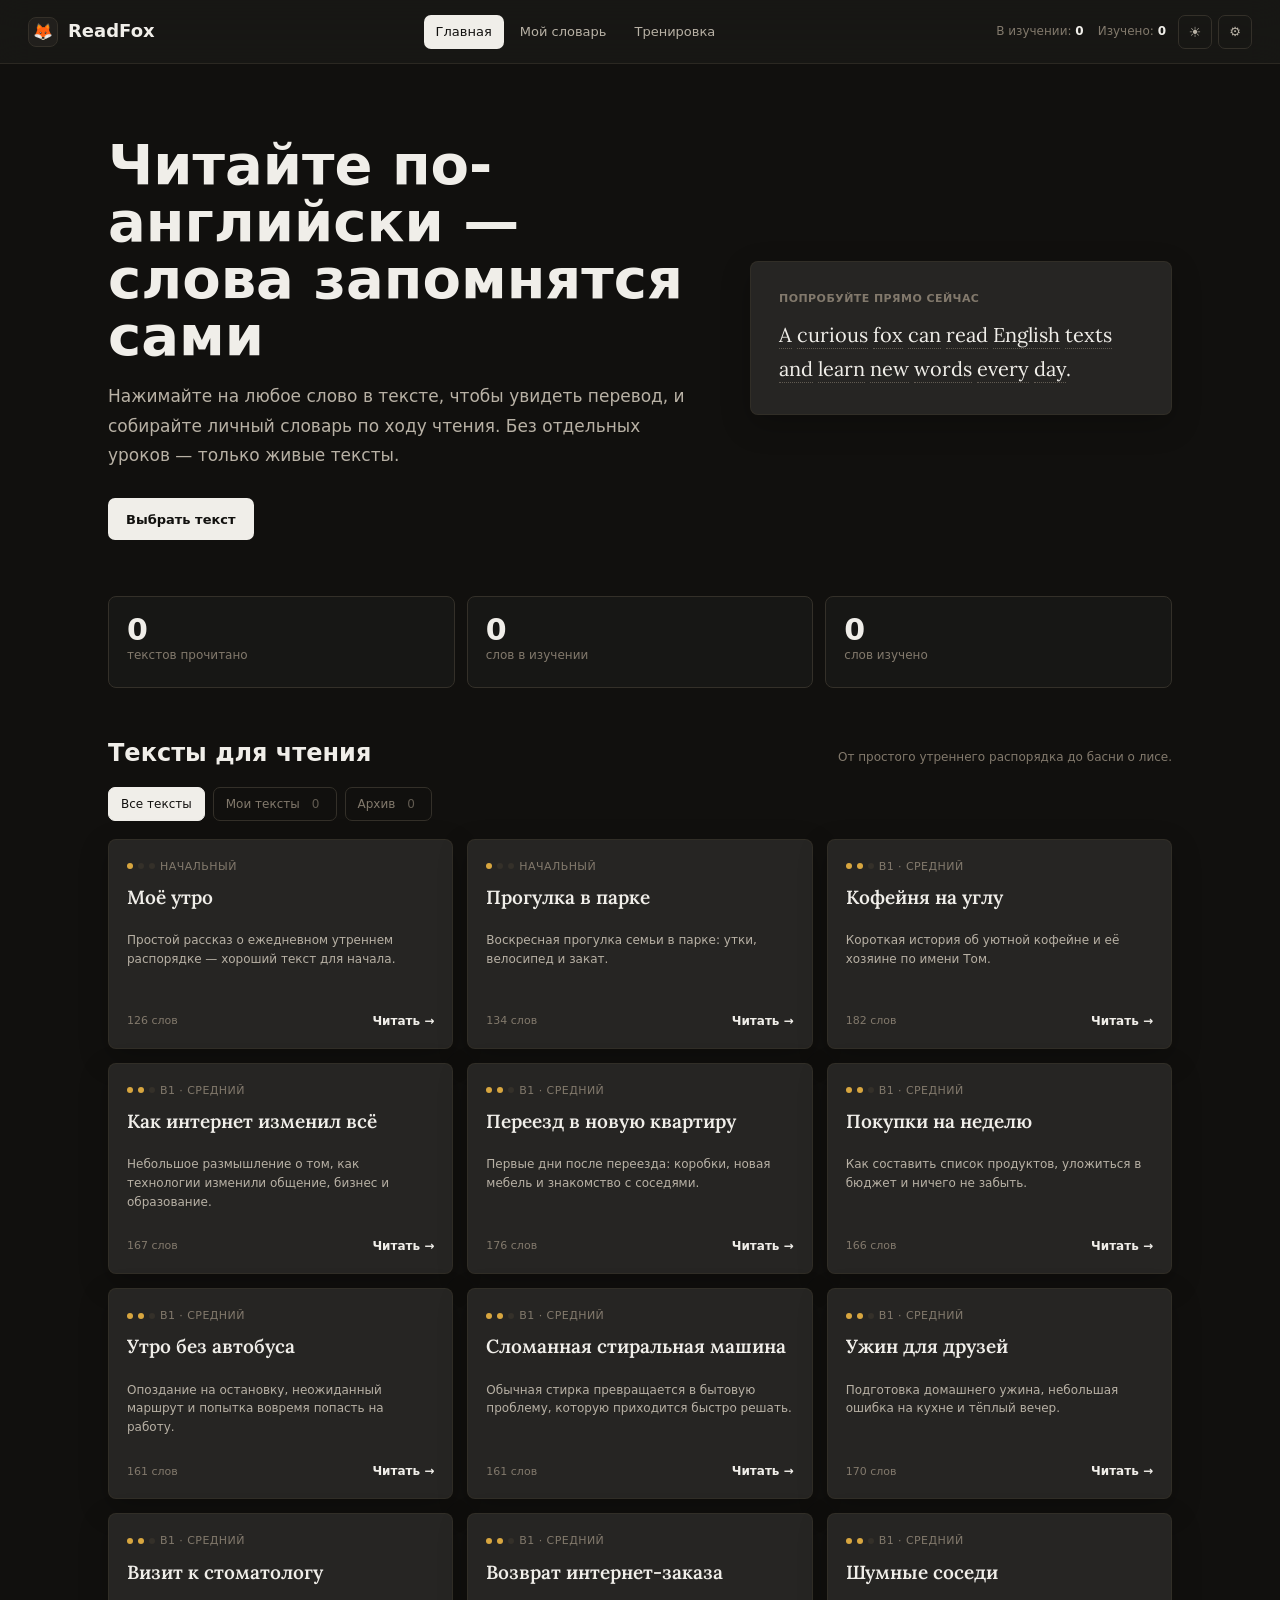
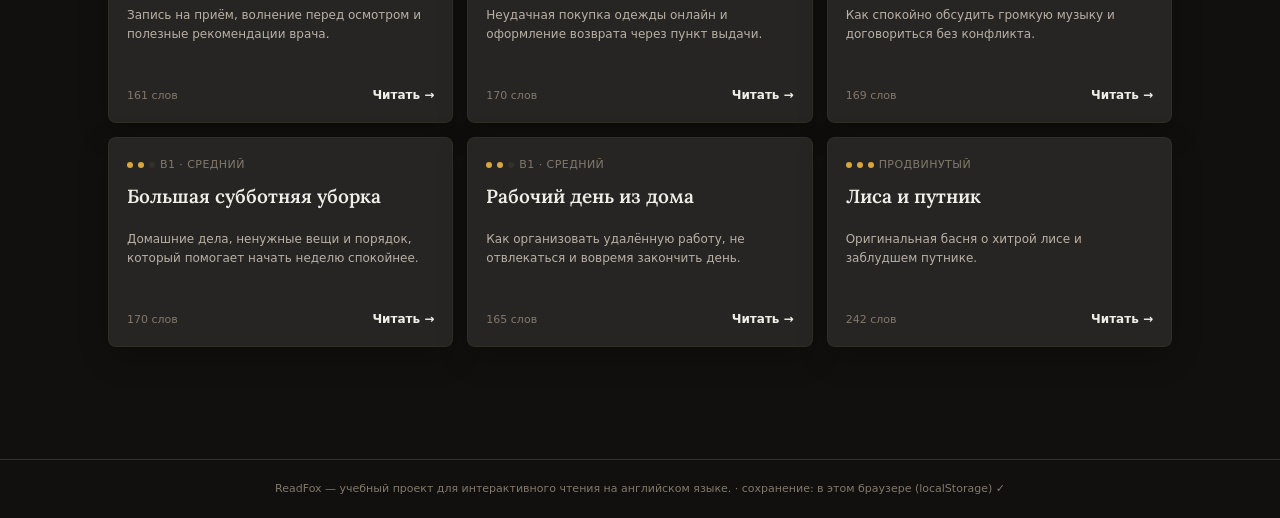
==== index.html @ e24d7e6b "Add files via upload" ====
<!DOCTYPE html>
<html lang="ru">
<head>
<meta charset="UTF-8">
<meta name="viewport" content="width=device-width, initial-scale=1.0">
<title>ReadFox — учим английский через тексты</title>
<link rel="icon" type="image/png" href="favicon.png">
<!-- Читаем тему из localStorage до того, как страница отрисуется — чтобы не было мигания -->
<script>try{var s=JSON.parse(localStorage.getItem('readfox-state')||'{}');document.documentElement.setAttribute('data-theme',(s.settings&&s.settings.theme)||'dark');}catch(e){document.documentElement.setAttribute('data-theme','dark');}</script>
<link rel="preconnect" href="https://fonts.googleapis.com">
<link href="https://fonts.googleapis.com/css2?family=Lora:ital,wght@0,400;0,500;0,600;0,700;1,400;1,500&family=JetBrains+Mono:wght@400;500;600;700&display=swap" rel="stylesheet">
<link rel="stylesheet" href="css/styles.css?v=20260813-2">

</head>
<body>

<header class="site-header">
  <div class="logo"><span class="mark">🦊</span>ReadFox</div>
  <nav class="nav" id="primaryNav">
    <button data-view="home" class="active">Главная</button>
    <button data-view="reader" id="navReader" class="hidden">Чтение</button>
    <button data-view="dictionary">Мой словарь</button>
    <button data-view="practice">Тренировка</button>
  </nav>
  <div class="header-stats">
    <span>В изучении: <b id="statLearning">0</b></span>
    <span>Изучено: <b id="statKnown">0</b></span>
  </div>
  <div class="header-controls">
    <button class="mobile-menu-btn" id="mobileMenuBtn" type="button" aria-label="Открыть меню" aria-expanded="false" aria-controls="primaryNav">
      <span></span><span></span><span></span>
    </button>
    <button id="floatingStopBtn" class="header-stop hidden" type="button" aria-label="Остановить чтение" title="Остановить чтение">
      <span class="header-stop-icon" aria-hidden="true"></span>
      <span class="header-stop-label">Стоп</span>
    </button>
    <button class="theme-toggle" id="themeToggleBtn" aria-label="Сменить тему" title="Светлая / тёмная тема">☀</button>
    <button class="gear-btn" id="voiceSettingsBtn" aria-label="Настройки" title="Настройки" aria-expanded="false" aria-controls="voicePanel">⚙</button>
  </div>
</header>

<main>

  <section data-view="home" class="view">
    <div class="hero">
      <div>
        <h1>Читайте по-английски — слова запомнятся сами</h1>
        <p class="lead">Нажимайте на любое слово в тексте, чтобы увидеть перевод, и собирайте личный словарь по ходу чтения. Без отдельных уроков — только живые тексты.</p>
        <button class="btn" id="heroStart">Выбрать текст</button>
      </div>
      <div class="demo-card">
        <div class="demo-label">Попробуйте прямо сейчас</div>
        <p class="demo-sentence" id="demoSentence"></p>
      </div>
    </div>

    <div class="stats-bar">
      <div class="stat"><b id="statTextsCount">0</b>текстов прочитано</div>
      <div class="stat"><b id="statLearningCount">0</b>слов в изучении</div>
      <div class="stat"><b id="statKnownCount">0</b>слов изучено</div>
    </div>

    <div class="section-head">
      <h2>Тексты для чтения</h2>
      <p>От простого утреннего распорядка до басни о лисе.</p>
    </div>
    <div class="library-tabs" role="tablist" aria-label="Раздел текстов">
      <button type="button" class="active" data-library-view="active" role="tab" aria-selected="true">Все тексты</button>
      <button type="button" data-library-view="mine" role="tab" aria-selected="false">Мои тексты <span id="myTextsCount">0</span></button>
      <button type="button" data-library-view="archive" role="tab" aria-selected="false">Архив <span id="archiveCount">0</span></button>
    </div>
    <div class="library-grid" id="libraryGrid"></div>

    <div id="customFormWrap" class="hidden"></div>
  </section>

  <section data-view="reader" class="view hidden">
    <div class="reader-top">
      <button class="back-btn" id="readerBack">← К текстам</button>
      <h2 class="reader-title" id="readerTitle"></h2>
      <div class="reader-controls">
        <div class="font-size-control">
          <button id="fontDecrease" aria-label="Уменьшить шрифт" title="Уменьшить шрифт">A-</button>
          <button id="fontIncrease" aria-label="Увеличить шрифт" title="Увеличить шрифт">A+</button>
        </div>
        <button class="back-btn" id="readAloudBtn" data-playing="0"><svg class="sound-icon" viewBox="0 0 24 24" aria-hidden="true"><path d="M4 9v6h4l5 4V5L8 9H4Z"/><path d="M16 9.5a4 4 0 0 1 0 5M18.5 7a7.5 7.5 0 0 1 0 10"/></svg> Слушать</button>
      </div>
      <span class="reader-progress" id="readerProgress"></span>
    </div>
    <div class="reader-body" id="readerBody"></div>
    <div class="reader-finish">
      <button class="btn secondary" id="archiveTextBtn" type="button">Добавить в архив</button>
    </div>
    <div class="reader-legend">
      <span><span class="legend-swatch" style="background:var(--amber-bg);border:1px solid var(--amber);"></span>В изучении</span>
      <span><span class="legend-swatch" style="background:var(--green-bg);border:1px solid var(--green-dim);"></span>Изучено</span>
      <span><span class="legend-swatch" style="border-bottom:1.5px dotted var(--ink-muted);background:transparent;"></span>AI-перевод сохранён</span>
    </div>
  </section>

  <section data-view="dictionary" class="view hidden">
    <div class="section-head">
      <h2>Мой словарь</h2>
      <p>Слова, которые вы встретили во время чтения.</p>
    </div>
    <div class="dict-tools">
      <button class="btn secondary" id="exportBtn">Скачать весь прогресс</button>
      <button class="btn secondary" id="importBtn">Восстановить прогресс</button>
      <input type="file" id="importFile" accept="application/json" class="hidden">
    </div>
    <div class="dict-tabs">
      <button data-filter="all" class="active">Все</button>
      <button data-filter="learning">В изучении</button>
      <button data-filter="known">Изучено</button>
    </div>
    <div id="dictContent"></div>
  </section>

  <section data-view="practice" class="view hidden">
    <div class="section-head"><h2>Тренировка слов</h2><p>Закрепляйте слова карточками или выбирайте их в контексте.</p></div>
    <div class="practice-mode-tabs" role="tablist" aria-label="Режим тренировки">
      <button type="button" class="active" data-practice-mode="flashcards" role="tab" aria-selected="true">Карточки</button>
      <button type="button" data-practice-mode="quiz" role="tab" aria-selected="false">Квиз</button>
    </div>
    <div id="practiceContent"></div>
  </section>

</main>

<footer>ReadFox — учебный проект для интерактивного чтения на английском языке. <span id="storageIndicator"></span></footer>

<div id="tooltipLayer"></div>
<div id="toastLayer"></div>

<script src="js/config.js?v=20260813-2"></script>
<script src="js/app.js?v=20260813-2"></script>
</body>
</html>
---- css/styles.css ----
/* ============================================================
   READFOX — DARK MINIMAL
   Near-black bg · amber accent · green for "known" state
   Lora for reading content · JetBrains Mono for UI chrome
   ============================================================ */
:root{
  --bg:#0d1117;
  --surface:#161b22;
  --surface-2:#1c2128;
  --surface-3:#21262d;
  --line:#30363d;
  --ink:#e6edf3;
  --ink-soft:#8b949e;
  --ink-muted:#6e7681;
  --amber:#d4a017;
  --amber-dim:#b8860b;
  --amber-bg:rgba(212,160,23,.13);
  --amber-bg2:rgba(212,160,23,.06);
  --green:#3fb950;
  --green-dim:#238636;
  --green-bg:rgba(63,185,80,.10);
  --rust:#f85149;
  --rust-bg:rgba(248,81,73,.12);
  --shadow:0 4px 16px rgba(0,0,0,.5);
  --shadow-lg:0 8px 32px rgba(0,0,0,.65);
  --radius:8px;
  --radius-sm:5px;
  --reader-font-size:19px;
  --font-scale:1;
}
*{box-sizing:border-box;}
html,body{margin:0;padding:0;}
body{
  background:var(--bg);color:var(--ink);
  font-family:'JetBrains Mono','SF Mono','Menlo','Consolas',monospace;
  font-size:14px;line-height:1.6;min-height:100vh;
}
h1,h2,h3{font-family:'Lora',Georgia,serif;font-weight:600;margin:0;color:var(--ink);}
a{color:var(--amber);text-decoration:none;}
a:hover{text-decoration:underline;}
button{font-family:inherit;cursor:pointer;font-size:13px;}
button:focus-visible,.word:focus-visible,input:focus-visible,textarea:focus-visible,select:focus-visible{
  outline:2px solid var(--amber);outline-offset:2px;
}
.hidden{display:none !important;}

/* ── HEADER ─────────────────────────────────────── */
.site-header{
  display:flex;align-items:center;justify-content:space-between;gap:12px;
  padding:0 24px;height:52px;border-bottom:1px solid var(--line);
  background:var(--surface);position:sticky;top:0;z-index:30;
}
.logo{
  display:flex;align-items:center;gap:8px;
  font-family:'Lora',serif;font-size:17px;font-weight:700;color:var(--ink);
  flex-shrink:0;
}
.logo .mark{font-size:19px;}
.nav{display:flex;gap:2px;flex:1;justify-content:center;}
.nav button{
  background:none;border:none;padding:6px 12px;border-radius:var(--radius-sm);
  font-size:13px;color:var(--ink-soft);white-space:nowrap;
}
.nav button:hover{background:var(--surface-3);color:var(--ink);}
.nav button.active{background:var(--amber-bg);color:var(--amber);}
.header-stats{display:flex;align-items:center;gap:16px;font-size:12px;color:var(--ink-muted);white-space:nowrap;flex-shrink:0;}
.header-stats b{color:var(--amber);font-weight:600;}
.header-controls{display:flex;align-items:center;gap:6px;flex-shrink:0;}
.mobile-menu-btn{
  display:none;width:34px;height:34px;padding:0;border:1px solid var(--line);
  border-radius:7px;background:transparent;color:var(--ink-soft);
  place-content:center;gap:4px;
}
.mobile-menu-btn span{
  display:block;width:16px;height:1.5px;border-radius:2px;background:currentColor;
  transition:transform .18s ease,opacity .18s ease;
}
.mobile-menu-btn.active span:nth-child(1){transform:translateY(5.5px) rotate(45deg);}
.mobile-menu-btn.active span:nth-child(2){opacity:0;}
.mobile-menu-btn.active span:nth-child(3){transform:translateY(-5.5px) rotate(-45deg);}
.gear-btn{
  background:none;border:1px solid var(--line);border-radius:var(--radius-sm);
  width:28px;height:28px;font-size:13px;color:var(--ink-soft);padding:0;flex:none;
}
.gear-btn:hover{background:var(--surface-3);color:var(--ink);}
.header-stop{
  height:28px;padding:0 9px;display:inline-flex;align-items:center;justify-content:center;gap:6px;
  border:1px solid var(--rust);border-radius:var(--radius-sm);
  background:var(--rust-bg);color:var(--rust);font-size:11px;font-weight:600;flex:none;
}
.header-stop:hover{background:var(--rust);color:var(--surface);}
.header-stop-icon{
  width:8px;height:8px;border-radius:1px;background:currentColor;display:block;flex:none;
}

/* ── MOBILE HEADER ───────────────────────────────── */
@media(max-width:640px){
  .site-header{
    height:auto;flex-wrap:wrap;padding:10px 16px 0;gap:0;
    border-bottom:1px solid var(--line);
  }
  /* Строка 1: логотип + иконки справа */
  .site-header > .logo{ order:1; flex:1; }
  .site-header > .header-controls{ order:2; }
  /* Статистику убираем: она видна в плашке на главной, в шапке только мешает */
  .site-header > .header-stats{ display:none; }
  /* Строка 2: навигация на всю ширину */
  .nav{
    order:3;
    width:100%;
    justify-content:flex-start;
    border-top:1px solid var(--line-soft, var(--line));
    padding:4px 0 6px;
    gap:0;
    overflow-x:auto;
    scrollbar-width:none;
  }
  .nav::-webkit-scrollbar{display:none;}
  .nav button{
    font-size:12px;
    padding:6px 10px;
    flex-shrink:0;
  }
}

.voice-panel{
  position:absolute;z-index:60;background:var(--surface);
  border:1px solid var(--line);border-top:2px solid var(--amber);
  border-radius:var(--radius);box-shadow:var(--shadow-lg);padding:16px;width:340px;font-size:13px;
}
.voice-panel h4{font-size:13px;font-weight:600;margin:0 0 10px;color:var(--ink);}
.settings-panel-head{display:flex;align-items:center;justify-content:space-between;gap:12px;margin-bottom:10px;}
.settings-panel-head h4{margin:0;}
.settings-close{
  width:32px;height:32px;padding:0 !important;display:inline-grid;place-items:center;
  border-radius:50% !important;font-size:20px !important;line-height:1;
}
.settings-backdrop{display:none;}
.voice-panel select{
  width:100%;padding:7px 10px;border:1px solid var(--line);border-radius:var(--radius-sm);
  background:var(--surface-2);color:var(--ink);font-family:inherit;font-size:12px;margin-bottom:10px;
}
.voice-panel .actions{display:flex;gap:8px;}
.voice-panel button{
  padding:6px 12px;border-radius:var(--radius-sm);
  border:1px solid var(--line);background:var(--surface-2);color:var(--ink-soft);
}
.voice-panel button:hover{background:var(--surface-3);color:var(--ink);}
.voice-panel button.primary{background:var(--green-dim);color:#fff;border-color:var(--green-dim);}
.voice-panel button.primary:hover{background:var(--green);}
.voice-panel .hint{font-size:11px;color:var(--ink-muted);margin-top:10px;line-height:1.5;}
.settings-section{padding:0 0 14px;margin-bottom:14px;border-bottom:1px solid var(--line);}
.settings-section-title,.settings-label-row label{display:block;color:var(--ink-soft);font-size:11px;font-weight:600;}
.settings-label-row{display:flex;align-items:center;justify-content:space-between;gap:12px;margin-bottom:8px;}
.settings-label-row output{color:var(--amber);font-size:11px;font-weight:600;}
.settings-range{width:100%;accent-color:var(--amber);cursor:pointer;}
.settings-preview{
  display:grid;gap:3px;margin-top:10px;padding:10px;border:1px solid var(--line);
  border-radius:6px;background:var(--surface-2);
}
.settings-preview .preview-word{font-family:'Lora',serif;font-size:calc(17px * var(--font-scale));font-weight:600;color:var(--ink);}
.settings-preview .preview-ipa{font-size:calc(15px * var(--font-scale));color:var(--amber);}
.settings-preview .preview-context{font-family:'Lora',serif;font-size:calc(15px * var(--font-scale));line-height:1.45;color:var(--ink-soft);}

/* ── LAYOUT ──────────────────────────────────────── */
main{max-width:1000px;margin:0 auto;padding:36px 24px 100px;}
@media(max-width:640px){main{padding:20px 14px 90px;}}

/* ── HERO ────────────────────────────────────────── */
.hero{display:grid;grid-template-columns:1.1fr 1fr;gap:40px;align-items:center;padding:4px 0 48px;}
.hero h1{font-size:34px;line-height:1.22;margin:0 0 14px;}
.hero p.lead{font-size:15px;color:var(--ink-soft);margin:0 0 22px;max-width:440px;line-height:1.65;}
.btn{
  display:inline-flex;align-items:center;gap:6px;border:none;
  border-radius:var(--radius-sm);padding:9px 18px;
  font-size:13px;font-weight:600;font-family:inherit;
  background:var(--amber);color:var(--bg);
}
.btn:hover{background:var(--amber-dim);}
.btn.secondary{
  background:transparent;border:1px solid var(--line);
  color:var(--ink-soft);
}
.btn.secondary:hover{background:var(--surface-2);color:var(--ink);border-color:var(--ink-muted);}

.demo-card{
  background:var(--surface);border:1px solid var(--line);
  border-radius:var(--radius);padding:24px;-webkit-touch-callout:none;
}
.demo-card .demo-label{
  font-size:11px;letter-spacing:.08em;text-transform:uppercase;
  color:var(--amber);font-weight:600;margin-bottom:10px;
}
.demo-sentence{
  font-family:'Lora',Georgia,serif;
  font-size:calc(20px * var(--font-scale));
  line-height:1.7;margin:0;
}

/* ── WORD STATES ─────────────────────────────────── */
.word{cursor:pointer;border-bottom:1px dotted var(--line);padding-bottom:1px;transition:background .1s;}
.word:hover{background:var(--amber-bg2);border-radius:3px;}
.word.w-hit{border-bottom-color:var(--ink-muted);}
.word.w-learning{background:var(--amber-bg);border-bottom:1.5px solid var(--amber);border-radius:3px;padding:0 2px;}
.word.w-known{border-bottom:none;color:var(--green);font-weight:500;}
.word.word-speaking{background:var(--amber);color:var(--bg);border-radius:3px;padding:0 2px;border-bottom:none;}

/* ── STATS BAR ───────────────────────────────────── */
.stats-bar{
  display:flex;gap:32px;padding:18px 0;
  border-top:1px solid var(--line);border-bottom:1px solid var(--line);
  margin:6px 0 36px;flex-wrap:wrap;
}
.stats-bar .stat{font-size:12px;color:var(--ink-muted);}
.stats-bar .stat b{
  display:block;font-family:'Lora',serif;
  font-size:26px;font-weight:600;color:var(--ink);margin-bottom:1px;
}

/* ── SECTION HEADING ─────────────────────────────── */
.section-head{display:flex;justify-content:space-between;align-items:baseline;margin-bottom:20px;flex-wrap:wrap;gap:10px;}
.section-head h2{font-size:20px;}
.section-head p{margin:0;color:var(--ink-muted);font-size:12px;}

/* ── LIBRARY ─────────────────────────────────────── */
.library-tabs{display:flex;gap:8px;margin:-4px 0 18px;}
.library-tabs button{
  min-height:34px;padding:6px 12px;border:1px solid var(--line);border-radius:7px;
  background:transparent;color:var(--ink-muted);font-size:12px;
}
.library-tabs button:hover{background:var(--surface-2);color:var(--ink);}
.library-tabs button.active{background:var(--ink);border-color:var(--ink);color:var(--bg);}
.library-tabs button span{display:inline-block;min-width:16px;margin-left:4px;color:inherit;opacity:.7;}
.library-grid{display:grid;grid-template-columns:repeat(2,1fr);gap:14px;}
@media(max-width:680px){.library-grid{grid-template-columns:1fr;}.hero{grid-template-columns:1fr;}}

.text-card{
  background:var(--surface);border:1px solid var(--line);
  border-radius:var(--radius);padding:18px;
  display:flex;flex-direction:column;gap:8px;transition:border-color .15s;
}
.text-card:hover{border-color:var(--ink-muted);}
.text-card .level{display:flex;align-items:center;gap:5px;font-size:11px;color:var(--ink-muted);text-transform:uppercase;letter-spacing:.05em;}
.level .dot{width:6px;height:6px;border-radius:50%;background:var(--line);display:inline-block;}
.level .dot.on{background:var(--amber);}
.text-card h3{font-family:'Lora',serif;font-size:calc(17px * var(--font-scale));color:var(--ink);font-weight:600;}
.text-card .teaser{color:var(--ink-soft);font-size:calc(12px * var(--font-scale));flex:1;line-height:1.55;}
.text-card .meta{font-size:11px;color:var(--ink-muted);}
.text-card .row{display:flex;justify-content:space-between;align-items:center;margin-top:4px;gap:8px;}
.text-card .go{font-size:12px;font-weight:600;color:var(--amber);background:none;border:none;padding:0;font-family:inherit;}
.text-card .go:hover{color:var(--amber-dim);}
.text-card-actions{display:flex;align-items:center;gap:10px;}
.text-card .restore{background:none;border:0;padding:0;color:var(--green);font-size:11px;font-weight:600;}
.text-card .restore:hover{color:var(--ink);}
.library-empty{grid-column:1 / -1;}
.text-card.add-own{
  border-style:dashed;align-items:center;justify-content:center;
  text-align:center;color:var(--ink-muted);min-height:130px;
}
.text-card.add-own:hover{border-color:var(--ink-muted);}
.text-card.add-own button{background:none;border:none;color:var(--ink-soft);font-weight:600;font-size:13px;font-family:inherit;}
.text-card.add-own button:hover{color:var(--ink);}
.text-card .del{background:none;border:none;color:var(--rust);font-size:11px;font-family:inherit;}

.custom-form{
  background:var(--surface);border:1px solid var(--line);
  border-radius:var(--radius);padding:20px;margin-top:14px;
}
.custom-form-head{display:flex;align-items:flex-start;justify-content:space-between;gap:16px;margin-bottom:16px;}
.custom-form h3{font-size:18px;margin:0;}
.generator-note{margin:0;color:var(--ink-muted);font-size:11px;line-height:1.55;}
.custom-form-close{
  width:32px;height:32px;padding:0;border:1px solid var(--line);border-radius:50%;
  background:transparent;color:var(--ink-soft);font-size:18px;line-height:1;flex:none;
}
.custom-form-close:hover{background:var(--surface-2);color:var(--ink);}
.custom-mode-tabs{
  width:min(360px,100%);display:flex;padding:3px;margin-bottom:18px;
  border:1px solid var(--line);border-radius:8px;background:var(--surface-2);
}
.custom-mode-tabs button{
  flex:1;min-height:36px;border:0;border-radius:6px;background:transparent;color:var(--ink-muted);
}
.custom-mode-tabs button.active{background:var(--surface);color:var(--ink);box-shadow:var(--shadow);}
.generator-type-tabs{width:min(300px,100%);margin-bottom:14px;}
.generator-fields{display:grid;grid-template-columns:minmax(0,1fr) 180px;gap:12px;}
.generator-fields.words-mode{grid-template-columns:180px;}
.generator-word-panel{margin-bottom:14px;}
.generator-word-list{
  display:grid;grid-template-columns:repeat(2,minmax(0,1fr));gap:7px;
  max-height:230px;overflow:auto;padding:2px 4px 2px 0;
}
.custom-form .generator-word-option{
  display:flex;align-items:center;gap:9px;min-width:0;margin:0;padding:9px 10px;
  border:1px solid var(--line);border-radius:6px;background:var(--surface-2);
  color:var(--ink);font-size:calc(12px * var(--font-scale));cursor:pointer;
}
.custom-form .generator-word-option:hover{border-color:var(--ink-muted);}
.custom-form .generator-word-option input{width:16px;height:16px;flex:none;margin:0;accent-color:var(--amber);}
.generator-word-option span{min-width:0;overflow:hidden;text-overflow:ellipsis;white-space:nowrap;}
.generator-word-empty{padding:14px;border:1px dashed var(--line);color:var(--ink-muted);font-size:12px;}
.custom-form label{font-size:12px;color:var(--ink-soft);display:block;margin-bottom:5px;}
.custom-form input,.custom-form textarea,.custom-form select{
  width:100%;font-family:inherit;font-size:13px;padding:9px 12px;
  border:1px solid var(--line);border-radius:var(--radius-sm);
  background:var(--surface-2);color:var(--ink);margin-bottom:12px;
}
.custom-form input:focus,.custom-form textarea:focus,.custom-form select:focus{border-color:var(--amber);}
.custom-form textarea{min-height:140px;resize:vertical;}
.custom-form .actions{display:flex;gap:10px;flex-wrap:wrap;}
.generator-actions{display:flex;align-items:center;gap:12px;flex-wrap:wrap;margin-bottom:18px;}
.generator-actions .generator-note{max-width:540px;}
.generated-preview{
  padding-top:18px;margin-top:4px;border-top:1px solid var(--line);
}
.generated-preview textarea{min-height:220px;line-height:1.65;font-size:calc(15px * var(--font-scale));}
.generated-badge{
  display:inline-flex;align-items:center;min-height:24px;padding:3px 8px;margin-bottom:10px;
  border:1px solid var(--amber);border-radius:999px;color:var(--amber);font-size:10px;font-weight:600;
}
.manual-text-panel textarea{min-height:220px;}

/* ── READER ──────────────────────────────────────── */
.reader-top{display:flex;align-items:center;gap:12px;margin-bottom:18px;flex-wrap:wrap;}
.back-btn{
  background:none;border:1px solid var(--line);border-radius:var(--radius-sm);
  padding:6px 12px;font-size:12px;color:var(--ink-soft);font-family:inherit;white-space:nowrap;flex-shrink:0;
}
.back-btn:hover{background:var(--surface-2);color:var(--ink);}
.reader-title{font-size:20px;flex:1;min-width:0;overflow:hidden;text-overflow:ellipsis;white-space:nowrap;}
.reader-controls{display:flex;align-items:center;gap:8px;flex-shrink:0;}
.font-size-control{display:flex;gap:3px;}
.font-size-control button{
  background:none;border:1px solid var(--line);border-radius:var(--radius-sm);
  width:30px;height:30px;font-size:12px;font-weight:700;
  color:var(--ink-soft);padding:0;font-family:inherit;
}
.font-size-control button:hover{background:var(--surface-2);color:var(--ink);}
.reader-progress{font-size:12px;color:var(--ink-muted);width:100%;}

@media(max-width:640px){
  .reader-top{gap:8px;margin-bottom:14px;}
  /* Строка 1: кнопка назад + название */
  .back-btn{font-size:12px;padding:5px 10px;}
  .reader-title{font-size:17px;}
  /* Строка 2: контролы тянутся на всю ширину */
  .reader-controls{width:100%;justify-content:space-between;}
  .reader-progress{font-size:11px;}
}

@media(max-width:640px){.reader-body{padding:20px 16px;}}
@media(max-width:480px){
  .generator-fields.words-mode{grid-template-columns:1fr;}
  .generator-word-list{grid-template-columns:1fr;max-height:280px;}
}
@media(min-width:641px) and (max-width:900px){.reader-body{padding:28px 32px;}}

.reader-body{
  background:var(--surface);border:1px solid var(--line);
  border-radius:var(--radius);padding:36px 44px;-webkit-touch-callout:none;
}
.reader-body p{
  font-family:'Lora',Georgia,serif;
  font-size:var(--reader-font-size);
  line-height:1.9;margin:0 0 22px;color:var(--ink);
}
.reader-finish{max-width:820px;margin:16px auto 0;display:flex;justify-content:flex-end;}
.reader-legend{display:flex;gap:18px;margin-top:14px;font-size:12px;color:var(--ink-muted);flex-wrap:wrap;}
.reader-legend span{display:inline-flex;align-items:center;gap:5px;}
.legend-swatch{width:13px;height:13px;border-radius:3px;display:inline-block;}

/* ── TOOLTIP ─────────────────────────────────────── */
.tooltip{
  position:absolute;z-index:50;
  background:var(--surface);border:1px solid var(--line);
  border-top:2px solid var(--amber);
  border-radius:var(--radius);box-shadow:var(--shadow-lg);
  padding:14px;min-width:240px;max-width:320px;font-size:13px;
}
.tooltip.wide{max-width:380px;}
.tooltip .tt-phrase-words{font-family:'Lora',serif;font-size:calc(15px * var(--font-scale));line-height:1.7;margin-bottom:10px;}
.tooltip .tt-phrase-words .word{border-bottom-color:var(--ink-muted);}
.tooltip .tt-word-row{display:flex;align-items:baseline;gap:8px;margin-bottom:2px;}
.tooltip .tt-word{font-family:'Lora',serif;font-size:calc(18px * var(--font-scale));color:var(--ink);}
.tooltip .tt-speak{
  background:var(--surface-2);border:1px solid var(--line);border-radius:999px;
  width:24px;height:24px;display:inline-flex;align-items:center;justify-content:center;
  font-size:11px;padding:0;color:var(--ink-soft);flex:none;
}
.tooltip .tt-speak:hover{background:var(--surface-3);color:var(--ink);}
.tt-speak{
  appearance:none;-webkit-appearance:none;
  background:var(--surface-2);border:1px solid var(--line);border-radius:50%;
  width:28px;height:28px;display:inline-flex;align-items:center;justify-content:center;
  padding:0;color:var(--ink-soft);cursor:pointer;flex:none;transition:background .15s,color .15s,border-color .15s,transform .15s;
}
.tt-speak:hover{background:var(--amber-bg);border-color:var(--amber);color:var(--amber);transform:translateY(-1px);}
.tt-speak:focus-visible{outline:2px solid var(--amber);outline-offset:2px;}
.sound-icon{
  width:1em;height:1em;display:inline-block;vertical-align:-.14em;
  fill:none;stroke:currentColor;stroke-width:1.8;stroke-linecap:round;stroke-linejoin:round;
}
.tt-speak .sound-icon{width:14px;height:14px;vertical-align:middle;}
.tooltip .tt-lemma{font-size:11px;color:var(--ink-muted);margin-bottom:8px;}
.tooltip .tt-ipa{font-family:ui-sans-serif,system-ui,-apple-system,'Segoe UI',sans-serif;font-style:normal;font-weight:500;font-size:calc(13px * var(--font-scale));color:var(--amber);margin-bottom:8px;}
.tooltip .tt-ipa.loading{font-family:inherit;font-style:normal;font-size:11px;color:var(--ink-muted);}
.tooltip .tt-source{font-size:11px;color:var(--ink-muted);margin:-6px 0 10px;}
.tooltip .tt-translation{font-family:'Lora',serif;font-size:calc(16px * var(--font-scale));color:var(--green);font-weight:600;margin-bottom:10px;}
.tooltip .tt-translation.loading{font-family:inherit;font-size:12px;color:var(--ink-muted);font-weight:500;}
.tooltip .tt-translation.error{font-family:inherit;font-size:13px;color:var(--rust);font-weight:600;margin-bottom:8px;}
.tooltip .tt-retry-actions{margin:0 0 12px;}
.tooltip .tt-freq{display:flex;align-items:center;gap:8px;margin-bottom:10px;font-size:11px;color:var(--ink-muted);}
.tooltip .freq-bars{display:inline-flex;align-items:flex-end;gap:2px;height:13px;flex:none;}
.tooltip .fbar{width:3px;background:var(--surface-3);border-radius:1px;}
.tooltip .fbar.h1{height:4px;}.tooltip .fbar.h2{height:7px;}.tooltip .fbar.h3{height:10px;}.tooltip .fbar.h4{height:13px;}
.tooltip .fbar.on{background:var(--amber);}
.tooltip .tt-context-row{display:flex;align-items:flex-start;gap:6px;margin-bottom:6px;}
.tooltip .tt-context{
  font-family:'Lora',serif;font-style:italic;
  font-size:calc(12px * var(--font-scale));color:var(--ink-soft);line-height:1.5;flex:1;
  border-left:2px solid var(--line);padding-left:8px;
}
.tooltip .tt-context mark{background:var(--amber-bg);color:var(--amber);font-style:normal;font-weight:600;padding:0 2px;border-radius:2px;}
.tooltip .tt-sentence-ru{
  font-family:'Lora',serif;
  font-size:calc(15px * var(--font-scale));
  color:var(--green-dim);line-height:1.5;
  border-left:2px solid var(--green-bg);padding-left:8px;margin-bottom:10px;
}
.tooltip .tt-sentence-ru mark{background:var(--green-bg);color:var(--green);font-style:normal;font-weight:600;padding:0 2px;border-radius:2px;}
.tooltip .tt-sentence-ru.loading{color:var(--ink-muted);font-style:italic;}
.tt-speak-sm{width:20px !important;height:20px !important;font-size:10px !important;flex:none;}
.tooltip .tt-status{font-size:11px;color:var(--ink-muted);margin-bottom:8px;}
.tooltip .tt-actions{display:flex;gap:6px;flex-wrap:wrap;}
.tooltip .tt-actions button{
  font-size:12px;padding:5px 10px;border-radius:var(--radius-sm);
  border:1px solid var(--line);background:var(--surface-2);color:var(--ink-soft);font-family:inherit;
}
.tooltip .tt-actions button:hover{background:var(--surface-3);color:var(--ink);}
.tooltip .tt-actions button.primary{background:var(--green-dim);color:#fff;border-color:var(--green-dim);}
.tooltip .tt-actions button.primary:hover{background:var(--green);}
.tooltip .tt-actions button.danger{color:var(--rust);border-color:transparent;background:transparent;}
.tooltip .tt-actions button.danger:hover{background:var(--rust-bg);}
.tooltip input.tt-input{
  width:100%;padding:7px 10px;border:1px solid var(--line);border-radius:var(--radius-sm);
  margin-bottom:8px;font-family:inherit;font-size:13px;background:var(--surface-2);color:var(--ink);
}
.tooltip input.tt-input:focus{border-color:var(--amber);}
.tooltip .tt-close{position:absolute;top:6px;right:8px;background:none;border:none;color:var(--ink-muted);font-size:13px;padding:2px 6px;}
.tooltip .tt-close:hover{color:var(--ink);}
.tooltip .tt-hint{color:var(--ink-soft);margin-bottom:8px;font-size:12px;}

/* ── DICTIONARY ──────────────────────────────────── */
.dict-tools{display:flex;gap:8px;margin-bottom:16px;flex-wrap:wrap;}
@media(max-width:480px){.dict-tools .btn{flex:1;justify-content:center;}}
.dict-tabs{display:flex;gap:6px;margin-bottom:18px;}
.dict-tabs button{background:none;border:1px solid var(--line);border-radius:999px;padding:5px 14px;font-size:12px;color:var(--ink-muted);font-family:inherit;}
.dict-tabs button:hover{background:var(--surface-2);color:var(--ink);}
.dict-tabs button.active{background:var(--amber-bg);color:var(--amber);border-color:var(--amber);}
.dict-grid{display:grid;grid-template-columns:repeat(3,1fr);gap:10px;}
@media(max-width:760px){.dict-grid{grid-template-columns:repeat(2,1fr);}}
@media(max-width:480px){.dict-grid{grid-template-columns:1fr;}}

.dict-chip{
  background:var(--surface);border:1px solid var(--line);
  border-radius:var(--radius);padding:12px;transition:border-color .15s;
}
.dict-chip:hover{border-color:var(--ink-muted);}
.dict-chip .w{font-family:'Lora',serif;font-size:calc(18px * var(--font-scale));color:var(--ink);}
.dict-chip .dict-ipa{
  font-family:ui-sans-serif,system-ui,-apple-system,'Segoe UI',sans-serif;font-style:normal;font-weight:500;font-size:calc(15px * var(--font-scale));
  color:var(--amber);margin:2px 0 4px;
}
.dict-chip .dict-ipa.loading{font-family:inherit;font-style:normal;font-size:11px;color:var(--ink-muted);}
.dict-chip .dict-review{margin:0 0 8px;font-size:10px;color:var(--ink-muted);}
.dict-chip .dict-review.due{color:var(--amber);font-weight:600;}
.dict-chip .t{color:var(--green);font-size:calc(16px * var(--font-scale));margin:3px 0 8px;font-family:'Lora',serif;}
.dict-chip .t.pending{font-family:inherit;font-size:12px;color:var(--ink-muted);}
.dict-chip .ex-row{display:flex;align-items:flex-start;gap:5px;margin-bottom:8px;}
.dict-chip .ex{font-family:'Lora',serif;font-style:italic;font-size:calc(15px * var(--font-scale));color:var(--ink-muted);line-height:1.55;flex:1;}
.dict-chip .ex mark{background:var(--amber-bg);color:var(--amber);font-style:normal;font-weight:600;border-radius:2px;}
.dict-chip .badge{font-size:10px;padding:2px 7px;border-radius:999px;display:inline-block;font-weight:500;}
.badge.learning{background:var(--amber-bg);color:var(--amber);}
.badge.known{background:var(--green-bg);color:var(--green);}
.dict-chip .chip-actions{display:flex;gap:5px;margin-top:8px;flex-wrap:wrap;}
.dict-chip .chip-actions button{font-size:11px;padding:3px 8px;border-radius:var(--radius-sm);border:1px solid var(--line);background:var(--surface-2);color:var(--ink-muted);font-family:inherit;}
.dict-chip .chip-actions button:hover{background:var(--surface-3);color:var(--ink);}
.empty-state{padding:48px 20px;text-align:center;color:var(--ink-muted);background:var(--surface);border:1px dashed var(--line);border-radius:var(--radius);}
.empty-state .btn{margin-top:14px;}

/* ── PRACTICE ────────────────────────────────────── */
/* ── PRACTICE — 3D FLIP CARD ─────────────────────── */
.practice-mode-tabs{
  width:max-content;max-width:100%;display:flex;margin:0 auto 22px;padding:3px;
  background:var(--surface-2);border:1px solid var(--line);border-radius:7px;
}
.practice-mode-tabs button{
  min-width:112px;border:0;border-radius:5px;background:transparent;color:var(--ink-muted);
  padding:8px 16px;font:600 12px/1.2 inherit;cursor:pointer;
}
.practice-mode-tabs button:hover{color:var(--ink);}
.practice-mode-tabs button.active{background:var(--surface);color:var(--ink);box-shadow:0 1px 3px rgba(0,0,0,.12);}
.practice-mode-tabs button:focus-visible{outline:2px solid var(--amber);outline-offset:2px;}

.practice-wrap{max-width:480px;margin:0 auto;text-align:center;}
.fc-progress{
  display:flex;justify-content:space-between;align-items:center;
  font-size:12px;color:var(--ink-muted);margin-bottom:12px;
}
.fc-streak{color:var(--amber);font-weight:600;}

/* 3D scene container */
.fc-scene{
  height:300px;perspective:1200px;
  cursor:pointer;margin-bottom:20px;
  user-select:none;-webkit-user-select:none;
  border-radius:var(--radius);
}
@media(max-width:480px){.fc-scene{height:280px;}}

/* The flipping card — contains both faces */
.fc-card{
  position:relative;width:100%;height:100%;
  transform-style:preserve-3d;
  transition:transform .55s cubic-bezier(.45,0,.55,1);
}
.fc-card.flipped{transform:rotateY(180deg);}

/* Both faces share the same slot */
.fc-front,.fc-back{
  position:absolute;inset:0;
  backface-visibility:hidden;
  -webkit-backface-visibility:hidden;
  display:flex;flex-direction:column;
  align-items:center;justify-content:center;
  gap:10px;padding:28px 32px;
  background:var(--surface);border:1px solid var(--line);
  border-radius:var(--radius);overflow:hidden;
}
.fc-front{border-top:2px solid var(--amber);}
.fc-back{border-top:2px solid var(--green);transform:rotateY(180deg);}

/* Front — Russian side */
.fc-side-label{
  font-size:10px;letter-spacing:.08em;text-transform:uppercase;
  color:var(--ink-muted);margin-bottom:4px;font-weight:600;
}
.fc-word-ru{
  font-family:'Lora',serif;
  font-size:calc(24px * var(--font-scale));
  font-weight:600;color:var(--ink);line-height:1.25;
  max-width:100%;word-break:break-word;
}
.fc-word-ru.loading{font-family:inherit;font-size:13px;color:var(--ink-muted);font-weight:500;}
.fc-ai-error{display:flex;align-items:center;justify-content:center;gap:8px;flex-wrap:wrap;color:var(--rust);font-size:13px;}
.fc-ai-error button,.quiz-ai-error button{
  border:1px solid currentColor;border-radius:var(--radius-sm);padding:5px 9px;
  background:transparent;color:inherit;font:inherit;font-weight:600;cursor:pointer;
}
.fc-ai-error button:hover,.quiz-ai-error button:hover{background:var(--rust-bg);}
.fc-hint{font-size:11px;color:var(--ink-muted);margin-top:4px;}
.fc-context-ru{
  font-family:'Lora',serif;font-style:italic;
  font-size:calc(12px * var(--font-scale));
  color:var(--ink-soft);line-height:1.5;max-width:380px;
}
.fc-context-ru mark{
  background:var(--amber-bg);color:var(--amber);
  font-style:normal;font-weight:600;border-radius:2px;
}
.fc-context-ru.loading,.fc-context-back.loading{color:var(--ink-muted);font-style:italic;}

/* Back — English side */
.fc-word-row-en{
  display:flex;align-items:center;gap:8px;justify-content:center;
}
.fc-word-en{
  font-family:'Lora',serif;
  font-size:calc(26px * var(--font-scale));
  font-weight:600;color:var(--ink);line-height:1.2;
  word-break:break-word;
}
.fc-ipa{
  font-family:ui-sans-serif,system-ui,-apple-system,'Segoe UI',sans-serif;font-style:normal;font-weight:500;
  font-size:calc(16px * var(--font-scale));
  color:var(--amber);
}
.fc-example-row{display:flex;align-items:flex-start;gap:6px;max-width:380px;}
.fc-example{
  font-family:'Lora',serif;font-style:italic;
  font-size:calc(16px * var(--font-scale));
  color:var(--ink-soft);line-height:1.6;flex:1;
}
.fc-example mark{background:var(--amber-bg);color:var(--amber);font-style:normal;font-weight:600;border-radius:2px;}
.fc-context-back{
  font-family:'Lora',serif;
  font-size:calc(16px * var(--font-scale));
  color:var(--green-dim);line-height:1.5;max-width:380px;
}
.fc-context-back mark{background:var(--green-bg);color:var(--green);font-style:normal;font-weight:600;border-radius:2px;}

/* Actions that appear after flip */
.practice-actions{display:flex;gap:12px;justify-content:center;flex-wrap:wrap;margin-bottom:14px;}
.practice-actions.hidden{visibility:hidden;pointer-events:none;}
.btn-forgot{background:var(--rust-bg);color:var(--rust);border:1px solid var(--rust);border-radius:var(--radius-sm);padding:10px 24px;font-size:13px;font-weight:600;font-family:inherit;}
.btn-forgot:hover{background:var(--rust);color:#fff;}
.btn-know{background:var(--green-dim);color:#fff;border:none;border-radius:var(--radius-sm);padding:10px 24px;font-size:13px;font-weight:600;font-family:inherit;}
.btn-know:hover{background:var(--green);}
.practice-progress{font-size:12px;color:var(--ink-muted);}
.fc-keyboard-hint{font-size:11px;color:var(--ink-muted);margin-top:6px;}

/* Key shortcut badges */
.kbd{
  display:inline-block;border:1px solid var(--line);border-radius:3px;
  padding:1px 5px;font-size:10px;color:var(--ink-muted);
  background:var(--surface-2);margin:0 2px;
}

/* Quiz */
.quiz-wrap{max-width:620px;margin:0 auto;text-align:center;}
.quiz-meta{display:flex;justify-content:space-between;gap:16px;margin-bottom:12px;font-size:12px;color:var(--ink-muted);}
.quiz-question{
  min-height:360px;display:flex;flex-direction:column;justify-content:center;
  padding:34px;background:var(--surface);border:1px solid var(--line);border-radius:8px;box-shadow:var(--shadow);
}
.quiz-label{font-size:11px;font-weight:600;color:var(--ink-muted);margin-bottom:22px;}
.quiz-sentence-row{display:flex;align-items:center;justify-content:center;gap:12px;margin-bottom:28px;}
.quiz-sentence{
  margin:0;font-family:'Lora',Georgia,serif;font-size:calc(24px * var(--font-scale));
  line-height:1.5;color:var(--ink);overflow-wrap:anywhere;
}
.quiz-blank{
  display:inline-block;min-width:92px;height:.9em;margin:0 4px;
  border-bottom:2px solid var(--amber);vertical-align:-.08em;
}
.quiz-options{display:grid;grid-template-columns:repeat(2,minmax(0,1fr));gap:10px;}
.quiz-options button{
  min-width:0;min-height:52px;display:flex;align-items:center;gap:11px;text-align:left;
  padding:10px 12px;border:1px solid var(--line);border-radius:7px;
  background:var(--surface-2);color:var(--ink);
  font-family:inherit;font-size:calc(16px * var(--font-scale));font-weight:600;line-height:1.35;
  cursor:pointer;overflow-wrap:anywhere;
  transition:border-color .15s,background .15s,transform .15s;
}
.quiz-options button:hover:not(:disabled){border-color:var(--amber);background:var(--amber-bg);transform:translateY(-1px);}
.quiz-options button:focus-visible{outline:2px solid var(--amber);outline-offset:2px;}
.quiz-options button:disabled{cursor:default;opacity:1;}
.quiz-options button.correct{border-color:var(--green);background:var(--green-bg);color:var(--green);}
.quiz-options button.wrong{border-color:var(--rust);background:var(--rust-bg);color:var(--rust);}
.quiz-option-index{
  width:calc(28px * var(--font-scale));height:calc(28px * var(--font-scale));
  min-width:26px;min-height:26px;display:inline-flex;align-items:center;justify-content:center;flex:none;
  border:1px solid currentColor;border-radius:5px;font-size:calc(12px * var(--font-scale));font-weight:600;opacity:.65;
}
.quiz-feedback{min-height:24px;margin-top:18px;font-size:calc(15px * var(--font-scale));color:var(--ink-muted);}
.quiz-feedback.success{color:var(--green);}
.quiz-feedback.error{color:var(--rust);}
.quiz-ai-error{display:inline-flex;align-items:center;justify-content:center;gap:7px;flex-wrap:wrap;}
.quiz-review-note{display:block;margin-top:4px;color:var(--ink-muted);font-size:calc(12px * var(--font-scale));font-weight:400;}
.quiz-next{margin:16px auto 0;}
.quiz-wrap .fc-keyboard-hint{margin-top:10px;}
.quiz-result{
  max-width:500px;margin:0 auto;padding:46px 28px;text-align:center;
  background:var(--surface);border:1px solid var(--line);border-radius:8px;box-shadow:var(--shadow);
}
.quiz-result-label{font-size:12px;color:var(--ink-muted);margin-bottom:12px;}
.quiz-result strong{display:block;font-family:'Lora',Georgia,serif;font-size:42px;line-height:1.1;color:var(--ink);}
.quiz-result p{margin:12px 0 20px;color:var(--ink-soft);font-size:13px;}

@media(max-width:560px){
  .practice-mode-tabs{width:100%;}
  .practice-mode-tabs button{min-width:0;flex:1;}
  .quiz-question{min-height:0;padding:26px 18px;}
  .quiz-sentence{font-size:calc(20px * var(--font-scale));}
  .quiz-sentence-row{align-items:flex-start;margin-bottom:22px;}
  .quiz-options{grid-template-columns:1fr;}
}

/* ── FOOTER ──────────────────────────────────────── */
footer{text-align:center;padding:20px;color:var(--ink-muted);font-size:11px;border-top:1px solid var(--line);}

/* ── TOAST ────────────────────────────────────────── */
#toastLayer{position:fixed;bottom:20px;left:50%;transform:translateX(-50%);z-index:80;display:flex;flex-direction:column;gap:8px;align-items:center;}
.toast{
  background:var(--surface-2);color:var(--ink);border:1px solid var(--line);
  padding:9px 16px;border-radius:var(--radius-sm);font-size:12px;box-shadow:var(--shadow);
  opacity:1;transition:opacity .25s,transform .25s;
}
.toast.error{background:var(--rust-bg);color:var(--rust);border-color:var(--rust);}
.toast.out{opacity:0;transform:translateY(4px);}
.storage-warning{
  position:fixed;top:0;left:0;right:0;z-index:90;
  background:var(--rust-bg);color:var(--rust);border-bottom:1px solid var(--rust);
  text-align:center;padding:10px 40px;font-size:12px;line-height:1.5;
}
.storage-warning button{position:absolute;top:6px;right:10px;background:none;border:none;color:var(--rust);font-size:14px;padding:4px 8px;}

/* ── LIGHT THEME ─────────────────────────────────────────────
   Warm paper aesthetic — original ReadFox feel.
   Applied via [data-theme="light"] on <html>.
   ─────────────────────────────────────────────────────────── */
[data-theme="light"]{
  --bg:#EEF1E6;
  --surface:#FBFAF4;
  --surface-2:#F3F5EC;
  --surface-3:#EAF0E4;
  --line:#D7DCC6;
  --ink:#1E2A22;
  --ink-soft:#566153;
  --ink-muted:#7E8E7A;
  --amber:#C07A1A;
  --amber-dim:#9A6015;
  --amber-bg:rgba(192,122,26,.12);
  --amber-bg2:rgba(192,122,26,.06);
  --green:#2C6B3E;
  --green-dim:#235432;
  --green-bg:rgba(44,107,62,.10);
  --rust:#B5483D;
  --rust-bg:rgba(181,72,61,.10);
  --shadow:0 2px 10px rgba(30,42,34,0.08);
  --shadow-lg:0 8px 24px rgba(30,42,34,0.14);
}
[data-theme="light"] .word.word-speaking{background:var(--amber);color:#fff;}
[data-theme="light"] .nav button.active{background:var(--green);color:#fff;}
[data-theme="light"] .site-header{background:var(--surface);}
[data-theme="light"] .custom-form input,[data-theme="light"] .custom-form textarea,[data-theme="light"] .custom-form select{background:#fff;}

/* Theme toggle button */
.theme-toggle{
  background:none;border:1px solid var(--line);border-radius:var(--radius-sm);
  width:28px;height:28px;font-size:14px;color:var(--ink-soft);padding:0;flex:none;cursor:pointer;
}
.theme-toggle:hover{background:var(--surface-2);color:var(--ink);}

/* ============================================================
   READFOX DESIGN REFRESH
   Cleaner product UI, calmer reading surface, less visual noise.
   ============================================================ */
:root{
  --bg:#11100e;
  --surface:#191816;
  --surface-2:#211f1c;
  --surface-3:#2a2723;
  --line:#343029;
  --ink:#f0eee9;
  --ink-soft:#b8b1a5;
  --ink-muted:#82796c;
  --amber:#d8a63f;
  --amber-dim:#b98623;
  --amber-bg:rgba(216,166,63,.14);
  --amber-bg2:rgba(216,166,63,.08);
  --green:#76b58a;
  --green-dim:#4d8b61;
  --green-bg:rgba(118,181,138,.14);
  --rust:#df7469;
  --rust-bg:rgba(223,116,105,.14);
  --shadow:0 10px 30px rgba(0,0,0,.22);
  --shadow-lg:0 22px 60px rgba(0,0,0,.34);
  --radius:8px;
  --radius-sm:6px;
}

body{
  background:var(--bg);
  color:var(--ink);
  font-family:Inter, ui-sans-serif, system-ui, -apple-system, BlinkMacSystemFont, "Segoe UI", sans-serif;
  font-size:14px;
  letter-spacing:0;
}

h1,h2,h3,.logo{
  font-family:Inter, ui-sans-serif, system-ui, -apple-system, BlinkMacSystemFont, "Segoe UI", sans-serif;
  letter-spacing:0;
}

button,input,textarea,select{
  font-family:inherit;
  letter-spacing:0;
}

.site-header{
  height:64px;
  padding:0 28px;
  background:color-mix(in srgb, var(--surface) 88%, transparent);
  border-bottom:1px solid color-mix(in srgb, var(--line) 72%, transparent);
  backdrop-filter:blur(16px);
}

.logo{
  gap:10px;
  font-size:18px;
  font-weight:750;
}

.logo .mark{
  display:inline-grid;
  place-items:center;
  width:30px;
  height:30px;
  border:1px solid var(--line);
  border-radius:8px;
  background:var(--surface-2);
  font-size:16px;
}

.nav{
  gap:4px;
}

  .nav button{
  min-height:34px;
  padding:7px 12px;
  border-radius:7px;
  color:var(--ink-soft);
  transition:background .18s ease,color .18s ease;
}

.nav button:hover{
  background:var(--surface-2);
}

.nav button.active{
  background:var(--ink);
  color:var(--bg);
}

.header-stats{
  gap:14px;
  color:var(--ink-muted);
}

.header-stats b{
  color:var(--ink);
}

.gear-btn,.theme-toggle{
  width:34px;
  height:34px;
  border-radius:7px;
  background:transparent;
  transition:background .18s ease,border-color .18s ease,color .18s ease;
}

.gear-btn:hover,.theme-toggle:hover{
  background:var(--surface-2);
  border-color:var(--ink-muted);
}

main{
  max-width:1120px;
  padding:52px 28px 112px;
}

.hero{
  grid-template-columns:minmax(0,1fr) minmax(340px,.72fr);
  gap:56px;
  align-items:center;
  padding:20px 0 56px;
}

.hero h1{
  max-width:720px;
  font-size:56px;
  line-height:1.02;
  font-weight:760;
  margin-bottom:18px;
}

.hero p.lead{
  max-width:590px;
  font-size:17px;
  line-height:1.72;
  color:var(--ink-soft);
  margin-bottom:28px;
}

.btn{
  min-height:42px;
  border-radius:7px;
  padding:10px 18px;
  background:var(--ink);
  color:var(--bg);
  font-weight:700;
  box-shadow:none;
  transition:transform .18s ease,background .18s ease,border-color .18s ease,color .18s ease;
}

.btn:hover{
  background:var(--amber);
  transform:translateY(-1px);
}

.btn.secondary{
  background:transparent;
  color:var(--ink);
  border-color:var(--line);
}

.btn.secondary:hover{
  background:var(--surface-2);
  color:var(--ink);
  border-color:var(--ink-muted);
}

.demo-card,.text-card,.custom-form,.reader-body,.tooltip,.voice-panel,.dict-chip,.empty-state,.fc-front,.fc-back{
  background:color-mix(in srgb, var(--surface) 94%, var(--ink) 6%);
  border:1px solid color-mix(in srgb, var(--line) 82%, transparent);
  box-shadow:var(--shadow);
}

.demo-card{
  padding:28px;
}

.demo-card .demo-label,.text-card .level,.fc-side-label{
  letter-spacing:.04em;
  color:var(--ink-muted);
}

.demo-sentence,.reader-body p,.tooltip .tt-word,.tooltip .tt-translation,.tooltip .tt-context,.tooltip .tt-sentence-ru,.text-card h3,.dict-chip .w,.dict-chip .t,.fc-word-ru,.fc-word-en,.fc-example,.fc-context-ru,.fc-context-back{
  font-family:Lora, Georgia, serif;
}

.word{
  border-bottom-color:color-mix(in srgb, var(--ink-muted) 64%, transparent);
  text-underline-offset:3px;
}

.word:hover{
  background:var(--amber-bg2);
}

.word.w-learning{
  background:var(--amber-bg);
  border-bottom-color:var(--amber);
}

.word.w-known{
  color:var(--green);
}

.stats-bar{
  display:grid;
  grid-template-columns:repeat(3,minmax(0,1fr));
  gap:12px;
  padding:0;
  border:0;
  margin:0 0 46px;
}

.stats-bar .stat{
  min-height:92px;
  padding:18px;
  border:1px solid var(--line);
  border-radius:8px;
  background:color-mix(in srgb, var(--surface) 88%, transparent);
  color:var(--ink-muted);
}

.stats-bar .stat b{
  font-family:Inter, ui-sans-serif, system-ui, sans-serif;
  font-size:30px;
  line-height:1;
}

.section-head{
  margin-bottom:18px;
}

.section-head h2{
  font-size:24px;
  font-weight:730;
}

.section-head p{
  max-width:560px;
  color:var(--ink-muted);
}

.library-grid{
  grid-template-columns:repeat(3,minmax(0,1fr));
  gap:14px;
}

.text-card{
  min-height:210px;
  padding:18px;
  gap:10px;
}

.text-card:hover,.dict-chip:hover{
  border-color:color-mix(in srgb, var(--ink-muted) 78%, transparent);
  transform:translateY(-1px);
}

.text-card,.dict-chip{
  transition:transform .18s ease,border-color .18s ease,background .18s ease;
}

.text-card h3{
  font-size:19px;
  line-height:1.28;
}

.text-card .teaser{
  color:var(--ink-soft);
}

.text-card .go{
  color:var(--ink);
}

.text-card .go:hover{
  color:var(--amber);
}

.text-card.add-own{
  background:transparent;
  box-shadow:none;
}

.text-card[data-id]{
  cursor:pointer;
}

.text-card[data-id]:focus-visible{
  outline:2px solid var(--amber);
  outline-offset:3px;
}

.text-card[data-id]:active{
  transform:translateY(0);
}

.custom-form input,.custom-form textarea,.voice-panel select,.tooltip input.tt-input{
  background:var(--bg);
  border-color:var(--line);
}

.reader-top{
  display:grid;
  grid-template-columns:auto minmax(0,1fr) auto;
  align-items:center;
  gap:14px;
  margin-bottom:18px;
}

.reader-title{
  font-size:24px;
  font-weight:740;
}

.reader-progress{
  grid-column:2 / 4;
}

.back-btn,.font-size-control button{
  min-height:34px;
  border-radius:7px;
  transition:background .18s ease,border-color .18s ease,color .18s ease;
}

.font-size-control{
  gap:6px;
}

.reader-body{
  max-width:820px;
  margin:0 auto;
  padding:46px 54px;
}

.reader-body p{
  line-height:1.92;
}

.reader-legend{
  max-width:820px;
  margin:16px auto 0;
}

.tooltip,.voice-panel{
  border-top:1px solid var(--line);
  box-shadow:var(--shadow-lg);
}

.dict-tools{
  margin-bottom:18px;
}

.dict-tabs{
  gap:8px;
}

.dict-tabs button{
  min-height:34px;
  border-radius:7px;
}

.dict-tabs button.active{
  background:var(--ink);
  border-color:var(--ink);
  color:var(--bg);
}

.dict-grid{
  gap:12px;
}

.dict-chip{
  padding:14px;
}

.badge.learning,.badge.known{
  color:var(--ink);
}

.practice-wrap{
  max-width:540px;
}

.fc-scene{
  height:340px;
  border-radius:8px;
}

.fc-front,.fc-back{
  gap:12px;
  padding:34px 38px;
  border-top:1px solid var(--line);
}

.fc-word-ru,.fc-word-en{
  font-size:calc(30px * var(--font-scale));
}

.btn-forgot,.btn-know{
  min-height:42px;
  border-radius:7px;
  padding:10px 22px;
}

.btn-forgot{
  background:transparent;
  border-color:color-mix(in srgb, var(--rust) 72%, var(--line));
}

.btn-know{
  background:var(--ink);
  color:var(--bg);
}

.btn-know:hover{
  background:var(--green);
  color:#0c130f;
}

.kbd{
  border-radius:5px;
  background:var(--surface);
}

footer{
  border-top-color:var(--line);
  color:var(--ink-muted);
}

[data-theme="light"]{
  --bg:#f7f7f3;
  --surface:#ffffff;
  --surface-2:#f0f1ec;
  --surface-3:#e7e8e1;
  --line:#d8d7ce;
  --ink:#20211d;
  --ink-soft:#585950;
  --ink-muted:#7d7d72;
  --amber:#b77918;
  --amber-dim:#8f5d10;
  --amber-bg:rgba(183,121,24,.13);
  --amber-bg2:rgba(183,121,24,.07);
  --green:#447d55;
  --green-dim:#32623f;
  --green-bg:rgba(68,125,85,.12);
  --rust:#b85148;
  --rust-bg:rgba(184,81,72,.11);
  --shadow:0 10px 28px rgba(36,34,26,.06);
  --shadow-lg:0 22px 60px rgba(36,34,26,.12);
}

[data-theme="light"] .site-header{
  background:rgba(255,255,255,.82);
}

[data-theme="light"] .nav button.active,
[data-theme="light"] .dict-tabs button.active,
[data-theme="light"] .library-tabs button.active{
  background:var(--ink);
  color:#fff;
}

[data-theme="light"] .demo-card,
[data-theme="light"] .text-card,
[data-theme="light"] .custom-form,
[data-theme="light"] .reader-body,
[data-theme="light"] .tooltip,
[data-theme="light"] .voice-panel,
[data-theme="light"] .dict-chip,
[data-theme="light"] .empty-state,
[data-theme="light"] .fc-front,
[data-theme="light"] .fc-back{
  background:var(--surface);
}

@media(max-width:900px){
  .hero{
    grid-template-columns:1fr;
    gap:24px;
    padding-top:8px;
  }
  .library-grid{
    grid-template-columns:repeat(2,minmax(0,1fr));
  }
  body.settings-open{overflow:hidden;}
  .settings-backdrop{
    display:block;position:fixed;inset:0;z-index:110;
    background:rgba(0,0,0,.48);backdrop-filter:blur(2px);
  }
  .voice-panel.mobile-settings-panel{
    position:fixed !important;z-index:120;
    left:10px !important;right:10px;top:auto !important;
    bottom:calc(10px + env(safe-area-inset-bottom));
    width:auto;max-width:none;max-height:calc(100dvh - 24px);
    overflow-y:auto;-webkit-overflow-scrolling:touch;
    padding:18px;border-radius:10px;
  }
  .voice-panel.mobile-settings-panel .settings-range{min-height:38px;}
  .voice-panel.mobile-settings-panel .actions{position:sticky;bottom:0;padding-top:10px;background:var(--surface);}
  .voice-panel.mobile-settings-panel .actions button{min-height:44px;flex:1;}
}

@media(max-width:640px){
  .site-header{
    padding:10px 14px 0;
  }
  main{
    padding:28px 14px 92px;
  }
  .hero h1{
    font-size:36px;
  }
  .stats-bar,.library-grid{
    grid-template-columns:1fr;
  }
  .stats-bar .stat{
    min-height:auto;
  }
  .reader-top{
    grid-template-columns:auto minmax(0,1fr);
  }
  .reader-controls{
    grid-column:1 / -1;
  }
  .reader-progress{
    grid-column:1 / -1;
  }
  .reader-body{
    padding:26px 18px;
  }
  .fc-scene{
    height:300px;
  }
  .fc-front,.fc-back{
    padding:26px 20px;
  }
}

@supports not (background:color-mix(in srgb, #000 50%, #fff)){
  .site-header,.demo-card,.text-card,.custom-form,.reader-body,.tooltip,.voice-panel,.dict-chip,.empty-state,.fc-front,.fc-back,.quiz-question,.quiz-result{
    background:var(--surface);border-color:var(--line);
  }
}

@media(max-width:390px){
  html{-webkit-text-size-adjust:100%;}
  body{overflow-x:hidden;}
  button,.word{touch-action:manipulation;}
  input,textarea,select{font-size:16px !important;}

  .site-header{padding:8px 10px 0;height:auto;}
  .logo{font-size:16px;}
  .logo .mark{width:28px;height:28px;}
  .gear-btn,.theme-toggle{width:38px;height:38px;}
  .nav{padding-bottom:5px;}
  .nav button{min-height:40px;padding:7px 10px;font-size:11px;}

  main{padding:20px 10px calc(76px + env(safe-area-inset-bottom));}
  .hero{gap:20px;padding:2px 0 32px;}
  .hero h1{font-size:30px;line-height:1.08;margin-bottom:14px;}
  .hero p.lead{font-size:14px;line-height:1.6;margin-bottom:20px;}
  .demo-card{padding:18px;}
  .demo-sentence{font-size:18px;}

  .stats-bar{grid-template-columns:repeat(3,minmax(0,1fr));gap:6px;margin-bottom:32px;}
  .stats-bar .stat{min-width:0;min-height:74px;padding:10px 8px;font-size:9px;overflow-wrap:anywhere;}
  .stats-bar .stat b{font-size:23px;}
  .section-head{align-items:flex-start;}
  .section-head h2{font-size:21px;}
  .section-head p{font-size:11px;}
  .library-tabs{width:100%;}
  .library-tabs button{flex:1;min-height:42px;padding:7px 8px;}
  .generator-fields{grid-template-columns:1fr;}
  .custom-form{padding:16px;}
  .custom-form .actions .btn{flex:1;justify-content:center;min-height:44px;}
  .generated-preview textarea,.manual-text-panel textarea{min-height:260px;}
  .text-card{min-height:0;padding:16px;}
  .text-card .row{align-items:flex-end;}
  .text-card-actions{gap:12px;}
  .text-card .go,.text-card .restore,.text-card .del{min-height:36px;display:inline-flex;align-items:center;}

  .reader-top{grid-template-columns:auto minmax(0,1fr);gap:8px;}
  .reader-title{font-size:16px;}
  .reader-controls{gap:6px;}
  .back-btn{min-height:40px;padding:7px 9px;}
  .font-size-control button{width:40px;height:40px;}
  #readAloudBtn{min-height:40px;}
  .reader-body{padding:22px 14px;}
  .reader-body p{line-height:1.75;margin-bottom:20px;}
  .reader-finish{margin-top:12px;}
  .reader-finish .btn{width:100%;justify-content:center;min-height:46px;}
  .reader-legend{gap:10px;font-size:10px;}

  .tooltip,.tooltip.wide{min-width:0;width:calc(100vw - 20px);max-width:calc(100vw - 20px);padding:13px;}
  .voice-panel{width:calc(100vw - 20px);max-width:calc(100vw - 20px);}
  #toastLayer{width:calc(100vw - 20px);bottom:calc(12px + env(safe-area-inset-bottom));}
  .toast{max-width:100%;}

  .dict-tools{display:grid;grid-template-columns:1fr;}
  .dict-tools .btn{min-width:0;width:100%;min-height:44px;padding:10px 12px;font-size:13px;justify-content:center;}
  .dict-tabs{overflow-x:auto;padding-bottom:3px;scrollbar-width:none;}
  .dict-tabs::-webkit-scrollbar{display:none;}
  .dict-tabs button{min-height:40px;flex:none;}
  .dict-chip{padding:14px;}

  .practice-mode-tabs{margin-bottom:16px;}
  .practice-mode-tabs button{min-height:42px;}
  .fc-progress{gap:8px;font-size:10px;}
  .fc-scene{height:320px;margin-bottom:14px;}
  .fc-front,.fc-back{padding:18px 14px;gap:8px;overflow:auto;-webkit-overflow-scrolling:touch;}
  .fc-word-ru,.fc-word-en{font-size:24px;}
  .fc-example-row{max-width:100%;}
  .fc-ipa{font-size:calc(18px * var(--font-scale));}
  .fc-example,.fc-context-back{font-size:calc(18px * var(--font-scale));line-height:1.55;}
  .practice-actions{gap:8px;margin-bottom:10px;}
  .btn-forgot,.btn-know{min-height:46px;flex:1;padding:9px 12px;}
  .fc-keyboard-hint{display:none;}

  .quiz-meta{font-size:10px;}
  .quiz-question{padding:22px 14px;}
  .quiz-label{margin-bottom:16px;}
  .quiz-sentence-row{gap:8px;margin-bottom:20px;}
  .quiz-sentence{font-size:calc(20px * var(--font-scale));line-height:1.45;}
  .quiz-blank{min-width:68px;}
  .quiz-options{gap:8px;}
  .quiz-options button{min-height:52px;padding:10px;font-size:calc(16px * var(--font-scale));}
  .quiz-feedback{margin-top:14px;}
  .quiz-next{width:100%;justify-content:center;min-height:46px;}
  .quiz-result{padding:34px 18px;}
  footer{padding:18px 12px;font-size:9px;}
}

@media(max-width:640px){
  .site-header{
    height:56px;min-height:56px;padding:8px 12px;
    display:flex;flex-wrap:nowrap;gap:8px;
  }
  .site-header > .logo{order:initial;flex:1;min-width:0;}
  .site-header > .header-controls{order:initial;}
  .mobile-menu-btn{display:grid;width:38px;height:38px;flex:none;}
  .theme-toggle,.gear-btn,.header-stop{width:38px;height:38px;padding:0;}
  .header-stop-label{display:none;}
  .nav{
    display:none;position:absolute;z-index:50;
    top:calc(100% + 6px);left:10px;right:10px;width:auto;
    padding:6px;gap:3px;flex-direction:column;align-items:stretch;
    overflow:visible;max-height:calc(100vh - 82px);overflow-y:auto;
    border:1px solid var(--line);border-radius:8px;
    background:var(--surface);box-shadow:var(--shadow-lg);
  }
  .nav.mobile-open{display:flex;}
  .nav button{
    width:100%;min-height:46px;flex:none;
    padding:11px 13px;text-align:left;font-size:14px;border-radius:6px;
  }
  .nav button.active{background:var(--ink);color:var(--bg);}
}

@media(prefers-reduced-motion:reduce){*{transition:none !important;}}
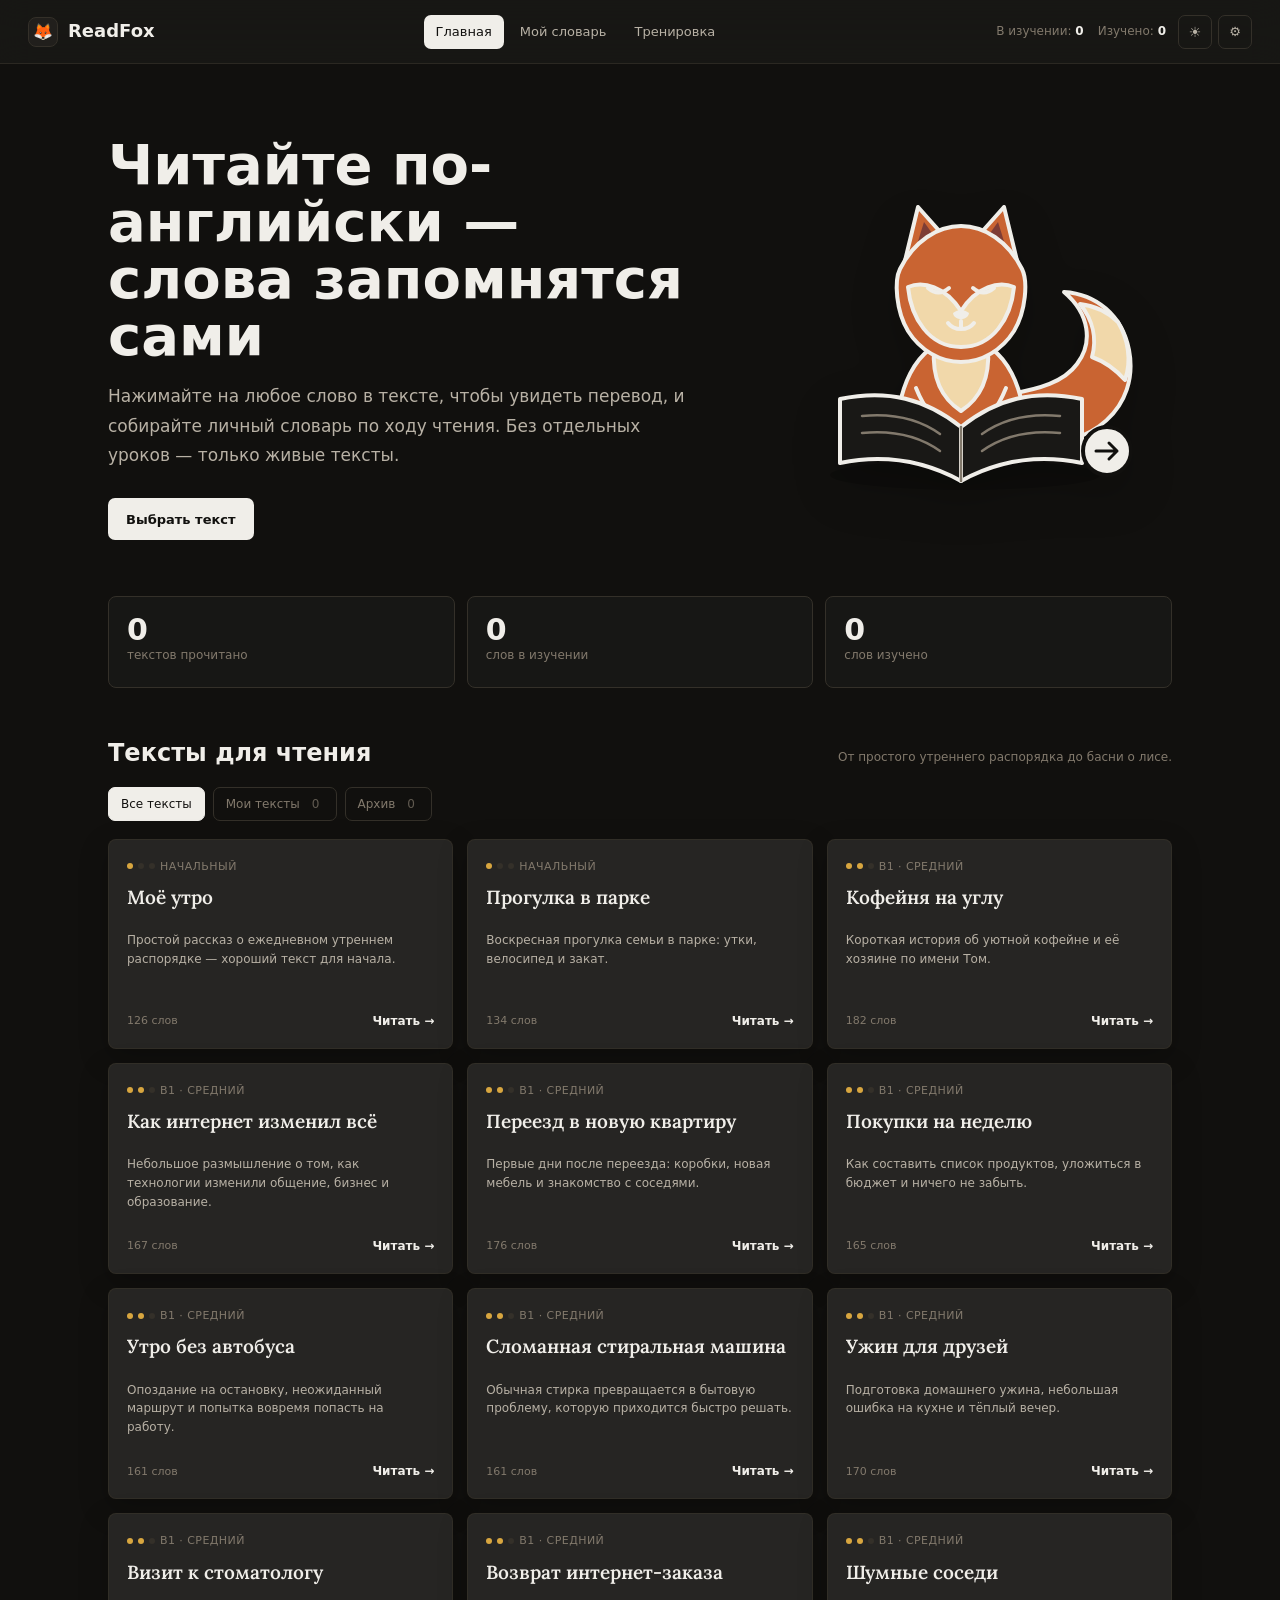
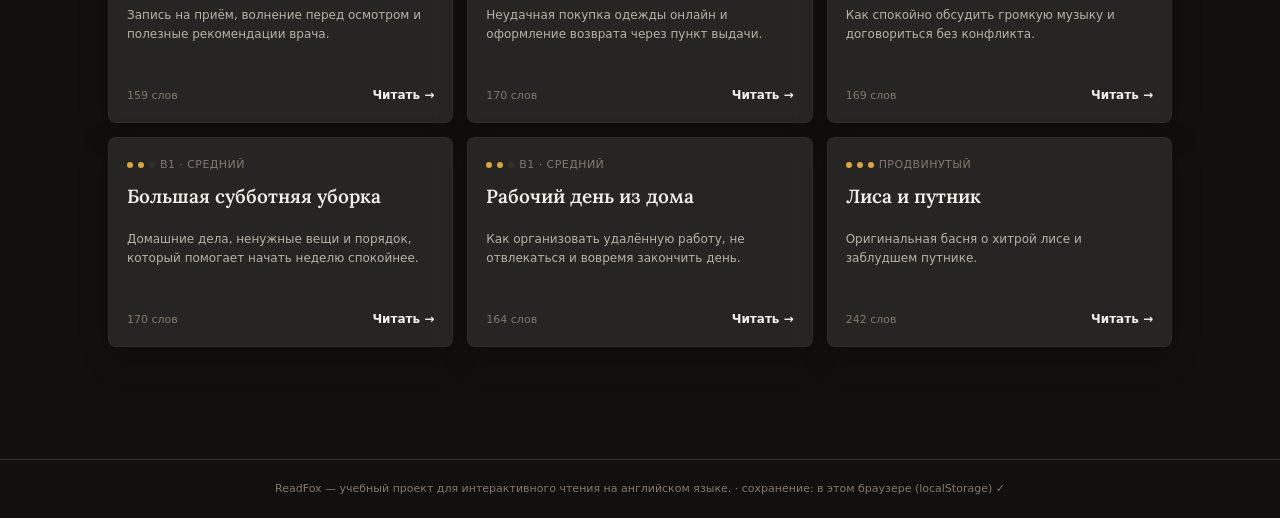
==== commit a48886c8: "Add files via upload" ====
--- a/index.html
+++ b/index.html
@@ -9,7 +9,7 @@
 <script>try{var s=JSON.parse(localStorage.getItem('readfox-state')||'{}');document.documentElement.setAttribute('data-theme',(s.settings&&s.settings.theme)||'dark');}catch(e){document.documentElement.setAttribute('data-theme','dark');}</script>
 <link rel="preconnect" href="https://fonts.googleapis.com">
 <link href="https://fonts.googleapis.com/css2?family=Lora:ital,wght@0,400;0,500;0,600;0,700;1,400;1,500&family=JetBrains+Mono:wght@400;500;600;700&display=swap" rel="stylesheet">
-<link rel="stylesheet" href="css/styles.css?v=20260813-2">
+<link rel="stylesheet" href="css/styles.css?v=20260815-22">
 
 </head>
 <body>
@@ -48,10 +48,34 @@
         <p class="lead">Нажимайте на любое слово в тексте, чтобы увидеть перевод, и собирайте личный словарь по ходу чтения. Без отдельных уроков — только живые тексты.</p>
         <button class="btn" id="heroStart">Выбрать текст</button>
       </div>
-      <div class="demo-card">
-        <div class="demo-label">Попробуйте прямо сейчас</div>
-        <p class="demo-sentence" id="demoSentence"></p>
-      </div>
+      <a class="fox-texts-link" id="foxTextsLink" href="#textsSection" aria-label="Перейти к текстам">
+        <svg class="fox-illustration" viewBox="0 0 420 340" role="img" aria-labelledby="foxIllustrationTitle foxIllustrationDesc">
+          <title id="foxIllustrationTitle">Лиса читает книгу</title>
+          <desc id="foxIllustrationDesc">Векторная иллюстрация, ведущая к разделу текстов</desc>
+          <ellipse class="fox-shadow" cx="214" cy="307" rx="135" ry="15"/>
+          <path class="fox-tail" d="M278 274c62 8 111-35 100-92-7-35-33-56-65-58 26 22 29 51 13 72-13 18-38 25-67 30l19 48Z"/>
+          <path class="fox-tail-tip" d="M367 154c10 17 14 38 7 58-8-9-19-18-33-23 5-18 1-37-12-53 15 2 28 8 38 18Z"/>
+          <path class="fox-body" d="M143 282c3-61 18-105 67-115 49 10 64 54 67 115H143Z"/>
+          <path class="fox-chest" d="M183 181c-2 29 7 49 27 62 20-13 29-33 27-62-8-8-17-12-27-14-10 2-19 6-27 14Z"/>
+          <path class="fox-ear" d="M151 105 167 39l49 55-65 11Z"/>
+          <path class="fox-ear" d="m269 105-16-66-49 55 65 11Z"/>
+          <path class="fox-ear-inner" d="m164 83 9-29 23 32-32-3Z"/>
+          <path class="fox-ear-inner" d="m256 83-9-29-23 32 32-3Z"/>
+          <path class="fox-head" d="M149 101c14-28 38-43 61-43s47 15 61 43c6 12 4 42-8 62-12 19-32 31-53 31s-41-12-53-31c-12-20-14-50-8-62Z"/>
+          <path class="fox-face" d="M157 119c15-6 37-1 53 24 16-25 38-30 53-24-3 31-21 60-53 60s-50-29-53-60Z"/>
+          <path class="fox-eye" d="M177 120c7 6 14 6 21 0M222 120c7 6 14 6 21 0"/>
+          <path class="fox-nose" d="M202 145c5-4 11-4 16 0-1 8-15 8-16 0Z"/>
+          <path class="fox-smile" d="M210 153v8m0 0c-6 0-10-2-13-6m13 6c6 0 10-2 13-6"/>
+          <path class="fox-arm" d="M165 220c8 20 18 34 34 43M255 220c-8 20-18 34-34 43"/>
+          <path class="fox-book-page" d="M89 231c48-10 86 0 121 28v54c-38-21-77-27-121-18v-64Z"/>
+          <path class="fox-book-page" d="M331 231c-48-10-86 0-121 28v54c38-21 77-27 121-18v-64Z"/>
+          <path class="fox-book-line" d="M210 259v54M111 248c31-3 57 3 78 18M111 265c31-3 57 3 78 18M309 248c-31-3-57 3-78 18M309 265c-31-3-57 3-78 18"/>
+          <g class="fox-go" aria-hidden="true">
+            <circle cx="356" cy="283" r="24"/>
+            <path d="M345 283h21m-8-8 8 8-8 8"/>
+          </g>
+        </svg>
+      </a>
     </div>
 
     <div class="stats-bar">
@@ -60,7 +84,7 @@
       <div class="stat"><b id="statKnownCount">0</b>слов изучено</div>
     </div>
 
-    <div class="section-head">
+    <div class="section-head" id="textsSection">
       <h2>Тексты для чтения</h2>
       <p>От простого утреннего распорядка до басни о лисе.</p>
     </div>
@@ -86,6 +110,14 @@
         <button class="back-btn" id="readAloudBtn" data-playing="0"><svg class="sound-icon" viewBox="0 0 24 24" aria-hidden="true"><path d="M4 9v6h4l5 4V5L8 9H4Z"/><path d="M16 9.5a4 4 0 0 1 0 5M18.5 7a7.5 7.5 0 0 1 0 10"/></svg> Слушать</button>
       </div>
       <span class="reader-progress" id="readerProgress"></span>
+    </div>
+    <div class="reader-prep-status hidden" id="readerPrepStatus" role="status" aria-live="polite">
+      <div class="reader-prep-row">
+        <span id="readerPrepMessage">Подготавливаем текст...</span>
+        <span id="readerPrepCount"></span>
+        <button class="reader-prep-retry hidden" id="readerPrepRetry" type="button">Повторить</button>
+      </div>
+      <div class="reader-prep-track" aria-hidden="true"><span id="readerPrepBar"></span></div>
     </div>
     <div class="reader-body" id="readerBody"></div>
     <div class="reader-finish">
@@ -132,7 +164,7 @@
 <div id="tooltipLayer"></div>
 <div id="toastLayer"></div>
 
-<script src="js/config.js?v=20260813-2"></script>
-<script src="js/app.js?v=20260813-2"></script>
+<script src="js/config.js?v=20260815-22"></script>
+<script src="js/app.js?v=20260815-22"></script>
 </body>
 </html>
--- a/css/styles.css
+++ b/css/styles.css
@@ -183,19 +183,29 @@
 }
 .btn.secondary:hover{background:var(--surface-2);color:var(--ink);border-color:var(--ink-muted);}
 
-.demo-card{
-  background:var(--surface);border:1px solid var(--line);
-  border-radius:var(--radius);padding:24px;-webkit-touch-callout:none;
-}
-.demo-card .demo-label{
-  font-size:11px;letter-spacing:.08em;text-transform:uppercase;
-  color:var(--amber);font-weight:600;margin-bottom:10px;
-}
-.demo-sentence{
-  font-family:'Lora',Georgia,serif;
-  font-size:calc(20px * var(--font-scale));
-  line-height:1.7;margin:0;
-}
+.fox-texts-link{
+  display:grid;place-items:center;min-height:340px;border-radius:8px;
+  color:var(--ink);text-decoration:none;position:relative;
+}
+.fox-texts-link:hover{text-decoration:none;}
+.fox-texts-link:focus-visible{outline:2px solid var(--amber);outline-offset:5px;}
+.fox-illustration{
+  display:block;width:min(100%,420px);height:auto;overflow:visible;
+  transition:transform .22s ease,filter .22s ease;
+  filter:drop-shadow(0 18px 22px rgba(0,0,0,.18));
+}
+.fox-texts-link:hover .fox-illustration{transform:translateY(-5px);filter:drop-shadow(0 24px 26px rgba(0,0,0,.24));}
+.fox-texts-link:active .fox-illustration{transform:translateY(-1px);}
+.fox-shadow{fill:rgba(0,0,0,.2);}
+.fox-tail,.fox-body,.fox-head,.fox-ear{fill:#c96432;stroke:var(--ink);stroke-width:4;stroke-linejoin:round;}
+.fox-tail-tip,.fox-face,.fox-chest{fill:#f1d8aa;stroke:var(--ink);stroke-width:4;stroke-linejoin:round;}
+.fox-ear-inner{fill:#7e3d35;}
+.fox-eye,.fox-smile,.fox-arm{fill:none;stroke:var(--ink);stroke-width:4;stroke-linecap:round;stroke-linejoin:round;}
+.fox-nose{fill:var(--ink);}
+.fox-book-page{fill:var(--surface);stroke:var(--ink);stroke-width:4;stroke-linejoin:round;}
+.fox-book-line{fill:none;stroke:var(--ink-muted);stroke-width:2.5;stroke-linecap:round;}
+.fox-go circle{fill:var(--ink);stroke:var(--bg);stroke-width:4;}
+.fox-go path{fill:none;stroke:var(--bg);stroke-width:3;stroke-linecap:round;stroke-linejoin:round;}
 
 /* ── WORD STATES ─────────────────────────────────── */
 .word{cursor:pointer;border-bottom:1px dotted var(--line);padding-bottom:1px;transition:background .1s;}
@@ -337,6 +347,23 @@
 }
 .font-size-control button:hover{background:var(--surface-2);color:var(--ink);}
 .reader-progress{font-size:12px;color:var(--ink-muted);width:100%;}
+.reader-prep-status{
+  max-width:820px;margin:0 auto 12px;color:var(--ink-soft);font-size:12px;
+}
+.reader-prep-row{display:flex;align-items:center;gap:10px;min-height:24px;}
+.reader-prep-row #readerPrepMessage{flex:1;min-width:0;}
+.reader-prep-row #readerPrepCount{color:var(--ink-muted);font-variant-numeric:tabular-nums;white-space:nowrap;}
+.reader-prep-retry{
+  background:transparent;border:1px solid var(--line);border-radius:6px;padding:4px 9px;
+  color:var(--ink);font:inherit;font-weight:600;
+}
+.reader-prep-retry:hover{background:var(--surface-2);border-color:var(--ink-muted);}
+.reader-prep-track{height:3px;overflow:hidden;margin-top:5px;background:var(--surface-3);border-radius:2px;}
+.reader-prep-track span{display:block;width:0;height:100%;background:var(--amber);transition:width .22s ease;}
+.reader-prep-status.is-ready .reader-prep-track span{background:var(--green);}
+.reader-prep-status.is-ready.is-partial{color:var(--amber);}
+.reader-prep-status.is-ready.is-partial .reader-prep-track span{background:var(--amber);}
+.reader-prep-status.is-error{color:var(--rust);}
 
 @media(max-width:640px){
   .reader-top{gap:8px;margin-bottom:14px;}
@@ -357,8 +384,14 @@
 
 .reader-body{
   background:var(--surface);border:1px solid var(--line);
-  border-radius:var(--radius);padding:36px 44px;-webkit-touch-callout:none;
-}
+  border-radius:var(--radius);padding:36px 44px;
+  user-select:text;-webkit-user-select:text;-webkit-touch-callout:default;
+}
+.reader-body .word{user-select:text;-webkit-user-select:text;touch-action:auto;}
+.reader-body.is-preparing{
+  cursor:wait;user-select:none;-webkit-user-select:none;-webkit-touch-callout:none;
+}
+.reader-body.is-preparing .word{pointer-events:none;cursor:wait;}
 .reader-body p{
   font-family:'Lora',Georgia,serif;
   font-size:var(--reader-font-size);
@@ -476,6 +509,13 @@
 .dict-chip .dict-review.due{color:var(--amber);font-weight:600;}
 .dict-chip .t{color:var(--green);font-size:calc(16px * var(--font-scale));margin:3px 0 8px;font-family:'Lora',serif;}
 .dict-chip .t.pending{font-family:inherit;font-size:12px;color:var(--ink-muted);}
+.dict-ai-translate{
+  min-height:32px;margin:0 0 9px;padding:5px 9px;border:1px solid var(--green-dim);
+  border-radius:var(--radius-sm);background:transparent;color:var(--green);
+  font:inherit;font-size:11px;font-weight:600;cursor:pointer;
+}
+.dict-ai-translate:hover:not(:disabled){background:var(--green-bg);}
+.dict-ai-translate:disabled{border-color:var(--line);color:var(--ink-muted);cursor:wait;}
 .dict-chip .ex-row{display:flex;align-items:flex-start;gap:5px;margin-bottom:8px;}
 .dict-chip .ex{font-family:'Lora',serif;font-style:italic;font-size:calc(15px * var(--font-scale));color:var(--ink-muted);line-height:1.55;flex:1;}
 .dict-chip .ex mark{background:var(--amber-bg);color:var(--amber);font-style:normal;font-weight:600;border-radius:2px;}
@@ -902,22 +942,18 @@
   border-color:var(--ink-muted);
 }
 
-.demo-card,.text-card,.custom-form,.reader-body,.tooltip,.voice-panel,.dict-chip,.empty-state,.fc-front,.fc-back{
+.text-card,.custom-form,.reader-body,.tooltip,.voice-panel,.dict-chip,.empty-state,.fc-front,.fc-back{
   background:color-mix(in srgb, var(--surface) 94%, var(--ink) 6%);
   border:1px solid color-mix(in srgb, var(--line) 82%, transparent);
   box-shadow:var(--shadow);
 }
 
-.demo-card{
-  padding:28px;
-}
-
-.demo-card .demo-label,.text-card .level,.fc-side-label{
+.text-card .level,.fc-side-label{
   letter-spacing:.04em;
   color:var(--ink-muted);
 }
 
-.demo-sentence,.reader-body p,.tooltip .tt-word,.tooltip .tt-translation,.tooltip .tt-context,.tooltip .tt-sentence-ru,.text-card h3,.dict-chip .w,.dict-chip .t,.fc-word-ru,.fc-word-en,.fc-example,.fc-context-ru,.fc-context-back{
+.reader-body p,.tooltip .tt-word,.tooltip .tt-translation,.tooltip .tt-context,.tooltip .tt-sentence-ru,.text-card h3,.dict-chip .w,.dict-chip .t,.fc-word-ru,.fc-word-en,.fc-example,.fc-context-ru,.fc-context-back{
   font-family:Lora, Georgia, serif;
 }
 
@@ -1198,7 +1234,6 @@
   color:#fff;
 }
 
-[data-theme="light"] .demo-card,
 [data-theme="light"] .text-card,
 [data-theme="light"] .custom-form,
 [data-theme="light"] .reader-body,
@@ -1217,6 +1252,7 @@
     gap:24px;
     padding-top:8px;
   }
+  .fox-texts-link{min-height:0;width:min(100%,320px);justify-self:center;}
   .library-grid{
     grid-template-columns:repeat(2,minmax(0,1fr));
   }
@@ -1275,7 +1311,7 @@
 }
 
 @supports not (background:color-mix(in srgb, #000 50%, #fff)){
-  .site-header,.demo-card,.text-card,.custom-form,.reader-body,.tooltip,.voice-panel,.dict-chip,.empty-state,.fc-front,.fc-back,.quiz-question,.quiz-result{
+  .site-header,.text-card,.custom-form,.reader-body,.tooltip,.voice-panel,.dict-chip,.empty-state,.fc-front,.fc-back,.quiz-question,.quiz-result{
     background:var(--surface);border-color:var(--line);
   }
 }
@@ -1283,7 +1319,7 @@
 @media(max-width:390px){
   html{-webkit-text-size-adjust:100%;}
   body{overflow-x:hidden;}
-  button,.word{touch-action:manipulation;}
+  button{touch-action:manipulation;}
   input,textarea,select{font-size:16px !important;}
 
   .site-header{padding:8px 10px 0;height:auto;}
@@ -1297,8 +1333,7 @@
   .hero{gap:20px;padding:2px 0 32px;}
   .hero h1{font-size:30px;line-height:1.08;margin-bottom:14px;}
   .hero p.lead{font-size:14px;line-height:1.6;margin-bottom:20px;}
-  .demo-card{padding:18px;}
-  .demo-sentence{font-size:18px;}
+  .fox-texts-link{width:min(72vw,230px);}
 
   .stats-bar{grid-template-columns:repeat(3,minmax(0,1fr));gap:6px;margin-bottom:32px;}
   .stats-bar .stat{min-width:0;min-height:74px;padding:10px 8px;font-size:9px;overflow-wrap:anywhere;}
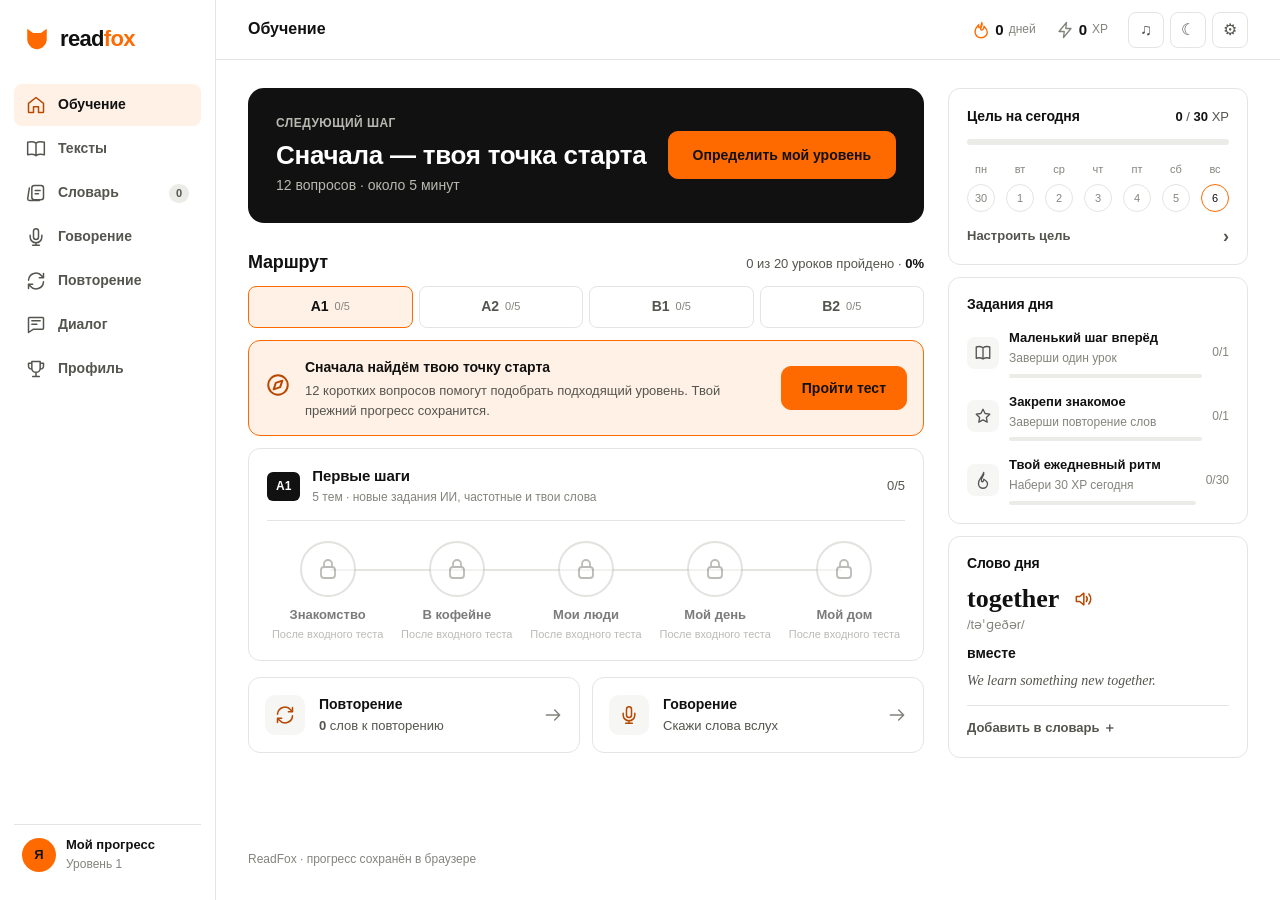
==== commit 080f0c58: "Replace site with ReadFox 2: minimal orange/black/white redesign - single stylesheet, trimmed decor," ====
--- a/index.html
+++ b/index.html
@@ -2,169 +2,204 @@
 <html lang="ru">
 <head>
 <meta charset="UTF-8">
-<meta name="viewport" content="width=device-width, initial-scale=1.0">
-<title>ReadFox — учим английский через тексты</title>
+<meta name="viewport" content="width=device-width, initial-scale=1, viewport-fit=cover">
+<meta name="theme-color" content="#ffffff" media="(prefers-color-scheme: light)">
+<meta name="theme-color" content="#0b0b0b" media="(prefers-color-scheme: dark)">
+<meta name="color-scheme" content="light dark">
+<title>ReadFox — английский, шаг за шагом</title>
 <link rel="icon" type="image/png" href="favicon.png">
-<!-- Читаем тему из localStorage до того, как страница отрисуется — чтобы не было мигания -->
-<script>try{var s=JSON.parse(localStorage.getItem('readfox-state')||'{}');document.documentElement.setAttribute('data-theme',(s.settings&&s.settings.theme)||'dark');}catch(e){document.documentElement.setAttribute('data-theme','dark');}</script>
-<link rel="preconnect" href="https://fonts.googleapis.com">
-<link href="https://fonts.googleapis.com/css2?family=Lora:ital,wght@0,400;0,500;0,600;0,700;1,400;1,500&family=JetBrains+Mono:wght@400;500;600;700&display=swap" rel="stylesheet">
-<link rel="stylesheet" href="css/styles.css?v=20260815-22">
-
+<link rel="apple-touch-icon" href="favicon.png">
+<script>try{var s=JSON.parse(localStorage.getItem('readfox-state')||'{}');document.documentElement.setAttribute('data-theme',(s.settings&&s.settings.theme)||'light');}catch(e){document.documentElement.setAttribute('data-theme','light');}</script>
+<link rel="stylesheet" href="css/app.css?v=2">
 </head>
 <body>
 
+<svg class="icon-sprite" xmlns="http://www.w3.org/2000/svg" aria-hidden="true"><defs>
+<symbol id="i-logo" viewBox="0 0 24 24"><path d="M3 2.5 8.4 6.5h7.2L21 2.5v9.6c0 5-4 9.4-9 9.4s-9-4.4-9-9.4Z"/></symbol>
+<symbol id="i-home" viewBox="0 0 24 24"><path d="m3 10 9-7 9 7v10a1 1 0 0 1-1 1h-5v-7H9v7H4a1 1 0 0 1-1-1Z"/></symbol>
+<symbol id="i-book" viewBox="0 0 24 24"><path d="M12 5c-3-2-6-2-10-1v15c4-1 7-1 10 1 3-2 6-2 10-1V4c-4-1-7-1-10 1Zm0 0v15"/></symbol>
+<symbol id="i-cards" viewBox="0 0 24 24"><rect x="7" y="3" width="14" height="17" rx="3"/><path d="m4 6-2 13a2 2 0 0 0 2 2h12m-5-12h6m-6 4h4"/></symbol>
+<symbol id="i-mic" viewBox="0 0 24 24"><rect x="9" y="2" width="6" height="13" rx="3"/><path d="M5 10v2a7 7 0 0 0 14 0v-2m-7 9v3m-4 0h8"/></symbol>
+<symbol id="i-trophy" viewBox="0 0 24 24"><path d="M7 3h10v8a5 5 0 0 1-10 0ZM7 5H3v3a4 4 0 0 0 4 4m10-7h4v3a4 4 0 0 1-4 4m-5 4v5m-4 0h8"/></symbol>
+<symbol id="i-fire" viewBox="0 0 24 24"><path d="M13 2c2 6-3 6-1 10 2 0 4-2 4-5 4 4 6 8 3 12-4 5-12 4-14-1C2 12 7 7 9 5c-1 6 3 5 4-3Z"/></symbol>
+<symbol id="i-bolt" viewBox="0 0 24 24"><path d="m14 2-10 12h7l-1 8 10-12h-7Z"/></symbol>
+<symbol id="i-arrow" viewBox="0 0 24 24"><path d="M4 12h16m-6-6 6 6-6 6"/></symbol>
+<symbol id="i-volume" viewBox="0 0 24 24"><path d="M4 9v6h4l5 4V5L8 9Zm12 0a5 5 0 0 1 0 6m3-9a9 9 0 0 1 0 12"/></symbol>
+<symbol id="i-target" viewBox="0 0 24 24"><circle cx="12" cy="12" r="9"/><circle cx="12" cy="12" r="5"/><circle cx="12" cy="12" r="1"/></symbol>
+<symbol id="i-repeat" viewBox="0 0 24 24"><path d="M3 11a9 9 0 0 1 16-5l2 2m0-5v5h-5m5 5a9 9 0 0 1-16 5l-2-2m0 5v-5h5"/></symbol>
+<symbol id="i-check" viewBox="0 0 24 24"><path d="m5 12 4 4L19 6"/></symbol>
+<symbol id="i-star" viewBox="0 0 24 24"><path d="m12 2 3 6 7 1-5 5 1 8-6-4-6 4 1-8-5-5 7-1Z"/></symbol>
+<symbol id="i-user" viewBox="0 0 24 24"><circle cx="12" cy="7" r="4"/><path d="M4 22v-3a8 8 0 0 1 16 0v3"/></symbol>
+<symbol id="i-chat" viewBox="0 0 24 24"><path d="M4 3h16a1 1 0 0 1 1 1v12a1 1 0 0 1-1 1H9l-6 4V4a1 1 0 0 1 1-1ZM7 7h10M7 11h6"/></symbol></defs></svg>
+
+<a class="skip-link" href="#mainContent">К содержимому</a>
+
+<aside class="sidebar" aria-label="Основная навигация">
+  <a class="brand" href="#" data-open-view="home" aria-label="ReadFox — обучение"><svg class="brand-mark" aria-hidden="true"><use href="#i-logo"/></svg><span class="brand-name">read<b>fox</b></span></a>
+  <nav class="nav" id="primaryNav">
+    <button data-view="home" class="active"><svg class="icon"><use href="#i-home"/></svg><span>Обучение</span></button>
+    <button data-view="library"><svg class="icon"><use href="#i-book"/></svg><span>Тексты</span></button>
+    <button data-view="dictionary"><svg class="icon"><use href="#i-cards"/></svg><span>Словарь</span><small id="wordCount">0</small></button>
+    <button data-view="speaking"><svg class="icon"><use href="#i-mic"/></svg><span>Говорение</span></button>
+    <button data-view="practice"><svg class="icon"><use href="#i-repeat"/></svg><span>Повторение</span></button>
+    <button data-view="dialogue"><svg class="icon"><use href="#i-chat"/></svg><span>Диалог</span></button>
+    <button data-view="profile"><svg class="icon"><use href="#i-trophy"/></svg><span>Профиль</span></button>
+    <button data-view="reader" id="navReader" class="hidden">Чтение</button>
+  </nav>
+  <div class="sidebar-bottom">
+    <button class="sidebar-profile" data-open-view="profile"><span class="profile-avatar">Я</span><span><strong>Мой прогресс</strong><small id="sidebarLevel">Уровень 1</small></span></button>
+  </div>
+</aside>
+
+<div class="app-frame">
 <header class="site-header">
-  <div class="logo"><span class="mark">🦊</span>ReadFox</div>
-  <nav class="nav" id="primaryNav">
-    <button data-view="home" class="active">Главная</button>
-    <button data-view="reader" id="navReader" class="hidden">Чтение</button>
-    <button data-view="dictionary">Мой словарь</button>
-    <button data-view="practice">Тренировка</button>
-  </nav>
-  <div class="header-stats">
-    <span>В изучении: <b id="statLearning">0</b></span>
-    <span>Изучено: <b id="statKnown">0</b></span>
-  </div>
-  <div class="header-controls">
-    <button class="mobile-menu-btn" id="mobileMenuBtn" type="button" aria-label="Открыть меню" aria-expanded="false" aria-controls="primaryNav">
-      <span></span><span></span><span></span>
-    </button>
-    <button id="floatingStopBtn" class="header-stop hidden" type="button" aria-label="Остановить чтение" title="Остановить чтение">
-      <span class="header-stop-icon" aria-hidden="true"></span>
-      <span class="header-stop-label">Стоп</span>
-    </button>
-    <button class="theme-toggle" id="themeToggleBtn" aria-label="Сменить тему" title="Светлая / тёмная тема">☀</button>
-    <button class="gear-btn" id="voiceSettingsBtn" aria-label="Настройки" title="Настройки" aria-expanded="false" aria-controls="voicePanel">⚙</button>
-  </div>
+  <div class="page-heading"><span class="mobile-brand"><svg class="brand-mark" aria-hidden="true"><use href="#i-logo"/></svg><span class="brand-name">read<b>fox</b></span></span><span id="pageTitle">Обучение</span></div>
+  <div class="header-right">
+    <span class="header-metric streak-metric" title="Серия дней занятий"><svg class="icon"><use href="#i-fire"/></svg><b id="headerStreak">0</b><span>дней</span></span>
+    <span class="header-metric xp-metric" title="Заработанный опыт"><svg class="icon"><use href="#i-bolt"/></svg><b id="headerXp">0</b><span>XP</span></span>
+    <div class="header-controls">
+      <button id="floatingStopBtn" class="header-stop hidden" type="button" aria-label="Остановить чтение"><span class="header-stop-icon"></span><span class="header-stop-label">Стоп</span></button>
+      <button class="icon-btn sound-toggle" id="soundToggle" aria-label="Выключить звуковые эффекты" aria-pressed="true" title="Звуковые эффекты">♫</button>
+      <button class="icon-btn" id="themeToggleBtn" aria-label="Сменить тему" title="Сменить тему">☾</button>
+      <button class="icon-btn" id="voiceSettingsBtn" aria-label="Настройки" title="Настройки" aria-expanded="false" aria-controls="voicePanel">⚙</button>
+    </div>
+  </div>
+  <div class="hidden" aria-hidden="true"><b id="statLearning">0</b><b id="statKnown">0</b></div>
 </header>
 
-<main>
-
-  <section data-view="home" class="view">
-    <div class="hero">
-      <div>
-        <h1>Читайте по-английски — слова запомнятся сами</h1>
-        <p class="lead">Нажимайте на любое слово в тексте, чтобы увидеть перевод, и собирайте личный словарь по ходу чтения. Без отдельных уроков — только живые тексты.</p>
-        <button class="btn" id="heroStart">Выбрать текст</button>
+<main id="mainContent" tabindex="-1">
+
+<section data-view="home" class="view home-view">
+<div class="dashboard-grid">
+  <div class="learning-column">
+    <div class="continue-card">
+      <div class="continue-copy">
+        <span class="eyebrow">Следующий шаг</span>
+        <h1 id="continueTitle">Первые слова</h1>
+        <p class="continue-meta" id="continueMeta">6 заданий · 5 минут</p>
       </div>
-      <a class="fox-texts-link" id="foxTextsLink" href="#textsSection" aria-label="Перейти к текстам">
-        <svg class="fox-illustration" viewBox="0 0 420 340" role="img" aria-labelledby="foxIllustrationTitle foxIllustrationDesc">
-          <title id="foxIllustrationTitle">Лиса читает книгу</title>
-          <desc id="foxIllustrationDesc">Векторная иллюстрация, ведущая к разделу текстов</desc>
-          <ellipse class="fox-shadow" cx="214" cy="307" rx="135" ry="15"/>
-          <path class="fox-tail" d="M278 274c62 8 111-35 100-92-7-35-33-56-65-58 26 22 29 51 13 72-13 18-38 25-67 30l19 48Z"/>
-          <path class="fox-tail-tip" d="M367 154c10 17 14 38 7 58-8-9-19-18-33-23 5-18 1-37-12-53 15 2 28 8 38 18Z"/>
-          <path class="fox-body" d="M143 282c3-61 18-105 67-115 49 10 64 54 67 115H143Z"/>
-          <path class="fox-chest" d="M183 181c-2 29 7 49 27 62 20-13 29-33 27-62-8-8-17-12-27-14-10 2-19 6-27 14Z"/>
-          <path class="fox-ear" d="M151 105 167 39l49 55-65 11Z"/>
-          <path class="fox-ear" d="m269 105-16-66-49 55 65 11Z"/>
-          <path class="fox-ear-inner" d="m164 83 9-29 23 32-32-3Z"/>
-          <path class="fox-ear-inner" d="m256 83-9-29-23 32 32-3Z"/>
-          <path class="fox-head" d="M149 101c14-28 38-43 61-43s47 15 61 43c6 12 4 42-8 62-12 19-32 31-53 31s-41-12-53-31c-12-20-14-50-8-62Z"/>
-          <path class="fox-face" d="M157 119c15-6 37-1 53 24 16-25 38-30 53-24-3 31-21 60-53 60s-50-29-53-60Z"/>
-          <path class="fox-eye" d="M177 120c7 6 14 6 21 0M222 120c7 6 14 6 21 0"/>
-          <path class="fox-nose" d="M202 145c5-4 11-4 16 0-1 8-15 8-16 0Z"/>
-          <path class="fox-smile" d="M210 153v8m0 0c-6 0-10-2-13-6m13 6c6 0 10-2 13-6"/>
-          <path class="fox-arm" d="M165 220c8 20 18 34 34 43M255 220c-8 20-18 34-34 43"/>
-          <path class="fox-book-page" d="M89 231c48-10 86 0 121 28v54c-38-21-77-27-121-18v-64Z"/>
-          <path class="fox-book-page" d="M331 231c-48-10-86 0-121 28v54c38-21 77-27 121-18v-64Z"/>
-          <path class="fox-book-line" d="M210 259v54M111 248c31-3 57 3 78 18M111 265c31-3 57 3 78 18M309 248c-31-3-57 3-78 18M309 265c-31-3-57 3-78 18"/>
-          <g class="fox-go" aria-hidden="true">
-            <circle cx="356" cy="283" r="24"/>
-            <path d="M345 283h21m-8-8 8 8-8 8"/>
-          </g>
-        </svg>
-      </a>
-    </div>
-
-    <div class="stats-bar">
-      <div class="stat"><b id="statTextsCount">0</b>текстов прочитано</div>
-      <div class="stat"><b id="statLearningCount">0</b>слов в изучении</div>
-      <div class="stat"><b id="statKnownCount">0</b>слов изучено</div>
-    </div>
-
-    <div class="section-head" id="textsSection">
-      <h2>Тексты для чтения</h2>
-      <p>От простого утреннего распорядка до басни о лисе.</p>
-    </div>
-    <div class="library-tabs" role="tablist" aria-label="Раздел текстов">
-      <button type="button" class="active" data-library-view="active" role="tab" aria-selected="true">Все тексты</button>
-      <button type="button" data-library-view="mine" role="tab" aria-selected="false">Мои тексты <span id="myTextsCount">0</span></button>
-      <button type="button" data-library-view="archive" role="tab" aria-selected="false">Архив <span id="archiveCount">0</span></button>
-    </div>
-    <div class="library-grid" id="libraryGrid"></div>
-
-    <div id="customFormWrap" class="hidden"></div>
-  </section>
-
-  <section data-view="reader" class="view hidden">
-    <div class="reader-top">
-      <button class="back-btn" id="readerBack">← К текстам</button>
-      <h2 class="reader-title" id="readerTitle"></h2>
-      <div class="reader-controls">
-        <div class="font-size-control">
-          <button id="fontDecrease" aria-label="Уменьшить шрифт" title="Уменьшить шрифт">A-</button>
-          <button id="fontIncrease" aria-label="Увеличить шрифт" title="Увеличить шрифт">A+</button>
-        </div>
-        <button class="back-btn" id="readAloudBtn" data-playing="0"><svg class="sound-icon" viewBox="0 0 24 24" aria-hidden="true"><path d="M4 9v6h4l5 4V5L8 9H4Z"/><path d="M16 9.5a4 4 0 0 1 0 5M18.5 7a7.5 7.5 0 0 1 0 10"/></svg> Слушать</button>
+      <button class="btn primary-cta" id="continueLesson">Продолжить учиться</button>
+    </div>
+
+    <div class="route-heading"><h2>Маршрут</h2><span class="course-progress"><span id="courseProgress">0 из 20 уроков пройдено</span> · <b id="coursePercent">0%</b></span></div>
+    <div id="learningPath" class="learning-path"></div>
+
+    <div class="quick-practice-grid">
+      <button class="quick-practice" id="quickReview"><span class="quick-icon"><svg class="icon"><use href="#i-repeat"/></svg></span><span class="quick-copy"><strong>Повторение</strong><span><b id="reviewCount">0</b> слов к повторению</span></span><svg class="icon quick-arrow"><use href="#i-arrow"/></svg></button>
+      <button class="quick-practice" data-open-view="speaking"><span class="quick-icon"><svg class="icon"><use href="#i-mic"/></svg></span><span class="quick-copy"><strong>Говорение</strong><span>Скажи слова вслух</span></span><svg class="icon quick-arrow"><use href="#i-arrow"/></svg></button>
+    </div>
+  </div>
+
+  <aside class="dashboard-aside" aria-label="Прогресс и задания">
+    <section class="side-card daily-card">
+      <div class="card-heading"><h2>Цель на сегодня</h2><span class="daily-count"><b id="dailyXp">0</b> / <b id="dailyGoal">30</b> XP</span></div>
+      <div class="progress-track"><span id="dailyBar"></span></div>
+      <div id="weekActivity" class="week-activity"></div>
+      <button class="text-action" data-open-view="profile">Настроить цель <span>›</span></button>
+    </section>
+    <section class="side-card quests-card"><div class="card-heading"><h2>Задания дня</h2></div><div id="dailyQuests"></div></section>
+    <section class="side-card word-day-card">
+      <div class="card-heading"><h2>Слово дня</h2></div>
+      <div class="word-day-word">discover <button id="wordDaySpeak" class="word-day-speak" aria-label="Произнести discover"><svg class="icon"><use href="#i-volume"/></svg></button></div>
+      <div class="word-day-ipa">/dɪˈskʌvər/</div>
+      <strong class="word-day-translation">открывать, узнавать</strong>
+      <p>Discover something new every day.</p>
+      <button id="wordDayAdd" class="text-action">Добавить в словарь <span>＋</span></button>
+    </section>
+    <div id="achievementList" class="hidden" aria-hidden="true"></div>
+  </aside>
+</div>
+</section>
+
+<section class="view hidden" data-view="dialogue"><div id="dialogueContent"></div></section>
+<section class="view hidden" data-view="speaking"><div id="speakingContent"></div></section>
+<section class="view hidden" data-view="profile"><div class="section-head"><h1>Достижения</h1><p>Твой прогресс и цели.</p></div><div id="profileContent"></div><div class="hidden" id="weeklyActivity"></div></section>
+
+<section data-view="library" class="view hidden">
+  <div class="section-head"><h1>Библиотека</h1><p>Нажимай на слова в тексте, чтобы увидеть перевод и собрать личный словарь.</p></div>
+  <div class="stats-bar">
+    <div class="stat"><b id="statTextsCount">0</b>текстов прочитано</div>
+    <div class="stat"><b id="statLearningCount">0</b>слов в изучении</div>
+    <div class="stat"><b id="statKnownCount">0</b>слов изучено</div>
+  </div>
+  <div id="textsSection"></div>
+  <div class="library-tabs" role="tablist" aria-label="Раздел текстов">
+    <button type="button" class="active" data-library-view="active" role="tab" aria-selected="true">Все тексты</button>
+    <button type="button" data-library-view="mine" role="tab" aria-selected="false">Мои тексты <span id="myTextsCount">0</span></button>
+    <button type="button" data-library-view="archive" role="tab" aria-selected="false">Архив <span id="archiveCount">0</span></button>
+  </div>
+  <div class="library-filters"><label class="library-search"><span>Поиск</span><input id="librarySearch" type="search" placeholder="Название или тема…"></label><label class="library-level"><span>Уровень</span><select id="libraryLevel"><option value="all">Все</option><option>A1</option><option>A2</option><option>B1</option><option>B2</option></select></label></div>
+  <p id="libraryNoResults" class="hidden" role="status">Ничего не найдено. Попробуй другую тему или уровень.</p>
+  <div class="library-grid" id="libraryGrid"></div>
+  <div id="customFormWrap" class="hidden"></div>
+</section>
+
+<section data-view="reader" class="view hidden">
+  <div class="reader-top">
+    <button class="back-btn" id="readerBack">← К текстам</button>
+    <h2 class="reader-title" id="readerTitle"></h2>
+    <div class="reader-controls">
+      <div class="font-size-control">
+        <button id="fontDecrease" aria-label="Уменьшить шрифт" title="Уменьшить шрифт">A-</button>
+        <button id="fontIncrease" aria-label="Увеличить шрифт" title="Увеличить шрифт">A+</button>
       </div>
-      <span class="reader-progress" id="readerProgress"></span>
-    </div>
-    <div class="reader-prep-status hidden" id="readerPrepStatus" role="status" aria-live="polite">
-      <div class="reader-prep-row">
-        <span id="readerPrepMessage">Подготавливаем текст...</span>
-        <span id="readerPrepCount"></span>
-        <button class="reader-prep-retry hidden" id="readerPrepRetry" type="button">Повторить</button>
-      </div>
-      <div class="reader-prep-track" aria-hidden="true"><span id="readerPrepBar"></span></div>
-    </div>
-    <div class="reader-body" id="readerBody"></div>
-    <div class="reader-finish">
-      <button class="btn secondary" id="archiveTextBtn" type="button">Добавить в архив</button>
-    </div>
-    <div class="reader-legend">
-      <span><span class="legend-swatch" style="background:var(--amber-bg);border:1px solid var(--amber);"></span>В изучении</span>
-      <span><span class="legend-swatch" style="background:var(--green-bg);border:1px solid var(--green-dim);"></span>Изучено</span>
-      <span><span class="legend-swatch" style="border-bottom:1.5px dotted var(--ink-muted);background:transparent;"></span>AI-перевод сохранён</span>
-    </div>
-  </section>
-
-  <section data-view="dictionary" class="view hidden">
-    <div class="section-head">
-      <h2>Мой словарь</h2>
-      <p>Слова, которые вы встретили во время чтения.</p>
-    </div>
-    <div class="dict-tools">
-      <button class="btn secondary" id="exportBtn">Скачать весь прогресс</button>
-      <button class="btn secondary" id="importBtn">Восстановить прогресс</button>
-      <input type="file" id="importFile" accept="application/json" class="hidden">
-    </div>
-    <div class="dict-tabs">
-      <button data-filter="all" class="active">Все</button>
-      <button data-filter="learning">В изучении</button>
-      <button data-filter="known">Изучено</button>
-    </div>
-    <div id="dictContent"></div>
-  </section>
-
-  <section data-view="practice" class="view hidden">
-    <div class="section-head"><h2>Тренировка слов</h2><p>Закрепляйте слова карточками или выбирайте их в контексте.</p></div>
-    <div class="practice-mode-tabs" role="tablist" aria-label="Режим тренировки">
-      <button type="button" class="active" data-practice-mode="flashcards" role="tab" aria-selected="true">Карточки</button>
-      <button type="button" data-practice-mode="quiz" role="tab" aria-selected="false">Квиз</button>
-    </div>
-    <div id="practiceContent"></div>
-  </section>
+      <button class="back-btn" id="readAloudBtn" data-playing="0"><svg class="sound-icon" viewBox="0 0 24 24" aria-hidden="true"><path d="M4 9v6h4l5 4V5L8 9H4Z"/><path d="M16 9.5a4 4 0 0 1 0 5M18.5 7a7.5 7.5 0 0 1 0 10"/></svg> Слушать</button>
+    </div>
+    <span class="reader-progress" id="readerProgress"></span>
+  </div>
+  <div class="reader-prep-status hidden" id="readerPrepStatus" role="status" aria-live="polite">
+    <div class="reader-prep-row">
+      <span id="readerPrepMessage">Подготавливаем текст...</span>
+      <span id="readerPrepCount"></span>
+      <button class="reader-prep-retry hidden" id="readerPrepRetry" type="button">Повторить</button>
+    </div>
+    <div class="reader-prep-track" aria-hidden="true"><span id="readerPrepBar"></span></div>
+  </div>
+  <div class="reader-body" id="readerBody"></div>
+  <div class="reader-finish">
+    <button class="btn secondary" id="archiveTextBtn" type="button">Добавить в архив</button>
+  </div>
+  <div class="reader-legend">
+    <span><i class="legend-swatch is-learning"></i>В изучении</span>
+    <span><i class="legend-swatch is-known"></i>Изучено</span>
+    <span><i class="legend-swatch is-saved"></i>Перевод сохранён</span>
+  </div>
+</section>
+
+<section data-view="dictionary" class="view hidden">
+  <div class="section-head"><h1>Мой словарь</h1><p>Слова, которые ты встретил во время чтения.</p></div>
+  <div class="dict-tools">
+    <button class="btn secondary" id="exportBtn">Скачать прогресс</button>
+    <button class="btn secondary" id="importBtn">Восстановить прогресс</button>
+    <input type="file" id="importFile" accept="application/json" class="hidden">
+  </div>
+  <div class="dict-tabs">
+    <button data-filter="all" class="active">Все</button>
+    <button data-filter="learning">В изучении</button>
+    <button data-filter="known">Изучено</button>
+  </div>
+  <div id="dictContent"></div>
+</section>
+
+<section data-view="practice" class="view hidden">
+  <div class="section-head"><h1>Повторение</h1><p>Карточки и квиз по твоим словам.</p></div>
+  <div class="practice-mode-tabs" role="tablist" aria-label="Режим тренировки">
+    <button type="button" class="active" data-practice-mode="flashcards" role="tab" aria-selected="true">Карточки</button>
+    <button type="button" data-practice-mode="quiz" role="tab" aria-selected="false">Квиз</button>
+  </div>
+  <div id="practiceContent"></div>
+</section>
 
 </main>
 
-<footer>ReadFox — учебный проект для интерактивного чтения на английском языке. <span id="storageIndicator"></span></footer>
-
+<footer>ReadFox <span id="storageIndicator"></span></footer>
+</div>
+
+<dialog id="lessonDialog" aria-label="Учебный урок"><div id="lessonContent"></div></dialog>
 <div id="tooltipLayer"></div>
 <div id="toastLayer"></div>
 
-<script src="js/config.js?v=20260815-22"></script>
-<script src="js/app.js?v=20260815-22"></script>
+<script src="js/config.js?v=2"></script><script src="js/legacy-translations.js?v=2"></script><script src="js/lesson-contexts.js?v=2"></script><script src="js/library-data.js?v=2"></script><script src="js/audio-lifecycle.js?v=2"></script><script src="js/sounds.js?v=2"></script><script src="js/academy.js?v=2"></script><script src="js/dialogue-audio.js?v=2"></script><script src="js/dialogue-voice.js?v=2"></script><script src="js/dialogue.js?v=2"></script><script src="js/voice.js?v=2"></script><script src="js/ui.js?v=2"></script>
+<script src="js/app.js?v=2"></script>
 </body>
 </html>
--- a/css/app.css
+++ b/css/app.css
@@ -0,0 +1,1080 @@
+/* ReadFox 2 — minimal orange / black / white.
+   One stylesheet. Colour is used for state only: orange = action and focus, green/red = right/wrong. */
+
+/* ── Tokens ──────────────────────────────────────────── */
+:root{
+  --bg:#fff; --surface:#fff; --surface-2:#f6f6f4; --surface-3:#ebebe8;
+  --line:#e4e4e0; --line-strong:#cbcbc5;
+  --ink:#111; --ink-soft:#55554f; --ink-muted:#84847d;
+  --accent:#ff6a00; --accent-hover:#e85f00; --accent-ink:#b84700; --accent-bg:#fff1e6; --on-accent:#111;
+  --ok:#17784a; --ok-bg:#e8f5ee; --bad:#c62828; --bad-bg:#fdecec;
+  --hero-bg:#111; --hero-ink:#fff; --hero-muted:#b9b9b2;
+  --shadow:0 6px 24px rgba(0,0,0,.10); --scrim:rgba(0,0,0,.5);
+  --radius:12px; --radius-sm:8px; --sidebar-w:216px;
+  --font:-apple-system,BlinkMacSystemFont,"SF Pro Text","Segoe UI",Roboto,Inter,Helvetica,Arial,sans-serif;
+  --serif:Georgia,"Iowan Old Style","Times New Roman",serif;
+  --reader-font-size:19px; --font-scale:1;
+  /* legacy names still used by inline styles in scripts */
+  --amber:var(--accent); --amber-dim:var(--accent-ink); --amber-bg:var(--accent-bg); --amber-bg2:var(--accent-bg); --amber-soft2:var(--accent-bg);
+  --green:var(--ok); --green-dim:var(--ok); --green-bg:var(--ok-bg); --rust:var(--bad); --rust-bg:var(--bad-bg);
+}
+[data-theme="dark"]{
+  --bg:#0b0b0b; --surface:#141414; --surface-2:#1c1c1c; --surface-3:#262626;
+  --line:#2a2a2a; --line-strong:#3c3c3c;
+  --ink:#f4f4f1; --ink-soft:#b1b1aa; --ink-muted:#7f7f78;
+  --accent:#ff7a1a; --accent-hover:#ff8f3f; --accent-ink:#ff9a4d; --accent-bg:#2b1a0d; --on-accent:#111;
+  --ok:#4cc58b; --ok-bg:#10281c; --bad:#ff6f66; --bad-bg:#2c1513;
+  --hero-bg:#1c1c1c; --hero-ink:#f4f4f1; --hero-muted:#a8a8a1;
+  --shadow:0 8px 30px rgba(0,0,0,.6); --scrim:rgba(0,0,0,.7);
+}
+
+/* ── Base ────────────────────────────────────────────── */
+*,*::before,*::after{box-sizing:border-box}
+html{-webkit-text-size-adjust:100%;color-scheme:light;scroll-behavior:smooth}
+html[data-theme="dark"]{color-scheme:dark}
+html.reader-follow-scroll{scroll-behavior:auto!important}
+body{margin:0;min-height:100vh;background:var(--bg);color:var(--ink);font:15px/1.55 var(--font);overflow-x:clip}
+h1,h2,h3,h4,p{margin:0}
+h1,h2,h3,h4{font-weight:700;letter-spacing:-.01em;line-height:1.25}
+button,input,textarea,select{font:inherit;color:inherit;letter-spacing:0}
+button{cursor:pointer;touch-action:manipulation;-webkit-tap-highlight-color:transparent}
+button:disabled{cursor:not-allowed}
+a{color:var(--accent-ink);text-decoration:none}
+a:hover{text-decoration:underline}
+:focus-visible{outline:2px solid var(--accent);outline-offset:2px}
+::selection{background:var(--accent);color:var(--on-accent)}
+.hidden{display:none!important}
+.sr-only{position:absolute;width:1px;height:1px;margin:-1px;padding:0;overflow:hidden;clip:rect(0,0,0,0);white-space:nowrap;border:0}
+.icon-sprite{position:absolute;width:0;height:0;overflow:hidden}
+svg.icon{width:20px;height:20px;display:inline-block;flex:none;vertical-align:middle;fill:none;stroke:currentColor;stroke-width:1.8;stroke-linecap:round;stroke-linejoin:round}
+.sound-icon{width:1em;height:1em;display:inline-block;vertical-align:-.14em;fill:none;stroke:currentColor;stroke-width:1.8;stroke-linecap:round;stroke-linejoin:round}
+.skip-link{position:fixed;left:12px;top:-60px;z-index:200;padding:10px 16px;border-radius:var(--radius-sm);background:var(--ink);color:var(--bg)}
+.skip-link:focus{top:12px;text-decoration:none}
+.eyebrow{display:block;font-size:12px;font-weight:600;letter-spacing:.04em;text-transform:uppercase;color:var(--ink-muted)}
+.dialogue-avatar,.dialogue-message-avatar,.dialogue-topic-icon,.lesson-result-emoji,.dialogue-completion-trophy,.achievement-icon{filter:grayscale(1)}
+
+/* ── Buttons & fields ────────────────────────────────── */
+.btn{display:inline-flex;align-items:center;justify-content:center;gap:8px;min-height:44px;padding:10px 20px;border:1px solid var(--accent);border-radius:10px;background:var(--accent);color:var(--on-accent);font-size:14px;font-weight:650;line-height:1.2;text-align:center;transition:background .15s,border-color .15s,color .15s}
+.btn:hover:not(:disabled){background:var(--accent-hover);border-color:var(--accent-hover);text-decoration:none}
+.btn:disabled{opacity:.45}
+.btn.secondary,.btn-secondary{background:transparent;border-color:var(--line-strong);color:var(--ink)}
+.btn.secondary:hover:not(:disabled),.btn-secondary:hover:not(:disabled){background:var(--surface-2);border-color:var(--ink-muted)}
+.icon-btn{display:grid;place-items:center;width:36px;height:36px;padding:0;border:1px solid var(--line);border-radius:var(--radius-sm);background:transparent;color:var(--ink-soft);font-size:16px;line-height:1;transition:background .15s,color .15s}
+.icon-btn:hover{background:var(--surface-2);color:var(--ink)}
+.text-action{display:flex;align-items:center;justify-content:space-between;gap:8px;width:100%;margin-top:14px;padding:0;border:0;background:none;color:var(--ink-soft);font-size:13px;font-weight:600;text-align:left}
+.text-action:hover:not(:disabled){color:var(--accent-ink)}
+.text-action:disabled{opacity:.6}
+.text-action span{font-size:18px;line-height:1}
+input[type=text],input[type=search],input[type=email],input:not([type]),textarea,select{width:100%;min-height:44px;padding:10px 12px;border:1px solid var(--line-strong);border-radius:var(--radius-sm);background:var(--bg);color:var(--ink);font-size:15px}
+input:focus,textarea:focus,select:focus{border-color:var(--accent);outline:none;box-shadow:0 0 0 3px var(--accent-bg)}
+input[type=checkbox],input[type=radio],input[type=range]{accent-color:var(--accent);width:auto;min-height:0}
+textarea{resize:vertical}
+label{font-size:13px;color:var(--ink-soft)}
+
+/* ── Shell ───────────────────────────────────────────── */
+.sidebar{position:fixed;inset:0 auto 0 0;z-index:45;width:var(--sidebar-w);display:flex;flex-direction:column;padding:22px 14px 16px;background:var(--surface);border-right:1px solid var(--line)}
+.brand{display:flex;align-items:center;gap:10px;padding:0 10px;color:var(--ink);font-size:22px;font-weight:700;letter-spacing:-.03em}
+.brand:hover{text-decoration:none}
+.brand-name b,.mobile-brand b{color:var(--accent)}
+.brand-mark{width:26px;height:26px;fill:var(--accent);flex:none}
+.nav{display:flex;flex-direction:column;gap:2px;margin-top:28px}
+.nav button{display:flex;align-items:center;gap:12px;width:100%;min-height:42px;padding:9px 12px;border:0;border-radius:var(--radius-sm);background:none;color:var(--ink-soft);font-size:14px;font-weight:600;text-align:left;white-space:nowrap}
+.nav button:hover{background:var(--surface-2);color:var(--ink)}
+.nav button.active{background:var(--accent-bg);color:var(--ink)}
+.nav button.active .icon{color:var(--accent-ink)}
+.nav button small{margin-left:auto;padding:1px 7px;border-radius:99px;background:var(--surface-3);color:var(--ink-soft);font-size:11px;font-weight:600}
+.sidebar-bottom{margin-top:auto}
+.sidebar-profile{display:flex;align-items:center;gap:10px;width:100%;padding:10px 8px;border:0;border-top:1px solid var(--line);background:none;text-align:left}
+.sidebar-profile strong{display:block;font-size:13px}
+.sidebar-profile small{display:block;font-size:12px;color:var(--ink-muted)}
+.profile-avatar{display:grid;place-items:center;flex:none;width:34px;height:34px;border-radius:50%;background:var(--accent);color:var(--on-accent);font-size:13px;font-weight:700}
+.profile-avatar svg{width:24px;height:24px}
+.app-frame{margin-left:var(--sidebar-w)}
+.site-header{position:sticky;top:0;z-index:35;display:flex;align-items:center;justify-content:space-between;gap:16px;height:60px;padding:0 32px;background:var(--bg);border-bottom:1px solid var(--line)}
+.page-heading{font-size:16px;font-weight:700}
+.mobile-brand{display:none;align-items:center;gap:8px;font-size:19px;font-weight:700;letter-spacing:-.03em}
+.mobile-brand .brand-name{display:inline}
+.header-right{display:flex;align-items:center;gap:20px}
+.header-metric{display:inline-flex;align-items:center;gap:5px;font-size:12px;color:var(--ink-muted)}
+.header-metric b{font-size:15px;color:var(--ink)}
+.header-metric .icon{width:18px;height:18px}
+.streak-metric .icon{color:var(--accent)}
+.header-controls{display:flex;align-items:center;gap:6px}
+.header-stop{display:inline-flex;align-items:center;gap:6px;height:36px;padding:0 12px;border:1px solid var(--bad);border-radius:var(--radius-sm);background:var(--bad-bg);color:var(--bad);font-size:12px;font-weight:650}
+.header-stop-icon{display:block;width:9px;height:9px;border-radius:2px;background:currentColor}
+main{max-width:1180px;margin:0 auto;padding:28px 32px 56px;min-height:calc(100vh - 110px);outline:0}
+.view:not(.home-view){animation:view-in .2s ease}
+@keyframes view-in{from{opacity:0}to{opacity:1}}
+footer{max-width:1180px;margin:0 auto;padding:0 32px 24px;font-size:12px;color:var(--ink-muted)}
+.section-head{margin-bottom:20px}
+.section-head h1{font-size:28px}
+.section-head h2{font-size:22px}
+.section-head p{margin-top:4px;font-size:14px;color:var(--ink-soft)}
+
+/* ── Home ────────────────────────────────────────────── */
+.dashboard-grid{display:grid;grid-template-columns:minmax(0,1fr) 300px;gap:24px;align-items:start}
+.learning-column{min-width:0}
+.continue-card{display:flex;align-items:center;justify-content:space-between;gap:20px;padding:26px 28px;border-radius:16px;background:var(--hero-bg);color:var(--hero-ink)}
+[data-theme="dark"] .continue-card{border:1px solid var(--line)}
+.continue-card .eyebrow{color:var(--hero-muted)}
+.continue-card h1{margin-top:6px;font-size:26px;color:inherit}
+.continue-meta{margin-top:4px;font-size:14px;color:var(--hero-muted)}
+.primary-cta{flex:none;min-height:48px;padding:12px 24px}
+.route-heading{display:flex;align-items:baseline;justify-content:space-between;gap:12px;margin:28px 0 12px}
+.route-heading h2{font-size:18px}
+.course-progress{font-size:13px;color:var(--ink-soft)}
+.course-progress b{color:var(--ink)}
+.path-level-tabs{display:flex;gap:6px;margin-bottom:12px}
+.path-level-tab{flex:1;display:flex;align-items:center;justify-content:center;gap:6px;min-height:42px;padding:8px 12px;border:1px solid var(--line);border-radius:var(--radius-sm);background:var(--surface);color:var(--ink-soft);font-size:14px;font-weight:650}
+.path-level-tab small{font-size:11px;font-weight:500;color:var(--ink-muted)}
+.path-level-tab:hover{border-color:var(--ink-muted)}
+.path-level-tab.is-selected{border-color:var(--accent);background:var(--accent-bg);color:var(--ink)}
+.placement-notice{display:flex;align-items:center;gap:14px;margin-bottom:12px;padding:14px 16px;border:1px solid var(--accent);border-radius:var(--radius);background:var(--accent-bg)}
+.placement-notice>span{color:var(--accent-ink)}
+.placement-notice>span svg{width:26px;height:26px}
+.placement-notice>div{flex:1;min-width:0}
+.placement-notice strong{font-size:14px}
+.placement-notice p{margin-top:2px;font-size:13px;color:var(--ink-soft)}
+.placement-notice .btn{white-space:nowrap}
+.path-unit{padding:18px;border:1px solid var(--line);border-radius:var(--radius);background:var(--surface)}
+.path-unit-heading{display:flex;align-items:center;gap:12px;padding-bottom:14px;border-bottom:1px solid var(--line)}
+.path-unit-heading>div{flex:1;min-width:0}
+.path-unit-heading h3{font-size:15px}
+.path-unit-heading p{margin-top:2px;font-size:12px;font-weight:400;color:var(--ink-muted)}
+.path-unit-count{font-size:13px;color:var(--ink-soft)}
+.path-unit-badge{padding:5px 9px;border-radius:6px;background:var(--ink);color:var(--bg);font-size:12px;font-weight:700}
+.path-steps{position:relative;display:grid;grid-template-columns:repeat(5,minmax(0,1fr));gap:8px;padding-top:20px}
+.path-steps::before{content:"";position:absolute;left:10%;right:10%;top:48px;border-top:2px solid var(--line)}
+.path-step{position:relative;display:flex;flex-direction:column;align-items:center;gap:10px;min-width:0;padding:0;border:0;background:none;color:var(--ink-soft)}
+.path-node{display:grid;place-items:center;width:56px;height:56px;border:2px solid var(--line-strong);border-radius:50%;background:var(--surface);color:var(--ink-muted)}
+.path-node svg{width:24px;height:24px}
+.path-step:hover:not(:disabled) .path-node{border-color:var(--ink)}
+.path-step.is-current .path-node{border-color:var(--accent);background:var(--accent);color:var(--on-accent)}
+.path-step.is-done .path-node{border-color:var(--ink);background:var(--ink);color:var(--bg)}
+.path-step.is-locked{opacity:.55}
+.path-step:disabled{cursor:not-allowed}
+.path-label{display:block;text-align:center}
+.path-label strong{display:block;font-size:13px;line-height:1.3;color:var(--ink)}
+.path-label small{display:block;margin-top:3px;font-size:11px;line-height:1.35;color:var(--ink-muted)}
+.path-start-label{padding:2px 8px;border-radius:99px;background:var(--accent-bg);color:var(--accent-ink);font-size:11px;font-weight:600}
+.quick-practice-grid{display:grid;grid-template-columns:1fr 1fr;gap:12px;margin-top:16px}
+.quick-practice{display:flex;align-items:center;gap:14px;padding:16px;border:1px solid var(--line);border-radius:var(--radius);background:var(--surface);color:var(--ink);text-align:left;transition:border-color .15s}
+.quick-practice:hover{border-color:var(--accent)}
+.quick-icon{display:grid;place-items:center;flex:none;width:40px;height:40px;border-radius:10px;background:var(--surface-2);color:var(--accent-ink)}
+.quick-copy{display:flex;flex-direction:column;min-width:0;flex:1}
+.quick-copy strong{font-size:14px}
+.quick-copy span{font-size:13px;color:var(--ink-soft)}
+.quick-arrow{color:var(--ink-muted)}
+.dashboard-aside{display:flex;flex-direction:column;gap:12px}
+.side-card{padding:18px;border:1px solid var(--line);border-radius:var(--radius);background:var(--surface)}
+.card-heading{display:flex;align-items:baseline;justify-content:space-between;gap:8px}
+.card-heading h2{font-size:14px}
+.daily-count{font-size:13px;color:var(--ink-soft)}
+.daily-count b{font-weight:700;color:var(--ink)}
+.progress-track{height:6px;margin-top:12px;border-radius:99px;background:var(--surface-3);overflow:hidden}
+.progress-track>span{display:block;width:0;height:100%;border-radius:inherit;background:var(--accent);transition:width .4s}
+.week-activity{display:flex;justify-content:space-between;gap:4px;margin-top:16px}
+.week-day{display:flex;flex-direction:column;align-items:center;gap:6px;font-size:11px;color:var(--ink-muted)}
+.week-day-dot{display:grid;place-items:center;width:28px;height:28px;border:1px solid var(--line);border-radius:50%;font-size:11px}
+.week-day-dot svg{width:14px;height:14px}
+.week-day.is-today .week-day-dot{border-color:var(--accent);color:var(--ink)}
+.week-day.is-active .week-day-dot{border-color:var(--accent);background:var(--accent);color:var(--on-accent)}
+.quest-item{display:flex;align-items:center;gap:10px;padding-top:14px}
+.quest-icon{display:grid;place-items:center;flex:none;width:32px;height:32px;border-radius:8px;background:var(--surface-2);color:var(--ink-soft)}
+.quest-icon svg{width:18px;height:18px}
+.quest-copy{flex:1;min-width:0}
+.quest-item strong{display:block;font-size:13px}
+.quest-copy p{margin:1px 0 0;font-size:12px;color:var(--ink-muted)}
+.quest-progress{height:4px;margin-top:6px;border-radius:99px;background:var(--surface-3);overflow:hidden}
+.quest-progress>span{display:block;height:100%;background:var(--accent)}
+.quest-count{margin-left:auto;font-size:12px;color:var(--ink-muted);white-space:nowrap}
+.quest-item.is-done{opacity:.6}
+.quest-item.is-done .quest-icon{background:var(--ink);color:var(--bg)}
+.word-day-word{display:flex;align-items:center;gap:8px;margin-top:10px;font:600 26px/1.2 var(--serif)}
+.word-day-speak{display:grid;place-items:center;padding:6px;border:0;border-radius:50%;background:none;color:var(--accent-ink)}
+.word-day-speak:hover{background:var(--accent-bg)}
+.word-day-ipa{font-size:13px;color:var(--ink-muted)}
+.word-day-translation{display:block;margin-top:8px;font-size:14px}
+.word-day-card p{margin-top:6px;font:italic 14px/1.5 var(--serif);color:var(--ink-soft)}
+.word-day-card .text-action{padding-top:12px;border-top:1px solid var(--line)}
+.achievement{display:grid;grid-template-columns:40px 1fr;gap:0 12px;align-items:center;padding:12px;border:1px solid var(--line);border-radius:var(--radius);background:var(--surface)}
+.achievement-icon{grid-row:1/4;display:grid;place-items:center;width:40px;height:40px;border-radius:10px;background:var(--surface-2);color:var(--ink-soft)}
+.achievement-icon svg{width:20px;height:20px}
+.achievement strong{grid-column:2;font-size:14px}
+.achievement p{grid-column:2;margin:0;font-size:12px;color:var(--ink-muted)}
+.achievement-status{grid-column:2;margin-top:2px;font-size:11px;color:var(--ink-muted)}
+.achievement.is-earned .achievement-icon{background:var(--accent);color:var(--on-accent)}
+.achievement.is-earned .achievement-status{color:var(--accent-ink);font-weight:600}
+.achievement.is-locked{opacity:.65}
+
+/* ── Library ─────────────────────────────────────────── */
+.stats-bar{display:grid;grid-template-columns:repeat(3,minmax(0,1fr));gap:10px;margin-bottom:24px}
+.stats-bar .stat{padding:14px 16px;border:1px solid var(--line);border-radius:var(--radius);background:var(--surface);font-size:13px;color:var(--ink-soft)}
+.stats-bar .stat b{display:block;font-size:26px;line-height:1.1;color:var(--ink)}
+.library-tabs,.dict-tabs{display:flex;flex-wrap:wrap;gap:6px;margin-bottom:14px}
+.library-tabs button,.dict-tabs button{min-height:38px;padding:7px 14px;border:1px solid var(--line);border-radius:var(--radius-sm);background:transparent;color:var(--ink-soft);font-size:13px;font-weight:600}
+.library-tabs button:hover,.dict-tabs button:hover{border-color:var(--ink-muted);color:var(--ink)}
+.library-tabs button.active,.dict-tabs button.active{border-color:var(--ink);background:var(--ink);color:var(--bg)}
+.library-tabs button span{margin-left:4px;opacity:.7}
+.library-filters{display:flex;gap:12px;margin-bottom:16px}
+.library-filters label{display:flex;flex-direction:column;gap:4px;font-size:12px}
+.library-search{flex:1;min-width:0}
+.library-level{flex:0 0 130px}
+#libraryNoResults{margin-bottom:12px;color:var(--ink-muted)}
+.library-grid{display:grid;grid-template-columns:repeat(3,minmax(0,1fr));gap:12px}
+.library-empty{grid-column:1/-1}
+.text-card{display:flex;flex-direction:column;gap:8px;min-height:180px;padding:18px;border:1px solid var(--line);border-radius:var(--radius);background:var(--surface);transition:border-color .15s}
+.text-card:hover{border-color:var(--ink-muted)}
+.text-card[data-id]{cursor:pointer}
+.text-card .level{display:flex;align-items:center;gap:5px;font-size:11px;letter-spacing:.05em;text-transform:uppercase;color:var(--ink-muted)}
+.level .dot{display:inline-block;width:6px;height:6px;border-radius:50%;background:var(--line-strong)}
+.level .dot.on{background:var(--accent)}
+.text-card h3{font-size:calc(17px*var(--font-scale));line-height:1.3}
+.text-card .teaser{flex:1;font-size:calc(13px*var(--font-scale));line-height:1.5;color:var(--ink-soft)}
+.text-card .meta{font-size:12px;color:var(--ink-muted)}
+.text-card .row{display:flex;align-items:center;justify-content:space-between;gap:8px;margin-top:4px}
+.text-card .go{padding:0;border:0;background:none;color:var(--accent-ink);font-size:13px;font-weight:650}
+.text-card .go:hover{text-decoration:underline}
+.text-card-actions{display:flex;align-items:center;gap:12px}
+.text-card .restore{padding:0;border:0;background:none;color:var(--ink-soft);font-size:12px;font-weight:600}
+.text-card .del{padding:0;border:0;background:none;color:var(--bad);font-size:12px}
+.text-card.add-own{align-items:center;justify-content:center;min-height:120px;border-style:dashed;background:transparent;text-align:center}
+.text-card.add-own button{border:0;background:none;color:var(--ink-soft);font-weight:650}
+.text-card.add-own:hover button{color:var(--ink)}
+.custom-form{margin-top:14px;padding:20px;border:1px solid var(--line);border-radius:var(--radius);background:var(--surface)}
+.custom-form-head{display:flex;align-items:flex-start;justify-content:space-between;gap:16px;margin-bottom:16px}
+.custom-form h3{font-size:18px}
+.custom-form label{display:block;margin-bottom:5px}
+.custom-form input,.custom-form textarea,.custom-form select{margin-bottom:12px}
+.custom-form textarea{min-height:140px}
+.custom-form .actions{display:flex;flex-wrap:wrap;gap:10px}
+.custom-form-close,.settings-close,.lesson-close,.lesson-header button{display:inline-grid;place-items:center;flex:none;width:34px;height:34px;padding:0;border:1px solid var(--line);border-radius:50%;background:transparent;color:var(--ink-soft);font-size:20px;line-height:1}
+.custom-form-close:hover,.settings-close:hover,.lesson-close:hover,.lesson-header button:hover{background:var(--surface-2);color:var(--ink)}
+.generator-note{font-size:12px;line-height:1.5;color:var(--ink-muted)}
+.custom-mode-tabs{display:flex;width:min(360px,100%);margin-bottom:16px;padding:3px;border:1px solid var(--line);border-radius:var(--radius-sm);background:var(--surface-2)}
+.custom-mode-tabs button{flex:1;min-height:36px;border:0;border-radius:6px;background:transparent;color:var(--ink-soft);font-weight:600}
+.custom-mode-tabs button.active{background:var(--ink);color:var(--bg)}
+.generator-type-tabs{width:min(300px,100%);margin-bottom:14px}
+.generator-fields{display:grid;grid-template-columns:minmax(0,1fr) 180px;gap:12px}
+.generator-fields.words-mode{grid-template-columns:180px}
+.generator-word-panel{margin-bottom:14px}
+.generator-word-list{display:grid;grid-template-columns:repeat(2,minmax(0,1fr));gap:6px;max-height:230px;padding:2px 4px 2px 0;overflow:auto}
+.custom-form .generator-word-option{display:flex;align-items:center;gap:9px;min-width:0;margin:0;padding:9px 10px;border:1px solid var(--line);border-radius:var(--radius-sm);background:var(--surface-2);color:var(--ink);font-size:calc(13px*var(--font-scale));cursor:pointer}
+.custom-form .generator-word-option input{width:16px;height:16px;margin:0;flex:none}
+.generator-word-option span{min-width:0;overflow:hidden;text-overflow:ellipsis;white-space:nowrap}
+.generator-word-empty{padding:14px;border:1px dashed var(--line-strong);font-size:13px;color:var(--ink-muted)}
+.generator-actions{display:flex;flex-wrap:wrap;align-items:center;gap:12px;margin-bottom:18px}
+.generated-preview{margin-top:4px;padding-top:18px;border-top:1px solid var(--line)}
+.generated-preview textarea{min-height:220px;font-size:calc(15px*var(--font-scale));line-height:1.65}
+.manual-text-panel textarea{min-height:220px}
+.generated-badge{display:inline-flex;align-items:center;min-height:24px;margin-bottom:10px;padding:2px 9px;border:1px solid var(--accent);border-radius:99px;color:var(--accent-ink);font-size:11px;font-weight:600}
+.empty-state{padding:44px 20px;border:1px dashed var(--line-strong);border-radius:var(--radius);background:var(--surface);text-align:center;color:var(--ink-muted)}
+.empty-state .btn{margin-top:14px}
+
+/* ── Reader ──────────────────────────────────────────── */
+.reader-top{display:grid;grid-template-columns:auto minmax(0,1fr) auto;align-items:center;gap:12px;margin-bottom:16px}
+.back-btn{display:inline-flex;align-items:center;gap:6px;min-height:38px;padding:7px 14px;border:1px solid var(--line-strong);border-radius:var(--radius-sm);background:transparent;color:var(--ink);font-size:13px;font-weight:600;white-space:nowrap}
+.back-btn:hover{background:var(--surface-2)}
+.reader-title{overflow:hidden;font-size:22px;text-overflow:ellipsis;white-space:nowrap}
+.reader-controls{display:flex;align-items:center;gap:8px}
+.font-size-control{display:flex;gap:6px}
+.font-size-control button{width:38px;min-height:38px;padding:0;border:1px solid var(--line-strong);border-radius:var(--radius-sm);background:transparent;font-size:13px;font-weight:700}
+.font-size-control button:hover{background:var(--surface-2)}
+.reader-progress{grid-column:2/4;font-size:12px;color:var(--ink-muted)}
+.reader-prep-status{max-width:820px;margin:0 auto 12px;font-size:13px;color:var(--ink-soft)}
+.reader-prep-row{display:flex;align-items:center;gap:10px;min-height:24px}
+.reader-prep-row #readerPrepMessage{flex:1;min-width:0}
+.reader-prep-row #readerPrepCount{color:var(--ink-muted);font-variant-numeric:tabular-nums;white-space:nowrap}
+.reader-prep-retry{padding:4px 10px;border:1px solid var(--line-strong);border-radius:6px;background:transparent;font-weight:600}
+.reader-prep-track{height:3px;margin-top:6px;border-radius:2px;background:var(--surface-3);overflow:hidden}
+.reader-prep-track span{display:block;width:0;height:100%;background:var(--accent);transition:width .2s}
+.reader-prep-status.is-ready .reader-prep-track span{background:var(--ink)}
+.reader-prep-status.is-ready.is-partial .reader-prep-track span{background:var(--accent)}
+.reader-prep-status.is-error{color:var(--bad)}
+.reader-body{max-width:820px;margin:0 auto;padding:40px 48px;border:1px solid var(--line);border-radius:var(--radius);background:var(--surface);user-select:text;-webkit-user-select:text;-webkit-touch-callout:default}
+.reader-body p{margin:0 0 22px;font:var(--reader-font-size)/1.9 var(--serif)}
+.reader-body.is-preparing{cursor:wait;user-select:none;-webkit-user-select:none;-webkit-touch-callout:none}
+.reader-body.is-preparing .word{pointer-events:none;cursor:wait}
+.reader-body .word{touch-action:manipulation}
+.reader-finish{display:flex;justify-content:flex-end;max-width:820px;margin:16px auto 0}
+.reader-legend{display:flex;flex-wrap:wrap;gap:16px;max-width:820px;margin:14px auto 0;font-size:12px;color:var(--ink-muted)}
+.reader-legend span{display:inline-flex;align-items:center;gap:6px}
+.legend-swatch{display:inline-block;width:14px;height:14px;border-radius:3px}
+.legend-swatch.is-learning{background:var(--accent-bg);border-bottom:2px solid var(--accent)}
+.legend-swatch.is-known{border-bottom:2px solid var(--ink-muted)}
+.legend-swatch.is-saved{border-bottom:2px dotted var(--ink-muted)}
+.word{cursor:pointer;border-bottom:1px dotted transparent;transition:background .1s}
+.word:hover{background:var(--accent-bg);border-radius:3px}
+.word.w-hit{border-bottom-color:var(--ink-muted)}
+.word.w-learning{padding:0 2px;border-radius:3px;border-bottom:2px solid var(--accent);background:var(--accent-bg)}
+.word.w-known{border-bottom:1px solid var(--ink-muted)}
+.word.word-speaking{padding:0 2px;border-radius:3px;border-bottom:0;background:var(--accent);color:var(--on-accent)}
+
+/* ── Tooltip & settings panel ────────────────────────── */
+#tooltipLayer .tooltip,.tooltip{position:absolute;z-index:50;min-width:240px;max-width:320px;padding:16px;border:1px solid var(--line-strong);border-radius:var(--radius);background:var(--surface);box-shadow:var(--shadow);font-size:14px}
+.tooltip.wide{max-width:380px}
+.local-tooltip{max-height:calc(100vh - 100px);overflow-y:auto;-webkit-overflow-scrolling:touch}
+.tt-close{position:absolute;top:6px;right:8px;padding:2px 8px;border:0;background:none;color:var(--ink-muted);font-size:18px;line-height:1.2}
+.tt-close:hover{color:var(--ink)}
+.tt-word-row{display:flex;align-items:baseline;gap:8px;margin-bottom:2px}
+.tt-word{font:600 calc(20px*var(--font-scale)) var(--serif);overflow-wrap:anywhere}
+.tt-speak{display:inline-flex;align-items:center;justify-content:center;flex:none;width:30px;height:30px;padding:0;border:1px solid var(--line-strong);border-radius:50%;background:var(--surface);color:var(--ink-soft)}
+.tt-speak:hover{border-color:var(--accent);color:var(--accent-ink)}
+.tt-speak .sound-icon{width:15px;height:15px;vertical-align:middle}
+.tt-speak-sm{width:22px!important;height:22px!important}
+.tt-phrase-words{margin:12px 0;font:calc(15px*var(--font-scale))/1.7 var(--serif)}
+.tt-phrase-words .word{margin-right:4px}
+.tt-lemma,.tt-source,.tt-status{margin-bottom:8px;font-size:12px;color:var(--ink-muted)}
+.tt-source{line-height:1.6}
+.tt-ipa{margin-bottom:8px;font-size:calc(14px*var(--font-scale));font-weight:500;color:var(--accent-ink)}
+.tt-ipa.loading{font-size:12px;color:var(--ink-muted)}
+.tt-translation{margin-bottom:10px;font:600 calc(18px*var(--font-scale))/1.4 var(--font);color:var(--ink)}
+.local-tooltip .tt-translation{font-size:20px}
+.tt-translation.loading{font-size:13px;font-weight:500;color:var(--ink-muted)}
+.tt-translation.error{font-size:13px;color:var(--bad)}
+.tt-retry-actions{margin:0 0 12px}
+.tt-freq{display:flex;align-items:center;gap:8px;margin-bottom:10px;font-size:12px;color:var(--ink-muted)}
+.freq-bars{display:inline-flex;align-items:flex-end;gap:2px;height:13px}
+.fbar{width:3px;border-radius:1px;background:var(--line-strong)}
+.fbar.h1{height:4px}.fbar.h2{height:7px}.fbar.h3{height:10px}.fbar.h4{height:13px}
+.fbar.on{background:var(--accent)}
+.tt-context-row{display:flex;align-items:flex-start;gap:6px;margin-bottom:6px}
+.tt-context{flex:1;margin-top:12px;padding-left:10px;border-left:2px solid var(--line-strong);font:italic calc(13px*var(--font-scale))/1.5 var(--serif);color:var(--ink-soft)}
+.local-tooltip .tt-context{margin:12px 0}
+.local-tooltip .tt-context-row{margin:12px 0 0}
+.local-tooltip .tt-context-row .tt-context{margin:0}
+.tt-context-row .tt-context{margin-top:0}
+.tt-context mark,.tt-sentence-ru mark,.fc-context-ru mark,.fc-example mark,.fc-context-back mark,.dict-chip .ex mark{padding:0 2px;border-radius:2px;background:var(--accent-bg);color:inherit;font-style:normal;font-weight:650}
+.tt-sentence-ru{margin-bottom:10px;padding-left:10px;border-left:2px solid var(--accent);font:calc(15px*var(--font-scale))/1.5 var(--serif)}
+.tt-sentence-ru.loading{color:var(--ink-muted);font-style:italic}
+.tt-context-translation{margin-top:12px;padding-top:10px;border-top:1px solid var(--line);font-size:13px;line-height:1.7}
+.tt-context-translation>span:first-child{display:block;margin-bottom:4px;font-size:11px;letter-spacing:.05em;text-transform:uppercase;color:var(--ink-muted)}
+.local-translation-label{display:block;margin-top:14px;font-size:12px}
+.tooltip .lesson-input,.local-tooltip .lesson-input{min-height:44px;margin:6px 0;padding:10px;font-size:16px}
+.tt-actions{display:flex;flex-wrap:wrap;gap:6px;margin:10px 0 12px}
+.tt-actions button{padding:7px 12px;border:1px solid var(--line-strong);border-radius:var(--radius-sm);background:transparent;color:var(--ink);font-size:13px;font-weight:600}
+.tt-actions button:hover{background:var(--surface-2)}
+.tt-actions button.primary{border-color:var(--accent);background:var(--accent);color:var(--on-accent)}
+.tt-actions button.primary:hover{background:var(--accent-hover)}
+.tt-actions button.danger{border-color:transparent;color:var(--bad)}
+.tt-actions button.danger:hover{background:var(--bad-bg)}
+.tooltip button:disabled{opacity:.5}
+.tt-input{margin-bottom:8px}
+.tt-hint{margin-bottom:8px;font-size:13px;color:var(--ink-soft)}
+.voice-panel{position:absolute;z-index:60;width:340px;padding:18px;border:1px solid var(--line-strong);border-radius:var(--radius);background:var(--surface);box-shadow:var(--shadow);font-size:14px}
+.voice-panel h4{font-size:16px}
+.voice-panel select{margin-bottom:10px}
+.voice-panel .actions{display:flex;gap:8px;margin-top:4px}
+.voice-panel .actions button{min-height:40px;padding:8px 14px;border:1px solid var(--line-strong);border-radius:var(--radius-sm);background:transparent;font-weight:600}
+.voice-panel .actions button.primary{border-color:var(--accent);background:var(--accent);color:var(--on-accent)}
+.voice-panel .hint{margin-top:10px;font-size:12px;line-height:1.5;color:var(--ink-muted)}
+.settings-panel-head{display:flex;align-items:center;justify-content:space-between;gap:12px;margin-bottom:12px}
+.settings-section{margin-bottom:14px;padding-bottom:14px;border-bottom:1px solid var(--line)}
+.settings-section-title,.settings-label-row label{display:block;margin-bottom:6px;font-size:13px;font-weight:600;color:var(--ink)}
+.settings-label-row{display:flex;align-items:center;justify-content:space-between;gap:12px;margin-bottom:6px}
+.settings-label-row label{margin:0}
+.settings-label-row output{font-size:12px;font-weight:600;color:var(--accent-ink)}
+input.settings-range{width:100%;cursor:pointer}
+.settings-preview{display:grid;gap:3px;margin-top:10px;padding:10px;border:1px solid var(--line);border-radius:var(--radius-sm);background:var(--surface-2)}
+.preview-word{font:600 calc(17px*var(--font-scale)) var(--serif)}
+.preview-ipa{font-size:calc(15px*var(--font-scale));color:var(--accent-ink)}
+.preview-context{font:calc(15px*var(--font-scale))/1.45 var(--serif);color:var(--ink-soft)}
+.settings-backdrop{display:none}
+#toastLayer{position:fixed;left:50%;bottom:20px;z-index:80;display:flex;flex-direction:column;align-items:center;gap:8px;transform:translateX(-50%)}
+.toast{padding:11px 18px;border-radius:var(--radius-sm);background:var(--ink);color:var(--bg);font-size:14px;box-shadow:var(--shadow);transition:opacity .25s,transform .25s}
+.toast.error{background:var(--bad);color:#fff}
+.toast.out{opacity:0;transform:translateY(4px)}
+.storage-warning{position:fixed;inset:0 0 auto;z-index:90;padding:10px 40px;border-bottom:1px solid var(--bad);background:var(--bad-bg);color:var(--bad);font-size:13px;line-height:1.5;text-align:center}
+.storage-warning button{position:absolute;top:6px;right:10px;padding:4px 8px;border:0;background:none;color:inherit;font-size:16px}
+
+/* ── Dictionary ──────────────────────────────────────── */
+.dict-tools{display:flex;flex-wrap:wrap;gap:8px;margin-bottom:16px}
+.dict-grid{display:grid;grid-template-columns:repeat(3,minmax(0,1fr));gap:12px}
+.dict-chip{padding:16px;border:1px solid var(--line);border-radius:var(--radius);background:var(--surface);transition:border-color .15s}
+.dict-chip:hover{border-color:var(--ink-muted)}
+.dict-chip .w{font:600 calc(19px*var(--font-scale)) var(--serif)}
+.dict-chip .dict-ipa{margin:2px 0 4px;font-size:calc(14px*var(--font-scale));font-weight:500;color:var(--accent-ink)}
+.dict-chip .dict-ipa.loading,.dict-chip .dict-ipa.unavailable{font-size:12px;color:var(--ink-muted)}
+.dict-chip .dict-review{margin:0 0 8px;font-size:11px;color:var(--ink-muted)}
+.dict-chip .dict-review.due{color:var(--accent-ink);font-weight:600}
+.dict-chip .t{margin:3px 0 8px;font-size:calc(16px*var(--font-scale))}
+.dict-chip .t.pending{font-size:13px;color:var(--ink-muted)}
+.dict-ai-translate{min-height:32px;margin:0 0 9px;padding:5px 10px;border:1px solid var(--line-strong);border-radius:var(--radius-sm);background:transparent;font-size:12px;font-weight:600}
+.dict-ai-translate:hover:not(:disabled){background:var(--surface-2)}
+.dict-ai-translate:disabled{color:var(--ink-muted);cursor:wait}
+.dict-chip .ex-row{display:flex;align-items:flex-start;gap:6px;margin-bottom:8px}
+.dict-chip .ex{flex:1;font:italic calc(14px*var(--font-scale))/1.55 var(--serif);color:var(--ink-muted)}
+.badge{display:inline-block;padding:2px 8px;border-radius:99px;font-size:11px;font-weight:600}
+.badge.learning{background:var(--accent-bg);color:var(--accent-ink)}
+.badge.known{background:var(--surface-3);color:var(--ink-soft)}
+.dict-chip .chip-actions{display:flex;flex-wrap:wrap;gap:6px;margin-top:8px}
+.dict-chip .chip-actions button{padding:4px 10px;border:1px solid var(--line-strong);border-radius:var(--radius-sm);background:transparent;color:var(--ink-soft);font-size:12px}
+.dict-chip .chip-actions button:hover{background:var(--surface-2);color:var(--ink)}
+
+/* ── Practice ────────────────────────────────────────── */
+.practice-mode-tabs{display:flex;width:max-content;max-width:100%;margin:0 auto 20px;padding:3px;border:1px solid var(--line);border-radius:var(--radius-sm);background:var(--surface-2)}
+.practice-mode-tabs button{min-width:112px;min-height:38px;padding:8px 16px;border:0;border-radius:6px;background:transparent;color:var(--ink-soft);font-size:13px;font-weight:650}
+.practice-mode-tabs button.active{background:var(--ink);color:var(--bg)}
+.practice-wrap{max-width:540px;margin:0 auto;text-align:center}
+.fc-progress,.quiz-meta{display:flex;align-items:center;justify-content:space-between;gap:16px;margin-bottom:12px;font-size:13px;color:var(--ink-muted)}
+.fc-streak{font-weight:600;color:var(--accent-ink)}
+.fc-scene{height:340px;min-height:340px;margin-bottom:18px;perspective:1200px;cursor:pointer;user-select:none;-webkit-user-select:none}
+.fc-card{position:relative;width:100%;height:100%;transform-style:preserve-3d;transition:transform .5s cubic-bezier(.45,0,.55,1)}
+.fc-card.flipped{transform:rotateY(180deg)}
+.fc-front,.fc-back{position:absolute;inset:0;display:flex;flex-direction:column;align-items:center;justify-content:center;gap:12px;padding:32px;border:1px solid var(--line-strong);border-radius:16px;background:var(--surface);overflow:auto;-webkit-backface-visibility:hidden;backface-visibility:hidden}
+.fc-back{transform:rotateY(180deg);border-color:var(--accent)}
+.fc-side-label{font-size:11px;font-weight:600;letter-spacing:.06em;text-transform:uppercase;color:var(--ink-muted)}
+.fc-word-ru,.fc-word-en{max-width:100%;font:600 calc(30px*var(--font-scale))/1.2 var(--serif);word-break:break-word}
+.fc-word-ru.loading{font:500 14px var(--font);color:var(--ink-muted)}
+.fc-word-row-en{display:flex;align-items:center;justify-content:center;gap:8px}
+.fc-ai-error,.quiz-ai-error{display:flex;flex-wrap:wrap;align-items:center;justify-content:center;gap:8px;font-size:13px;color:var(--bad)}
+.fc-ai-error button,.quiz-ai-error button{padding:5px 10px;border:1px solid currentColor;border-radius:var(--radius-sm);background:transparent;color:inherit;font-weight:600}
+.fc-hint,.fc-keyboard-hint{margin-top:4px;font-size:12px;color:var(--ink-muted)}
+.fc-context-ru{max-width:380px;font:italic calc(14px*var(--font-scale))/1.5 var(--serif);color:var(--ink-soft)}
+.fc-context-ru.loading,.fc-context-back.loading{font-style:italic;color:var(--ink-muted)}
+.fc-ipa{font-size:calc(16px*var(--font-scale));font-weight:500;color:var(--accent-ink)}
+.fc-example-row{display:flex;align-items:flex-start;gap:6px;max-width:380px}
+.fc-example{flex:1;font:italic calc(16px*var(--font-scale))/1.6 var(--serif);color:var(--ink-soft)}
+.fc-context-back{max-width:380px;padding-top:14px;border-top:1px solid var(--line);font:calc(16px*var(--font-scale))/1.55 var(--serif)}
+.practice-actions{display:flex;flex-wrap:wrap;justify-content:center;gap:12px;margin-bottom:14px}
+.practice-actions.hidden{display:flex!important;visibility:hidden;pointer-events:none}
+.btn-forgot,.btn-know{min-height:44px;padding:10px 24px;border-radius:10px;font-size:14px;font-weight:650}
+.btn-forgot{border:1px solid var(--line-strong);background:transparent;color:var(--ink)}
+.btn-forgot:hover{border-color:var(--bad);color:var(--bad)}
+.btn-know{border:1px solid var(--accent);background:var(--accent);color:var(--on-accent)}
+.btn-know:hover{background:var(--accent-hover)}
+.practice-progress{font-size:13px;color:var(--ink-muted)}
+.kbd{display:inline-block;margin:0 2px;padding:1px 6px;border:1px solid var(--line-strong);border-radius:4px;background:var(--surface-2);font-size:11px;color:var(--ink-muted)}
+.quiz-wrap{max-width:620px;margin:0 auto;text-align:center}
+.quiz-question,.quiz-result{padding:32px;border:1px solid var(--line);border-radius:16px;background:var(--surface)}
+.quiz-question{display:flex;flex-direction:column;justify-content:center;min-height:360px}
+.quiz-label{margin-bottom:20px;font-size:12px;font-weight:600;letter-spacing:.05em;text-transform:uppercase;color:var(--ink-muted)}
+.quiz-sentence-row{display:flex;align-items:center;justify-content:center;gap:12px;margin-bottom:26px}
+.quiz-sentence{margin:0;font:calc(24px*var(--font-scale))/1.5 var(--serif);overflow-wrap:anywhere}
+.quiz-blank{display:inline-block;min-width:92px;height:.9em;margin:0 4px;border-bottom:2px solid var(--accent);vertical-align:-.08em}
+.quiz-options{display:grid;grid-template-columns:repeat(2,minmax(0,1fr));gap:10px}
+.quiz-options button{display:flex;align-items:center;gap:10px;min-width:0;min-height:52px;padding:10px 12px;border:1px solid var(--line-strong);border-radius:10px;background:var(--surface);font-size:calc(16px*var(--font-scale));font-weight:600;line-height:1.35;text-align:left;overflow-wrap:anywhere;transition:border-color .15s,background .15s}
+.quiz-options button:hover:not(:disabled){border-color:var(--accent);background:var(--accent-bg)}
+.quiz-options button:disabled{cursor:default}
+.quiz-options button.correct{border-color:var(--ok);background:var(--ok-bg);color:var(--ok)}
+.quiz-options button.wrong{border-color:var(--bad);background:var(--bad-bg);color:var(--bad)}
+.quiz-option-index{display:inline-flex;align-items:center;justify-content:center;flex:none;width:26px;height:26px;border:1px solid currentColor;border-radius:6px;font-size:12px;font-weight:600;opacity:.65}
+.quiz-feedback{min-height:24px;margin-top:16px;font-size:calc(15px*var(--font-scale));color:var(--ink-muted)}
+.quiz-feedback.success{color:var(--ok)}
+.quiz-feedback.error{color:var(--bad)}
+.quiz-review-note{display:block;margin-top:4px;font-size:calc(12px*var(--font-scale));font-weight:400;color:var(--ink-muted)}
+.quiz-next{margin:16px auto 0}
+.quiz-result{max-width:500px;margin:0 auto;padding:44px 28px;text-align:center}
+.quiz-result-label{margin-bottom:10px;font-size:13px;color:var(--ink-muted)}
+.quiz-result strong{display:block;font-size:44px;line-height:1.1}
+.quiz-result p{margin:12px 0 20px;color:var(--ink-soft)}
+
+/* ── Lesson dialog (exercises, placement, generation) ── */
+body:has(#lessonDialog[open]),body.academy-generating{overflow:hidden}
+#lessonDialog{width:min(680px,calc(100vw - 40px));max-height:calc(100dvh - 48px);padding:0;border:1px solid var(--line-strong);border-radius:18px;background:var(--surface);color:var(--ink);box-shadow:var(--shadow);overflow:auto}
+#lessonDialog::backdrop{background:var(--scrim)}
+#lessonContent{padding:28px 32px}
+#lessonDialog.is-generating{position:fixed;inset:0;width:100vw;max-width:none;height:100dvh;max-height:none;margin:0;border:0;border-radius:0;background:var(--bg);box-shadow:none}
+#lessonDialog.is-generating #lessonContent{display:flex;align-items:center;justify-content:center;min-height:100%;padding:28px max(24px,env(safe-area-inset-right)) max(28px,env(safe-area-inset-bottom)) max(24px,env(safe-area-inset-left))}
+.academy-generation{width:100%;max-width:440px;padding:12px 0;text-align:center}
+.academy-generation .eyebrow{color:var(--accent-ink)}
+.academy-fox-wheel{display:block;width:72px;height:72px;margin:20px auto 16px;color:var(--accent)}
+.academy-spinner{transform-origin:36px 36px;animation:spin 1s linear infinite}
+@keyframes spin{to{transform:rotate(360deg)}}
+.academy-generation h2{margin:8px 0 12px;font-size:26px}
+.academy-generation p{max-width:380px;margin:0 auto 10px;font-size:15px;line-height:1.6;color:var(--ink-soft)}
+.academy-generation .academy-generation-note{margin-bottom:24px;font-size:13px;color:var(--ink-muted)}
+.lesson-header{display:flex;align-items:center;justify-content:space-between;gap:14px;margin-bottom:20px;font-size:13px;color:var(--ink-soft)}
+.lesson-header strong{font-size:14px;color:var(--ink)}
+.lesson-heading{display:flex;flex-direction:column;gap:2px;flex:1;margin-right:auto}
+.lesson-heading span{font-size:12px}
+.lesson-type,.lesson-tag,.lesson-kind,.lesson-eyebrow{font-size:11px;font-weight:700;letter-spacing:.06em;text-transform:uppercase;color:var(--accent-ink)}
+.lesson-counter{font-size:13px;white-space:nowrap}
+.lesson-progress{flex:1;height:6px;min-height:6px;margin-bottom:24px;border-radius:99px;background:var(--surface-3);overflow:hidden}
+.lesson-progress>span,.lesson-progress>div{display:block;height:100%;border-radius:inherit;background:var(--accent);transition:width .3s}
+.lesson-prompt{margin:12px 0 22px;font-size:24px;line-height:1.35;font-weight:700}
+.lesson-hint,.lesson-instruction{margin:8px 0 18px;font-size:13px;line-height:1.6;color:var(--ink-soft)}
+.lesson-sentence{padding:16px;border-radius:var(--radius);background:var(--surface-2);font-size:21px;line-height:1.6}
+.lesson-blank{display:inline-block;min-width:52px;border-bottom:2px solid var(--accent);color:var(--accent-ink);text-align:center}
+.lesson-options{display:grid;grid-template-columns:1fr 1fr;gap:10px;margin:18px 0}
+.answer-option{display:flex;align-items:center;gap:12px;min-height:60px;padding:14px;border:1px solid var(--line-strong);border-radius:10px;background:var(--surface);color:var(--ink);font-size:16px;text-align:left;transition:border-color .15s,background .15s}
+.answer-option:hover:not(:disabled){border-color:var(--ink-muted);background:var(--surface-2)}
+.answer-option.is-selected,.answer-option.selected,.answer-option[aria-pressed="true"]{border-color:var(--accent);background:var(--accent-bg)}
+.answer-option.is-correct,.answer-option.correct{border-color:var(--ok);background:var(--ok-bg);color:var(--ok)}
+.answer-option.is-wrong,.answer-option.wrong{border-color:var(--bad);background:var(--bad-bg);color:var(--bad)}
+.answer-option small,.answer-key{display:grid;place-items:center;flex:none;width:22px;height:22px;border:1px solid currentColor;border-radius:5px;font-size:11px;opacity:.6}
+.lesson-input{width:100%;min-height:52px;margin:12px 0 20px;padding:12px 14px;border:1px solid var(--line-strong);border-radius:10px;background:var(--bg);font-size:17px}
+.lesson-input-label{display:block;font-size:13px;color:var(--ink-soft)}
+.tile-bank,.tile-answer{display:flex;flex-wrap:wrap;gap:8px;min-height:62px;padding:12px 0}
+.tile-answer{margin-bottom:12px;padding:12px;border-bottom:2px solid var(--line-strong);border-radius:10px;background:var(--surface-2)}
+.word-tile{min-height:42px;padding:8px 14px;border:1px solid var(--line-strong);border-radius:8px;background:var(--surface);font-size:15px}
+.word-tile:hover:not(:disabled){border-color:var(--accent);background:var(--accent-bg)}
+.word-tile:disabled{opacity:.35}
+.lesson-audio{margin:14px 0}
+.lesson-audio details{margin-top:12px;font-size:13px;color:var(--ink-soft)}
+.lesson-audio details p{font-size:17px;color:var(--ink)}
+.lesson-audio summary{cursor:pointer}
+.lesson-listen,.lesson-speak{display:inline-flex;align-items:center;gap:10px;min-height:44px;padding:10px 18px;border:1px solid var(--line-strong);border-radius:10px;background:transparent;color:var(--ink);font-weight:650}
+.lesson-listen svg,.lesson-speak svg{width:20px;height:20px}
+.lesson-listen:hover,.lesson-speak:hover{border-color:var(--accent);background:var(--accent-bg)}
+.lesson-listen.is-speaking,.lesson-speak.is-speaking{border-color:var(--accent);background:var(--accent-bg)}
+.lesson-feedback{display:block;margin-top:16px;padding:12px 16px;border-radius:10px;background:var(--ok-bg);color:var(--ok);font-size:14px;line-height:1.6}
+.lesson-feedback:empty{display:none}
+.lesson-feedback.is-wrong,.lesson-feedback.wrong{background:var(--bad-bg);color:var(--bad)}
+.lesson-feedback p{margin:4px 0;font-size:13px;line-height:1.5}
+.lesson-feedback strong{font-size:14px}
+.lesson-feedback-title{display:flex;align-items:center;gap:7px}
+.lesson-feedback svg{width:18px;height:18px;flex:none}
+.lesson-actions,.lesson-result-actions{display:flex;align-items:center;justify-content:flex-end;gap:12px;margin-top:24px;padding-top:20px;border-top:1px solid var(--line)}
+.lesson-actions button,.lesson-result button:not(.lesson-close){min-height:44px;padding:10px 22px;border:1px solid var(--accent);border-radius:10px;background:var(--accent);color:var(--on-accent);font-weight:650}
+.lesson-actions button:hover:not(:disabled),.lesson-result button:not(.lesson-close):hover:not(:disabled){background:var(--accent-hover)}
+.lesson-actions button:disabled{border-color:var(--line);background:var(--surface-2);color:var(--ink-muted)}
+.lesson-actions button.secondary,.lesson-result button.secondary,.lesson-actions button.lesson-secondary,.lesson-actions>button[data-action="skip"],.lesson-result-actions button.btn-secondary,.lesson-result button.btn-secondary,.lesson-empty .btn-secondary{border-color:var(--line-strong);background:transparent;color:var(--ink)}
+.lesson-keyboard-hint{margin-right:auto;font-size:12px;color:var(--ink-muted)}
+.lesson-check{min-width:132px}
+.lesson-result,.lesson-empty{position:relative;padding:20px 4px;text-align:center}
+.lesson-result>.lesson-close,.lesson-empty>.lesson-close,.lesson-intro>.lesson-close,.placement-intro .lesson-close{position:absolute;top:0;right:0}
+.lesson-result h2{margin:14px 0;font-size:28px}
+.lesson-result p,.lesson-empty p{font-size:15px;line-height:1.7;color:var(--ink-soft)}
+.lesson-result-note{font-size:13px!important}
+.lesson-result-icon{margin:14px auto;color:var(--accent)}
+.lesson-result-icon svg{width:56px;height:56px}
+.lesson-result-icon.is-success{color:var(--ink)}
+.lesson-result-stats{display:flex;justify-content:center;gap:12px;margin:22px 0}
+.lesson-result-stats>div,.lesson-result-stat{display:flex;flex-direction:column;gap:4px;padding:14px 20px;border:1px solid var(--line);border-radius:var(--radius);background:var(--surface-2)}
+.lesson-result-stats>div span,.lesson-result-stat small{font-size:12px;color:var(--ink-soft)}
+.lesson-result-stats>div strong,.lesson-result-stat strong{font-size:24px;color:var(--ink)}
+.lesson-empty h2{font-size:24px}
+.lesson-empty svg{width:56px;height:56px}
+.lesson-empty .btn{margin:12px 5px 0}
+.lesson-intro,.placement-intro{position:relative}
+.placement-intro{padding-top:12px}
+.lesson-intro-icon{display:grid;place-items:center;width:52px;height:52px;margin-bottom:16px;border-radius:14px;background:var(--accent);color:var(--on-accent)}
+.lesson-intro-icon svg{width:26px;height:26px}
+.lesson-intro h2,.placement-intro h2{margin:12px 0 16px;font-size:26px;line-height:1.25}
+.lesson-intro h3{margin:16px 0 10px;font-size:17px}
+.placement-intro p{font-size:15px;line-height:1.7;color:var(--ink-soft)}
+.placement-intro>svg{width:48px;height:48px;color:var(--accent)}
+.placement-intro ul{padding-left:22px;font-size:14px;line-height:1.9}
+.lesson-rule{padding:18px;border:1px solid var(--line);border-radius:var(--radius);background:var(--surface-2);font-size:15px;line-height:1.75}
+.lesson-rule p{margin:0}
+.lesson-rule ul{margin-bottom:0;padding-left:18px}
+.lesson-rule li{margin-top:8px}
+.grammar-rule{margin:16px 0;font-size:15px;line-height:1.75}
+.grammar-tips{padding:12px 16px 12px 32px;border-left:3px solid var(--accent);border-radius:0 var(--radius-sm) var(--radius-sm) 0;background:var(--accent-bg);font-size:14px;line-height:1.7}
+.grammar-examples{display:grid;gap:8px;margin:16px 0}
+.grammar-example{padding:12px 16px;border:1px solid var(--line);border-radius:10px;background:var(--surface-2)}
+.grammar-example strong,.grammar-example p:first-child{margin:0;font-size:15px;font-weight:650}
+.grammar-example span,.grammar-example p:last-child{display:block;margin:4px 0 0;font-size:13px;color:var(--ink-soft)}
+.lesson-vocabulary{display:flex;flex-wrap:wrap;gap:8px;margin:14px 0}
+.lesson-word-chip{padding:7px 11px;border:1px solid var(--line);border-radius:8px;background:var(--surface);font-size:13px}
+.lesson-word-chip span{margin-left:5px;font-size:12px;color:var(--ink-soft)}
+.lesson-personal-note{padding:12px 14px;border-radius:10px;background:var(--accent-bg);font-size:13px;line-height:1.6}
+.lesson-reference{margin:16px 0;font-size:13px;color:var(--ink-soft)}
+.lesson-reference summary{cursor:pointer;color:var(--accent-ink);font-weight:600}
+.lesson-reference p{margin-top:8px;padding:14px;border-radius:10px;background:var(--surface-2);line-height:1.7}
+.lesson-word-preview h3{margin:20px 0 10px;font-size:16px}
+.lesson-word-preview>div{display:flex;flex-wrap:wrap;gap:8px}
+.lesson-word-preview>div>span{padding:6px 10px;border:1px solid var(--line);border-radius:8px;background:var(--surface-2);font-size:12px;color:var(--ink-soft)}
+.lesson-word-preview b{margin-right:5px;color:var(--ink)}
+.placement-score{display:flex;align-items:baseline;justify-content:center;gap:10px;margin:18px 0}
+.placement-score strong{font-size:30px}
+.placement-score span{font-size:13px;color:var(--ink-soft)}
+.placement-bands{display:flex;flex-wrap:wrap;justify-content:center;gap:8px;margin:14px 0}
+.placement-bands>span{padding:10px 14px;border:1px solid var(--line);border-radius:10px;font-size:13px}
+.placement-bands b{display:block;margin-top:4px;font-size:16px;color:var(--accent-ink)}
+
+/* ── Profile ─────────────────────────────────────────── */
+.profile-hero{display:flex;align-items:center;gap:20px;padding:24px;border-radius:16px;background:var(--hero-bg);color:var(--hero-ink)}
+[data-theme="dark"] .profile-hero{border:1px solid var(--line)}
+.profile-hero .eyebrow{color:var(--hero-muted)}
+.profile-hero h2{margin:6px 0;font-size:24px;color:inherit}
+.profile-hero p{font-size:14px;color:var(--hero-muted)}
+.profile-hero .profile-avatar{width:60px;height:60px;border-radius:16px}
+.profile-hero .profile-avatar svg{width:28px;height:28px}
+.profile-level-track{height:6px;margin:14px 0;border-radius:99px;background:var(--surface-3);overflow:hidden}
+.profile-level-track span{display:block;height:100%;background:var(--accent)}
+.profile-stats{display:grid;grid-template-columns:repeat(4,minmax(0,1fr));gap:12px;margin:16px 0 24px}
+.profile-stat{padding:18px;border:1px solid var(--line);border-radius:var(--radius);background:var(--surface)}
+.profile-stat strong{display:block;font-size:28px;line-height:1.1}
+.profile-stat span,.profile-stat small{font-size:13px;color:var(--ink-soft)}
+.profile-placement{display:flex;align-items:center;gap:20px;margin:0 0 24px;padding:20px;border:1px solid var(--line);border-radius:var(--radius);background:var(--surface)}
+.profile-placement>div{flex:1}
+.profile-placement h3{margin:6px 0;font-size:18px}
+.profile-placement p{font-size:13px;line-height:1.65;color:var(--ink-soft)}
+.profile-placement .btn{white-space:nowrap}
+.profile-goal{margin:0 0 24px}
+.profile-goal h3,.profile-section-title{font-size:18px}
+.profile-goal>p,.profile-section-description{margin-top:2px;font-size:13px;line-height:1.6;color:var(--ink-soft)}
+.goal-options{display:flex;gap:10px;margin:14px 0 0}
+.goal-option{flex:1;display:flex;flex-direction:column;gap:4px;padding:16px;border:1px solid var(--line-strong);border-radius:var(--radius);background:var(--surface);color:var(--ink);text-align:left}
+.goal-option:hover{border-color:var(--ink-muted)}
+.goal-option strong{font-size:20px}
+.goal-option span{font-size:13px}
+.goal-option small{font-size:12px;color:var(--ink-muted)}
+.goal-option.is-selected,.goal-option.active,.goal-option[aria-pressed="true"]{border-color:var(--accent);background:var(--accent-bg)}
+.weekly-activity{display:flex;align-items:flex-end;gap:16px;margin:12px 0 24px;padding:20px;border:1px solid var(--line);border-radius:var(--radius);background:var(--surface)}
+.activity-column{flex:1;display:flex;flex-direction:column;align-items:center;gap:8px;min-width:0;font-size:12px;color:var(--ink-soft)}
+.activity-track{display:flex;align-items:flex-end;width:100%;height:120px;border-radius:6px;background:var(--surface-2);overflow:hidden}
+.activity-bar{display:block;width:100%;min-height:3px;background:var(--ink-muted)}
+.activity-bar.is-today{background:var(--accent)}
+.activity-value{font-size:12px;font-weight:600}
+.profile-achievements{display:grid;grid-template-columns:repeat(3,minmax(0,1fr));gap:12px;margin:12px 0}
+.profile-tools{margin-top:24px;padding:20px;border:1px solid var(--line);border-radius:var(--radius);background:var(--surface)}
+.profile-tools h2{font-size:18px}
+.profile-tools p{margin:2px 0 12px;font-size:13px;color:var(--ink-soft)}
+.profile-tool-buttons{display:flex;flex-wrap:wrap;gap:10px}
+
+/* ── Speaking ────────────────────────────────────────── */
+.voice-page{max-width:1100px;margin:0 auto}
+.voice-heading{margin-bottom:20px}
+.voice-heading h1{font-size:28px}
+.voice-heading p{margin-top:4px;font-size:14px;color:var(--ink-soft)}
+.voice-eyebrow{display:block;font-size:12px;font-weight:600;letter-spacing:.04em;text-transform:uppercase;color:var(--ink-muted)}
+.voice-layout{display:grid;grid-template-columns:minmax(0,1fr) 280px;gap:24px;align-items:start}
+.voice-main,.voice-sidebar{min-width:0}
+.voice-session{margin-bottom:16px}
+.voice-session>div:first-child{display:flex;align-items:center;justify-content:space-between;gap:12px;margin-bottom:10px;font-size:13px;color:var(--ink-soft)}
+.voice-session strong{font-size:15px;color:var(--ink)}
+.voice-session strong span{font-size:13px;font-weight:400;color:var(--ink-soft)}
+.voice-progress{height:6px;border-radius:99px;background:var(--surface-3);overflow:hidden}
+.voice-progress>span{display:block;height:100%;border-radius:inherit;background:var(--accent);transition:width .3s}
+.voice-word-card{padding:22px 28px 26px;border:1px solid var(--line-strong);border-radius:16px;background:var(--surface);text-align:center;transition:border-color .15s}
+.voice-word-card.is-listening{border-color:var(--accent)}
+.voice-word-card.is-correct{border-color:var(--ok)}
+.voice-word-card.is-mismatch{border-color:var(--accent)}
+.voice-word-card.is-error{border-color:var(--bad)}
+.voice-card-top{display:flex;align-items:center;justify-content:space-between;gap:12px;text-align:left;font-size:12px;color:var(--ink-muted)}
+.voice-source{padding:4px 10px;border-radius:99px;background:var(--surface-2);font-size:12px;font-weight:600;color:var(--ink-soft)}
+.voice-word{padding-top:28px}
+.voice-word h2{font-size:clamp(36px,6vw,56px);font-weight:750;line-height:1.15;letter-spacing:-.02em;overflow-wrap:anywhere}
+.voice-ipa{margin:6px 0 0;font-size:15px;color:var(--ink-muted)}
+.voice-translation{margin:10px 0 20px;font-size:18px;color:var(--ink-soft)}
+.voice-target{transition:color .2s}
+.voice-target--preview{color:var(--accent-ink)}
+.voice-target--success{color:var(--ok)}
+.voice-target--error{color:var(--bad)}
+.voice-word-mismatch{padding:0 2px;border-radius:5px;background:var(--bad-bg);color:var(--bad);box-decoration-break:clone;-webkit-box-decoration-break:clone}
+.voice-inline-feedback{max-width:540px;margin:10px auto 12px;font-size:13px;line-height:1.55;color:var(--ink-soft);overflow-wrap:anywhere}
+.voice-inline-feedback--success{color:var(--ok);font-weight:650}
+.voice-inline-feedback--retry,.voice-inline-feedback--error{color:var(--bad)}
+.voice-inline-feedback--preview{color:var(--accent-ink)}
+.voice-listen-actions{display:flex;flex-wrap:wrap;justify-content:center;gap:8px}
+.voice-btn{display:inline-flex;align-items:center;justify-content:center;gap:8px;min-height:44px;padding:10px 16px;border:1px solid var(--line-strong);border-radius:10px;background:var(--surface);color:var(--ink);font-size:14px;font-weight:650;transition:border-color .15s,background .15s}
+.voice-btn:not(:disabled):hover{border-color:var(--ink-muted);background:var(--surface-2)}
+.voice-btn svg{width:18px;height:18px}
+.voice-btn--listen svg{color:var(--accent-ink)}
+.voice-btn--slow{border-color:transparent;background:transparent;color:var(--ink-soft)}
+.voice-btn--slow>span{padding:1px 5px;border:1px solid var(--line-strong);border-radius:4px;font-size:11px;color:var(--ink)}
+.voice-btn--next{border-color:var(--ink);background:var(--ink);color:var(--bg)}
+.voice-btn--next:not(:disabled):hover{background:var(--ink);opacity:.88}
+.voice-btn:disabled,.voice-mic:disabled{opacity:.45;cursor:not-allowed}
+.voice-example{margin-top:20px;font-size:14px;font-style:italic;line-height:1.7;color:var(--ink-soft);overflow-wrap:anywhere}
+.voice-recording{margin-top:22px;padding-top:6px;border-top:1px solid var(--line)}
+.voice-wave{display:flex;align-items:center;justify-content:center;gap:4px;height:36px;margin:6px auto 12px}
+.voice-wave i{display:block;width:3px;height:6px;border-radius:8px;background:var(--line-strong)}
+.voice-wave i:nth-child(2n){height:10px}.voice-wave i:nth-child(3n){height:17px}.voice-wave i:nth-child(5n){height:23px}.voice-wave i:nth-child(7n){height:29px}
+.voice-wave.is-active i{background:var(--accent);animation:voice-wave .85s ease-in-out infinite alternate}
+.voice-wave.is-active i:nth-child(2n){animation-delay:-.35s}.voice-wave.is-active i:nth-child(3n){animation-delay:-.65s}.voice-wave.is-active i:nth-child(5n){animation-delay:-.2s}
+@keyframes voice-wave{from{transform:scaleY(.45)}to{transform:scaleY(1.2)}}
+.voice-mic{display:inline-flex;align-items:center;justify-content:center;width:72px;height:72px;border:0;border-radius:50%;background:var(--accent);color:var(--on-accent);transition:background .15s,transform .15s}
+.voice-mic svg{width:30px;height:30px}
+.voice-mic:not(:disabled):hover{background:var(--accent-hover)}
+.voice-mic:not(:disabled):active{transform:scale(.96)}
+.voice-mic.is-active{background:var(--ink);color:var(--bg)}
+.voice-stop-square{display:block;width:20px;height:20px;border-radius:4px;background:currentColor}
+.voice-mic-label{margin:14px 0 2px;font-size:14px;font-weight:650}
+.voice-mic-help{display:block;min-height:20px;font-size:12px;line-height:1.6;color:var(--ink-muted)}
+.voice-cancel{min-height:32px;padding:3px 10px;border:0;background:transparent;color:var(--ink-soft);font-size:13px;text-decoration:underline;text-underline-offset:3px}
+.voice-continuous{position:relative;display:flex;align-items:center;gap:12px;margin-top:18px;padding-top:16px;border-top:1px solid var(--line);text-align:left;cursor:pointer}
+.voice-continuous>input{position:absolute;width:1px;height:1px;opacity:0}
+.voice-continuous>span:nth-child(2){flex:1;min-width:0}
+.voice-continuous strong{display:block;font-size:14px}
+.voice-continuous small{display:block;margin-top:1px;font-size:12px;color:var(--ink-muted)}
+.voice-switch{position:relative;display:block;flex:none;width:40px;height:24px;border-radius:99px;background:var(--line-strong);transition:background .15s}
+.voice-switch::after{content:"";position:absolute;top:3px;left:3px;width:18px;height:18px;border-radius:50%;background:#fff;transition:transform .15s}
+.voice-continuous input:checked~.voice-switch{background:var(--accent)}
+.voice-continuous input:checked~.voice-switch::after{transform:translateX(16px)}
+.voice-continuous input:focus-visible~.voice-switch{outline:2px solid var(--accent);outline-offset:3px}
+.voice-result{margin-top:16px;padding:14px 18px;border-radius:var(--radius);background:var(--surface-2)}
+.voice-result>strong{display:flex;align-items:center;gap:7px;font-size:14px}
+.voice-result>strong svg{width:18px;height:18px;flex:none}
+.voice-result p{margin:4px 0 0;font-size:13px;line-height:1.6;color:var(--ink-soft)}
+.voice-result--idle>span{font-size:14px;font-weight:650}
+.voice-result--success{background:var(--ok-bg)}
+.voice-result--success>strong{color:var(--ok)}
+.voice-result--retry,.voice-result--error{background:var(--accent-bg)}
+.voice-result .voice-heard{color:var(--ink);overflow-wrap:anywhere}
+.voice-pagination{display:flex;align-items:center;justify-content:space-between;gap:10px;margin-top:16px}
+.voice-shuffle{display:inline-flex;align-items:center;justify-content:center;gap:6px;min-height:44px;padding:7px;border:0;background:transparent;color:var(--ink-soft);font-size:13px;font-weight:600}
+.voice-shuffle:hover{color:var(--ink)}
+.voice-sidebar{display:flex;flex-direction:column;gap:12px}
+.voice-tip-card{padding:18px;border:1px solid var(--line);border-radius:var(--radius);background:var(--surface)}
+.voice-tip-card h3{margin:6px 0 8px;font-size:17px}
+.voice-tip-card p{font-size:13px;line-height:1.65;color:var(--ink-soft)}
+.voice-tip-card .voice-tip-footnote{margin-top:10px;font-size:12px;color:var(--ink-muted)}
+.voice-privacy{padding:4px 2px}
+.voice-privacy-heading{display:flex;align-items:flex-start;gap:8px}
+.voice-privacy-heading svg{flex:none;width:18px;height:22px;color:var(--accent-ink)}
+.voice-privacy h3{font-size:14px;line-height:1.6}
+.voice-privacy p{margin-top:8px;font-size:12px;line-height:1.7;color:var(--ink-soft)}
+.voice-privacy .voice-browser-note{margin-top:8px;font-size:12px}
+.voice-privacy .voice-unsupported{color:var(--ink)}
+.voice-privacy .voice-btn{width:100%;margin-top:12px}
+.voice-main>.voice-privacy{margin-bottom:16px;padding:14px 16px;border:1px solid var(--accent);border-radius:var(--radius);background:var(--surface)}
+.voice-consent{display:flex;align-items:flex-start;gap:10px;margin-top:12px;padding:12px;border:1px solid var(--line);border-radius:10px;background:var(--surface);cursor:pointer}
+.voice-consent input{flex:none;width:18px;height:18px;margin:1px 0 0}
+.voice-consent span{font-size:13px;line-height:1.5;font-weight:600;color:var(--ink)}
+.voice-complete{display:flex;gap:12px;margin-bottom:16px;padding:14px 18px;border-radius:var(--radius);background:var(--ok-bg)}
+.voice-complete>svg{flex:none;width:22px;height:22px;color:var(--ok)}
+.voice-complete strong{font-size:14px}
+.voice-complete p{margin:2px 0 0;font-size:13px;line-height:1.6;color:var(--ink-soft)}
+
+/* ── Dialogue ────────────────────────────────────────── */
+.dialogue-heading h1,.dialogue-chat-top h1{margin:6px 0;font-size:28px;line-height:1.25}
+.dialogue-heading>p{max-width:660px;font-size:15px;line-height:1.7;color:var(--ink-soft)}
+.dialogue-kicker{font-size:12px;font-weight:600;letter-spacing:.04em;text-transform:uppercase;color:var(--ink-muted)}
+.dialogue-setup{display:grid;grid-template-columns:1fr 1.1fr;gap:24px;align-items:start;margin-top:24px}
+.dialogue-topic-grid{display:grid;gap:10px}
+.dialogue-topic{display:grid;grid-template-columns:40px 1fr;gap:2px 14px;padding:16px;border:1px solid var(--line);border-radius:var(--radius);background:var(--surface);color:var(--ink);text-align:left}
+.dialogue-topic:hover{border-color:var(--ink-muted)}
+.dialogue-topic.is-selected{border-color:var(--accent);background:var(--accent-bg)}
+.dialogue-topic-icon{grid-row:1/3;display:grid;place-items:center;font-size:26px}
+.dialogue-topic strong{font-size:16px}
+.dialogue-topic small{font-size:13px;line-height:1.5;color:var(--ink-soft)}
+.dialogue-preview{padding:26px;border:1px solid var(--line);border-radius:16px;background:var(--surface)}
+.dialogue-preview-top{display:flex;align-items:center;gap:14px}
+.dialogue-avatar{display:grid;place-items:center;flex:none;width:46px;height:46px;border-radius:12px;background:var(--surface-2);font-size:28px}
+.dialogue-preview h2{margin-top:4px;font-size:22px}
+.dialogue-level{margin-left:auto;padding:4px 9px;border:1px solid var(--line-strong);border-radius:6px;font-size:12px}
+.dialogue-preview>p{margin:20px 0;font-size:14px;line-height:1.8;color:var(--ink-soft)}
+.dialogue-word-heading{display:flex;align-items:center;justify-content:space-between;gap:12px;margin:24px 0 12px}
+.dialogue-word-heading strong{font-size:14px}
+.dialogue-word-heading small{font-size:12px;color:var(--ink-muted)}
+.dialogue-words{display:flex;flex-wrap:wrap;gap:8px}
+.dialogue-word{position:relative;display:flex;flex-direction:column;gap:3px;min-width:80px;padding:9px 13px;border:1px solid var(--line);border-radius:10px;background:var(--bg);color:var(--ink);text-align:left}
+.dialogue-word strong{font-size:14px}
+.dialogue-word>span{font-size:12px;color:var(--ink-soft)}
+.dialogue-word small{position:absolute;top:2px;right:6px;font-size:11px;color:var(--accent-ink)}
+.dialogue-word.is-used{border-color:var(--accent);background:var(--accent-bg)}
+.dialogue-word:disabled{opacity:.55;cursor:wait}
+.dialogue-primary{padding:11px 20px;border:1px solid var(--accent);border-radius:10px;background:var(--accent);color:var(--on-accent);font-size:14px;font-weight:650}
+.dialogue-primary:hover{background:var(--accent-hover)}
+.dialogue-start{display:flex;align-items:center;justify-content:space-between;width:100%;margin-top:26px}
+.dialogue-local-note{margin:16px 0 0!important;font-size:12px!important;line-height:1.7!important;color:var(--ink-muted)}
+.dialogue-soft-note{padding:12px;border-radius:10px;background:var(--accent-bg);font-size:13px;line-height:1.6}
+.dialogue-chat-top{display:flex;align-items:center;justify-content:space-between;gap:14px;margin-bottom:18px}
+.dialogue-link{padding:8px;border:0;background:none;color:var(--ink-soft);font-size:13px;cursor:pointer}
+.dialogue-link:hover{color:var(--accent-ink)}
+.dialogue-layout{display:grid;grid-template-columns:minmax(0,1fr) 240px;gap:20px;align-items:start}
+.dialogue-chat{display:flex;flex-direction:column;min-width:0;height:740px;min-height:590px;max-height:calc(100dvh - 200px);border:1px solid var(--line);border-radius:16px;background:var(--surface);overflow:hidden}
+.dialogue-chat-header{display:flex;align-items:center;flex:none;gap:12px;padding:14px 20px;border-bottom:1px solid var(--line)}
+.dialogue-chat-header .dialogue-avatar{width:38px;height:38px;font-size:24px}
+.dialogue-chat-header>div{display:flex;flex-direction:column;gap:1px}
+.dialogue-chat-header strong{font-size:14px}
+.dialogue-chat-header>div>span{font-size:12px;color:var(--ink-muted)}
+.dialogue-session-progress{margin-left:auto;font-size:12px;color:var(--ink-soft);white-space:nowrap}
+.dialogue-messages{flex:1;min-height:0;padding:22px;overflow-y:auto;overscroll-behavior:contain;-webkit-overflow-scrolling:touch;scroll-behavior:smooth}
+.dialogue-message{display:flex;align-items:flex-end;gap:8px;margin-bottom:16px}
+.dialogue-message-avatar{display:grid;place-items:center;flex:none;width:28px;height:28px;border-radius:50%;background:var(--surface-2);font-size:17px}
+.dialogue-bubble{max-width:85%;padding:12px 15px;border-radius:14px 14px 14px 3px;background:var(--surface-2);overflow-wrap:anywhere}
+.dialogue-bubble>p{margin:4px 0 0;font-size:15px;line-height:1.6}
+.dialogue-sender{font-size:11px;font-weight:600;letter-spacing:.03em;color:var(--ink-muted)}
+.dialogue-message.is-user{justify-content:flex-end}
+.is-user .dialogue-bubble{border-radius:14px 14px 3px 14px;background:var(--accent-bg)}
+.dialogue-message.is-note{margin-top:-4px;padding-left:36px}
+.is-note .dialogue-bubble{max-width:100%;padding:4px 2px;background:transparent}
+.is-note .dialogue-bubble p{font-size:12px;line-height:1.6;color:var(--ink-soft)}
+.tone-good .dialogue-sender,.tone-good .dialogue-bubble p{color:var(--ok)}
+.tone-wrong .dialogue-sender,.tone-wrong .dialogue-bubble p{color:var(--bad)}
+.dialogue-translate{display:block;padding:6px 0 0;border:0;background:none;color:var(--accent-ink);font-size:12px}
+.dialogue-bubble .dialogue-translation{margin-top:8px;padding-top:8px;border-top:1px solid var(--line);font-size:13px;color:var(--ink-soft)}
+.dialogue-composer-wrap{flex:none;padding:12px 18px 14px;border-top:1px solid var(--line);background:var(--surface)}
+.dialogue-help{display:flex;justify-content:space-between;margin:-4px 0 6px}
+.dialogue-help .dialogue-link{padding:3px 0;font-size:12px}
+.dialogue-help>span{align-self:center;font-size:12px;color:var(--ink-soft)}
+.dialogue-composer{display:flex;gap:10px}
+.dialogue-composer input{flex:1;min-width:0;padding:12px;border-radius:10px;font-size:15px}
+.dialogue-composer button{display:grid;place-items:center;flex:none;width:46px;min-height:46px;border:1px solid var(--accent);border-radius:10px;background:var(--accent);color:var(--on-accent);font-size:24px}
+.dialogue-composer button:disabled{border-color:var(--line);background:var(--surface-2);color:var(--ink-muted);cursor:not-allowed}
+.dialogue-composer-note{display:block;margin-top:8px;font-size:11px;color:var(--ink-muted)}
+.dialogue-vocabulary{padding:18px;border:1px solid var(--line);border-radius:var(--radius);background:var(--surface)}
+.dialogue-card-title{display:flex;justify-content:space-between;gap:10px;font-size:12px;font-weight:600;color:var(--ink-soft)}
+.dialogue-card-title>span{font-size:11px}
+.dialogue-vocabulary>p{font-size:13px;line-height:1.6;color:var(--ink-soft)}
+.dialogue-vocabulary .dialogue-word{flex-direction:row;align-items:center;justify-content:space-between;gap:14px;width:100%}
+.dialogue-session-guide{margin-top:20px;padding-top:18px;border-top:1px solid var(--line)}
+.dialogue-session-guide h3{font-size:14px;line-height:1.5}
+.dialogue-session-guide p{font-size:12px;line-height:1.7;color:var(--ink-soft)}
+.dialogue-checkpoint{margin:16px 0;padding:16px;border:1px solid var(--line);border-radius:var(--radius);background:var(--bg)}
+.dialogue-checkpoint h3{margin:10px 0 14px;font-size:17px;line-height:1.5}
+.dialogue-choices{display:grid;grid-template-columns:1fr 1fr;gap:8px}
+.dialogue-choices button{padding:11px;border:1px solid var(--line-strong);border-radius:8px;background:var(--surface);color:var(--ink);font-size:14px}
+.dialogue-choices button:hover{border-color:var(--accent);background:var(--accent-bg)}
+.dialogue-feedback{margin-bottom:14px;font-size:14px;font-weight:650;color:var(--ok)}
+.dialogue-feedback.is-wrong{color:var(--bad)}
+.dialogue-feedback>span{display:block;margin-top:4px;font-size:13px;font-weight:400;color:var(--ink-soft)}
+.dialogue-checkpoint .dialogue-primary{padding:10px 16px;font-size:13px}
+.dialogue-quiz-hint{font-size:13px;color:var(--ink-soft)}
+.dialogue-summary{padding:22px;border:1px solid var(--line);border-radius:var(--radius);background:var(--surface-2);text-align:center}
+.dialogue-summary h2{font-size:22px}
+.dialogue-summary p{font-size:13px;line-height:1.7;color:var(--ink-soft)}
+.dialogue-summary-stats{display:flex;justify-content:center;gap:14px;margin:20px 0}
+.dialogue-summary-stats>span{display:flex;flex-direction:column;gap:4px;font-size:12px;color:var(--ink-soft)}
+.dialogue-summary-stats b{font-size:28px;color:var(--ink)}
+.dialogue-summary .dialogue-link{display:block;margin:8px auto 0}
+.dialogue-busy,.dialogue-ai-error,.dialogue-ai-hint{margin:10px 0;padding:12px 16px;border-radius:10px;background:var(--surface-2);font-size:14px;line-height:1.6;color:var(--ink-soft);overflow-wrap:anywhere}
+.dialogue-ai-error{border:1px solid var(--line-strong)}
+.dialogue-ai-error .dialogue-primary{padding:9px 14px;font-size:13px}
+.dialogue-ai-hint{margin:0 0 8px}
+.dialogue-busy span{animation:fox-think 1s ease-in-out infinite}
+@keyframes fox-think{50%{opacity:.3}}
+.dialogue-completion{max-width:760px;margin:16px auto;padding:30px;border:1px solid var(--line);border-radius:18px;background:var(--surface);text-align:center}
+.dialogue-completion-trophy{margin-bottom:16px;font-size:52px}
+.dialogue-completion h1{margin:12px 0;font-size:28px}
+.dialogue-completion>p{max-width:540px;margin:0 auto;font-size:15px;line-height:1.7;color:var(--ink-soft)}
+.dialogue-completion-stats{display:grid;grid-template-columns:repeat(3,minmax(0,1fr));gap:10px;padding:20px 0}
+.dialogue-completion-stats>div{display:flex;flex-direction:column;gap:4px;padding:16px 8px;border-radius:var(--radius);background:var(--surface-2)}
+.dialogue-completion-stats strong{font-size:24px}
+.dialogue-completion-stats span{font-size:12px;color:var(--ink-soft)}
+.dialogue-completion>.dialogue-words{display:grid;grid-template-columns:repeat(3,minmax(0,1fr));gap:8px;text-align:left}
+.dialogue-completion-actions{display:flex;flex-wrap:wrap;justify-content:center;gap:12px;margin-top:22px}
+.dialogue-completed-history{margin-top:24px;padding-top:14px;border-top:1px solid var(--line);text-align:left}
+.dialogue-completed-history>summary{margin-bottom:12px;padding:8px 0;font-size:14px;cursor:pointer}
+.dialogue-completed-history .dialogue-message{margin-top:12px}
+.dialogue-voice-dock{margin-bottom:10px;padding:0 0 12px;border-bottom:1px solid var(--line)}
+.dialogue-voice-state{display:flex;align-items:center;gap:10px;min-height:42px}
+.dialogue-voice-state>div{display:grid;gap:2px;min-width:0}
+.dialogue-voice-state strong{font-size:14px}
+#dialogueVoiceStatus{font-size:12px;line-height:1.45;color:var(--ink-soft)}
+.dialogue-voice-orb{display:grid;place-items:center;flex:none;width:38px;height:38px;border-radius:50%;background:var(--surface-2);color:var(--ink-soft)}
+.dialogue-voice-dock[data-phase="listening"] .dialogue-voice-orb{background:var(--accent);color:var(--on-accent);animation:dialogue-listen 1.7s ease-in-out infinite}
+.dialogue-voice-dock[data-phase="speaking"] .dialogue-voice-orb{background:var(--accent-bg);color:var(--accent-ink);animation:dialogue-listen .9s ease-in-out infinite}
+@keyframes dialogue-listen{50%{box-shadow:0 0 0 5px var(--accent-bg)}}
+.dialogue-voice-actions{display:flex;flex-wrap:wrap;align-items:center;gap:8px;margin-top:9px}
+.dialogue-voice-main,.dialogue-voice-finish{display:flex;align-items:center;justify-content:center;gap:8px;min-height:44px;padding:8px 14px;border:1px solid var(--accent);border-radius:10px;background:var(--accent);color:var(--on-accent);font-size:13px;font-weight:650}
+.dialogue-voice-finish{border-color:var(--line-strong);background:transparent;color:var(--ink)}
+.dialogue-voice-main:disabled,.dialogue-voice-finish:disabled{opacity:.5;cursor:not-allowed}
+.dialogue-voice-dock.is-active .dialogue-voice-main{border-color:var(--line-strong);background:var(--surface-2);color:var(--ink)}
+.dialogue-voice-interim{max-height:62px;margin:8px 0 0;padding:4px 10px;border-left:3px solid var(--accent);font-size:14px;line-height:1.5;overflow:auto;overflow-wrap:anywhere}
+.dialogue-voice-info{margin-top:7px;font-size:12px;color:var(--ink-soft)}
+.dialogue-voice-info summary{width:max-content;padding:3px 0;cursor:pointer}
+.dialogue-voice-info[open]{max-height:140px;overflow:auto}
+.dialogue-voice-info p{line-height:1.7}
+.dialogue-voice-dock [hidden]{display:none!important}
+.dialogue-audio-settings{display:flex;flex-wrap:wrap;gap:12px;margin-top:9px}
+.dialogue-audio-settings label{display:grid;gap:4px;font-size:12px;color:var(--ink-soft)}
+.dialogue-audio-settings select{max-width:200px;min-height:36px;padding:6px 8px;font-size:13px}
+
+/* ── Responsive ──────────────────────────────────────── */
+@media(max-width:1180px){
+  .library-grid{grid-template-columns:repeat(2,minmax(0,1fr))}
+  .dict-grid{grid-template-columns:repeat(2,minmax(0,1fr))}
+}
+@media(max-width:1100px){
+  .dialogue-layout{grid-template-columns:minmax(0,1fr)}
+  .dialogue-vocabulary .dialogue-words{display:grid;grid-template-columns:repeat(3,1fr)}
+  .dialogue-session-guide{display:none}
+  .dialogue-setup{grid-template-columns:1fr}
+  .dialogue-topic-grid{grid-template-columns:1fr 1fr}
+  .dialogue-topic:last-child{grid-column:1/-1}
+  .dialogue-word{flex:1}
+}
+@media(max-width:1020px){
+  .dashboard-grid{grid-template-columns:minmax(0,1fr)}
+  .dashboard-aside{display:grid;grid-template-columns:repeat(2,minmax(0,1fr))}
+  .word-day-card{grid-column:1/-1}
+  .profile-stats{grid-template-columns:repeat(2,minmax(0,1fr))}
+  .voice-layout{grid-template-columns:minmax(0,1fr)}
+  .voice-sidebar{display:grid;grid-template-columns:repeat(2,minmax(0,1fr));align-items:start}
+}
+@media(max-width:900px){
+  body.settings-open{overflow:hidden}
+  .settings-backdrop{display:block;position:fixed;inset:0;z-index:110;background:var(--scrim)}
+  .voice-panel.mobile-settings-panel{position:fixed!important;z-index:120;left:10px!important;right:10px;top:auto!important;bottom:calc(10px + env(safe-area-inset-bottom));width:auto;max-width:none;max-height:calc(100dvh - 24px);padding:18px;overflow-y:auto;-webkit-overflow-scrolling:touch}
+  .voice-panel.mobile-settings-panel .settings-close{width:44px;height:44px}
+  .voice-panel.mobile-settings-panel select{font-size:16px}
+  .voice-panel.mobile-settings-panel .settings-range{min-height:38px}
+  .voice-panel.mobile-settings-panel .actions{position:sticky;bottom:0;padding-top:10px;background:var(--surface)}
+  .voice-panel.mobile-settings-panel .actions button{flex:1;min-height:44px}
+}
+@media(max-width:720px){
+  :root{--sidebar-w:0px}
+  body{overflow-x:hidden}
+  .sidebar{inset:auto 0 0;width:100%;height:calc(62px + env(safe-area-inset-bottom));padding:0 4px env(safe-area-inset-bottom);flex-direction:row;border-right:0;border-top:1px solid var(--line);transition:transform .22s ease,visibility .22s;will-change:transform;z-index:60}
+  .sidebar.mobile-nav-hidden{transform:translateY(calc(100% + 8px));visibility:hidden;pointer-events:none}
+  .brand,.sidebar-bottom{display:none}
+  .nav{display:grid;grid-template-columns:repeat(7,minmax(0,1fr));gap:0;width:100%;height:100%;margin:0}
+  .nav button{flex-direction:column;justify-content:center;gap:3px;min-width:0;min-height:56px;padding:8px 0 6px;border-radius:0;font-size:9px;letter-spacing:-.01em;font-weight:600;text-align:center}
+  .nav button span{max-width:100%;overflow:hidden;text-overflow:ellipsis}
+  .nav button.active{background:none;color:var(--ink)}
+  .nav button.active .icon{color:var(--accent)}
+  .nav #navReader{display:none!important}
+  .nav button small{display:none}
+  .app-frame{margin:0}
+  .site-header{height:56px;padding:0 12px 0 16px;gap:8px}
+  .page-heading #pageTitle{display:none}
+  .mobile-brand{display:inline-flex}
+  .header-right{gap:10px;flex-shrink:0}
+  .header-controls{gap:4px}
+  .header-controls .icon-btn,.header-controls .header-stop{width:44px;height:44px;font-size:19px}
+  .header-stop-label{display:none}
+  .header-metric>span{display:none}
+  .header-metric b{font-size:14px}
+  main{padding:20px 16px 28px;min-height:calc(100vh - 160px)}
+  footer{padding:0 16px calc(84px + env(safe-area-inset-bottom))}
+  .section-head h1{font-size:24px}
+  #toastLayer{top:70px;bottom:auto;pointer-events:none}
+  .toast{pointer-events:none}
+  .continue-card{flex-direction:column;align-items:flex-start;padding:22px}
+  .continue-card h1{font-size:24px}
+  .primary-cta{width:100%}
+  .dashboard-aside{grid-template-columns:1fr}
+  .path-level-tab{padding:8px 6px}
+  .placement-notice{flex-wrap:wrap}
+  .placement-notice .btn{width:100%}
+  .path-start-label{display:none}
+  .library-filters{gap:10px}
+  .library-level{flex:0 0 110px}
+  .library-filters input,.library-filters select{font-size:16px;min-width:0}
+  .library-grid{grid-template-columns:minmax(0,1fr)}
+  .text-card{min-height:0}
+  .reader-top{grid-template-columns:auto minmax(0,1fr)}
+  .reader-controls,.reader-progress{grid-column:1/-1}
+  .reader-controls{flex-wrap:wrap}
+  .reader-title{font-size:19px}
+  .reader-body{padding:24px 18px}
+  .mobile-word-tooltip{position:fixed;inset:0;z-index:90;background:var(--scrim)}
+  .mobile-word-tooltip .local-tooltip{min-width:0;max-width:none;padding:16px 18px;overflow-y:auto;-webkit-overflow-scrolling:touch;overscroll-behavior:contain}
+  .mobile-word-tooltip .tt-actions{position:sticky;top:0;z-index:1;padding:8px 0;background:var(--surface)}
+  .fc-scene{height:390px}
+  .fc-front,.fc-back{padding:22px 20px}
+  .fc-word-en,.fc-word-ru{font-size:26px}
+  .fc-keyboard-hint,.lesson-keyboard-hint{display:none}
+  .quiz-question{min-height:0;padding:26px 18px}
+  .quiz-sentence{font-size:calc(20px*var(--font-scale))}
+  .quiz-sentence-row{align-items:flex-start}
+  .quiz-options{grid-template-columns:1fr}
+  .practice-mode-tabs{width:100%}
+  .practice-mode-tabs button{flex:1;min-width:0}
+  #lessonDialog{width:calc(100vw - 24px);height:auto;max-height:calc(100dvh - 24px);border-radius:16px;scroll-padding-bottom:90px}
+  #lessonDialog.is-generating{width:100vw;height:100dvh;max-height:none;border-radius:0}
+  #lessonContent{padding:22px}
+  .lesson-prompt{margin:12px 0 18px;font-size:22px}
+  .lesson-sentence{padding:14px;font-size:19px}
+  .lesson-input{font-size:17px}
+  .lesson-actions,.lesson-intro .lesson-actions,.placement-intro .lesson-actions{position:sticky;bottom:0;z-index:4;margin-top:16px;padding:12px 0;background:var(--surface)}
+  .lesson-actions>button[data-action="skip"]{margin-right:auto}
+  .profile-hero{padding:20px;gap:14px}
+  .profile-hero h2{font-size:21px}
+  .profile-placement{flex-direction:column;align-items:stretch}
+  .profile-placement .btn{align-self:flex-start}
+  .profile-achievements{grid-template-columns:repeat(2,minmax(0,1fr))}
+  .weekly-activity{gap:10px;padding:16px 12px}
+  .activity-track{height:100px}
+  .voice-sidebar{display:flex;flex-direction:column}
+  .dialogue-chat{height:calc(100dvh - 250px);min-height:530px;max-height:none;border-radius:14px}
+  .dialogue-chat-header{padding:9px 13px}
+  .dialogue-messages{min-height:80px;padding:16px 12px}
+  .dialogue-bubble{max-width:88%}
+  .dialogue-composer-wrap{padding:10px 12px}
+  .dialogue-composer input{font-size:16px}
+  .dialogue-composer button{width:44px;min-height:44px}
+  .dialogue-composer-wrap .dialogue-vocabulary{margin:0;padding:5px 0 8px;border:0;border-radius:0;background:transparent}
+  .dialogue-composer-wrap .dialogue-vocabulary>p,.dialogue-composer-wrap .dialogue-session-guide{display:none}
+  .dialogue-composer-wrap .dialogue-card-title{margin-bottom:6px}
+  .dialogue-composer-wrap .dialogue-words{display:grid;grid-template-columns:repeat(3,minmax(0,1fr));gap:5px;max-height:104px;overflow-y:auto;overscroll-behavior:contain}
+  .dialogue-composer-wrap .dialogue-word{align-items:flex-start;justify-content:center;gap:3px;min-width:0;min-height:42px;padding:5px 8px;border-radius:9px}
+  .dialogue-composer-wrap .dialogue-word strong{font-size:12px;line-height:1.25;overflow-wrap:anywhere}
+  .dialogue-composer-wrap .dialogue-word>span{font-size:11px;line-height:1.2;overflow-wrap:anywhere}
+  .dialogue-composer-wrap .dialogue-word>small{top:3px;right:4px;font-size:9px}
+  .dialogue-topic{grid-template-columns:30px 1fr;gap:2px 10px;padding:14px}
+  .dialogue-topic-icon{font-size:22px}
+  .dialogue-preview{padding:20px}
+  .dialogue-preview .dialogue-level{display:none}
+  .dialogue-vocabulary .dialogue-words{grid-template-columns:1fr 1fr}
+  .dialogue-vocabulary .dialogue-word{flex-direction:column;align-items:flex-start;gap:4px}
+  .dialogue-completion{margin:4px 0;padding:22px 16px}
+  .dialogue-completion h1{font-size:24px}
+  .dialogue-completion>.dialogue-words{grid-template-columns:repeat(2,minmax(0,1fr))}
+  .dialogue-voice-dock{margin-bottom:5px;padding-bottom:7px}
+  .dialogue-voice-state{min-height:33px;gap:8px}
+  .dialogue-voice-orb{width:31px;height:31px}
+  .dialogue-voice-main,.dialogue-voice-finish{min-height:42px;padding:7px 11px;font-size:12px}
+  .dialogue-voice-interim{max-height:40px;margin-top:5px;font-size:13px}
+  .dialogue-audio-settings select{font-size:16px}
+}
+@media(min-width:721px){
+  .dialogue-voice-dock{position:relative;padding-right:100px}
+  .dialogue-voice-info{position:absolute;top:8px;right:0;max-width:360px}
+  .dialogue-voice-info[open]{z-index:2;width:360px;padding:10px;border:1px solid var(--line);border-radius:10px;background:var(--surface)}
+}
+@media(max-width:600px){
+  .stats-bar{gap:6px}
+  .stats-bar .stat{padding:12px 10px;font-size:12px}
+  .stats-bar .stat b{font-size:22px}
+  .dict-grid{grid-template-columns:minmax(0,1fr)}
+  .generator-fields,.generator-fields.words-mode{grid-template-columns:1fr}
+  .generator-word-list{grid-template-columns:1fr;max-height:280px}
+  .voice-word-card{padding:16px 16px 20px}
+  .voice-word{padding-top:18px}
+  .voice-word h2{font-size:clamp(32px,10vw,42px)}
+  .voice-translation{margin:8px 0 14px;font-size:16px}
+  .voice-mic{width:64px;height:64px}
+  .voice-pagination{gap:6px}
+  .voice-pagination .voice-btn{padding-inline:12px;font-size:13px}
+  .dialogue-topic-grid{grid-template-columns:1fr}
+  .dialogue-topic:last-child{grid-column:auto}
+}
+@media(max-width:470px){
+  .header-metric.xp-metric{display:none}
+  .quick-practice-grid{grid-template-columns:1fr}
+  .lesson-options{grid-template-columns:1fr}
+  .lesson-result-stats{gap:8px}
+  .lesson-result-stats>div,.lesson-result-stat{padding:12px 14px}
+  .lesson-result-actions{flex-direction:column}
+  .lesson-result-actions button{width:100%}
+  .goal-options{flex-direction:column}
+  .goal-option{display:grid;grid-template-columns:74px 1fr;gap:2px 10px;align-items:center}
+  .goal-option strong{grid-row:1/3}
+  .profile-achievements{grid-template-columns:1fr}
+  .profile-stats{gap:10px}
+  .profile-stat{padding:14px}
+  .profile-stat strong{font-size:24px}
+  .dict-tools{display:grid;grid-template-columns:1fr}
+  .dict-tools .btn{width:100%}
+  .dict-tabs{flex-wrap:nowrap;overflow-x:auto;scrollbar-width:none}
+  .dict-tabs button{flex:none}
+  .library-tabs button{flex:1;padding-inline:8px;font-size:12px}
+  .reader-controls{gap:6px}
+  .reader-body{padding:22px 16px}
+  .reader-finish .btn{width:100%}
+  .dialogue-choices{grid-template-columns:1fr}
+  .dialogue-summary-stats{gap:20px}
+  .dialogue-completion-stats{gap:6px}
+  .path-steps{display:flex;flex-direction:column;gap:0;padding:8px 4px 0}
+  .path-steps::before{left:32px;right:auto;top:30px;bottom:44px;border-top:0;border-left:2px solid var(--line)}
+  .path-step{flex-direction:row;align-items:center;gap:16px;padding:10px 0;text-align:left}
+  .path-node{width:48px;height:48px}
+  .path-label{text-align:left}
+  .path-unit{padding:14px}
+}
+@media(max-width:390px){
+  .header-metric{display:none}
+  .mobile-brand{font-size:17px}
+  .voice-btn--previous span{display:none}
+  .tooltip,.tooltip.wide{min-width:0;width:calc(100vw - 20px);max-width:calc(100vw - 20px)}
+  .voice-panel{width:calc(100vw - 20px);max-width:calc(100vw - 20px)}
+}
+@media(prefers-reduced-motion:reduce){
+  html{scroll-behavior:auto}
+  *,*::before,*::after{animation:none!important;transition:none!important}
+}
+
+/* ── Small additions ─────────────────────────────────── */
+.placement-facts{display:flex;flex-wrap:wrap;gap:8px;margin:14px 0}
+.placement-facts span{padding:6px 11px;border:1px solid var(--line);border-radius:99px;font-size:12px;color:var(--ink-soft)}
+.tile-placeholder{align-self:center;font-size:13px;color:var(--ink-muted)}
+.feedback-answer{margin-left:8px;font-weight:700;color:var(--ink)}
+.lesson-rule-reminder{margin:12px 0;padding:10px 14px;border-left:3px solid var(--accent);background:var(--accent-bg);font-size:13px;line-height:1.6}
+.dialogue-recover-sound{color:var(--ink-soft)}
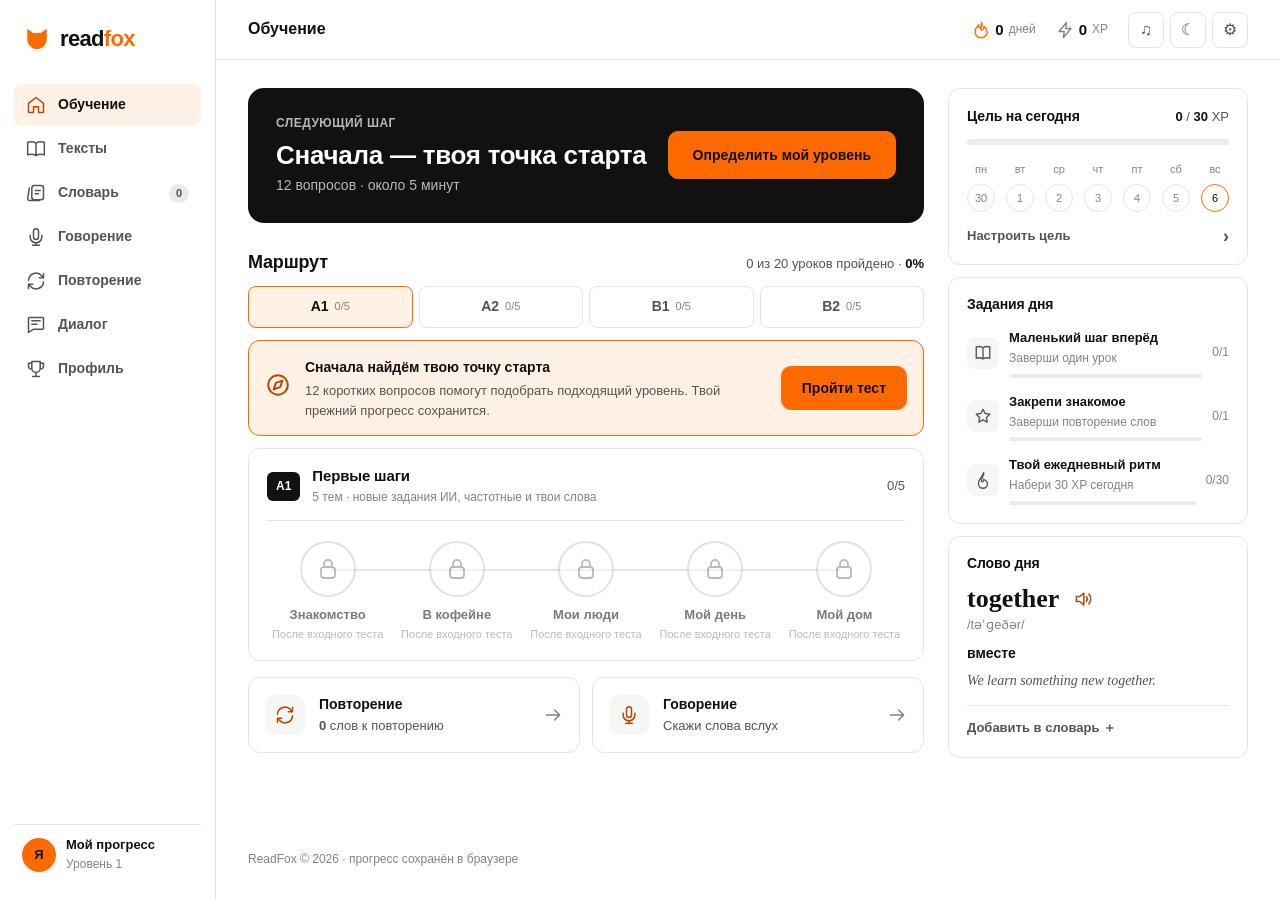
==== commit 187ba730: "Add year to footer Co-Authored-By: Claude Sonnet 5.5 <noreply@anthropic.com> Claude-Session: https:/" ====
--- a/index.html
+++ b/index.html
@@ -192,7 +192,7 @@
 
 </main>
 
-<footer>ReadFox <span id="storageIndicator"></span></footer>
+<footer>ReadFox © 2026 <span id="storageIndicator"></span></footer>
 </div>
 
 <dialog id="lessonDialog" aria-label="Учебный урок"><div id="lessonContent"></div></dialog>
